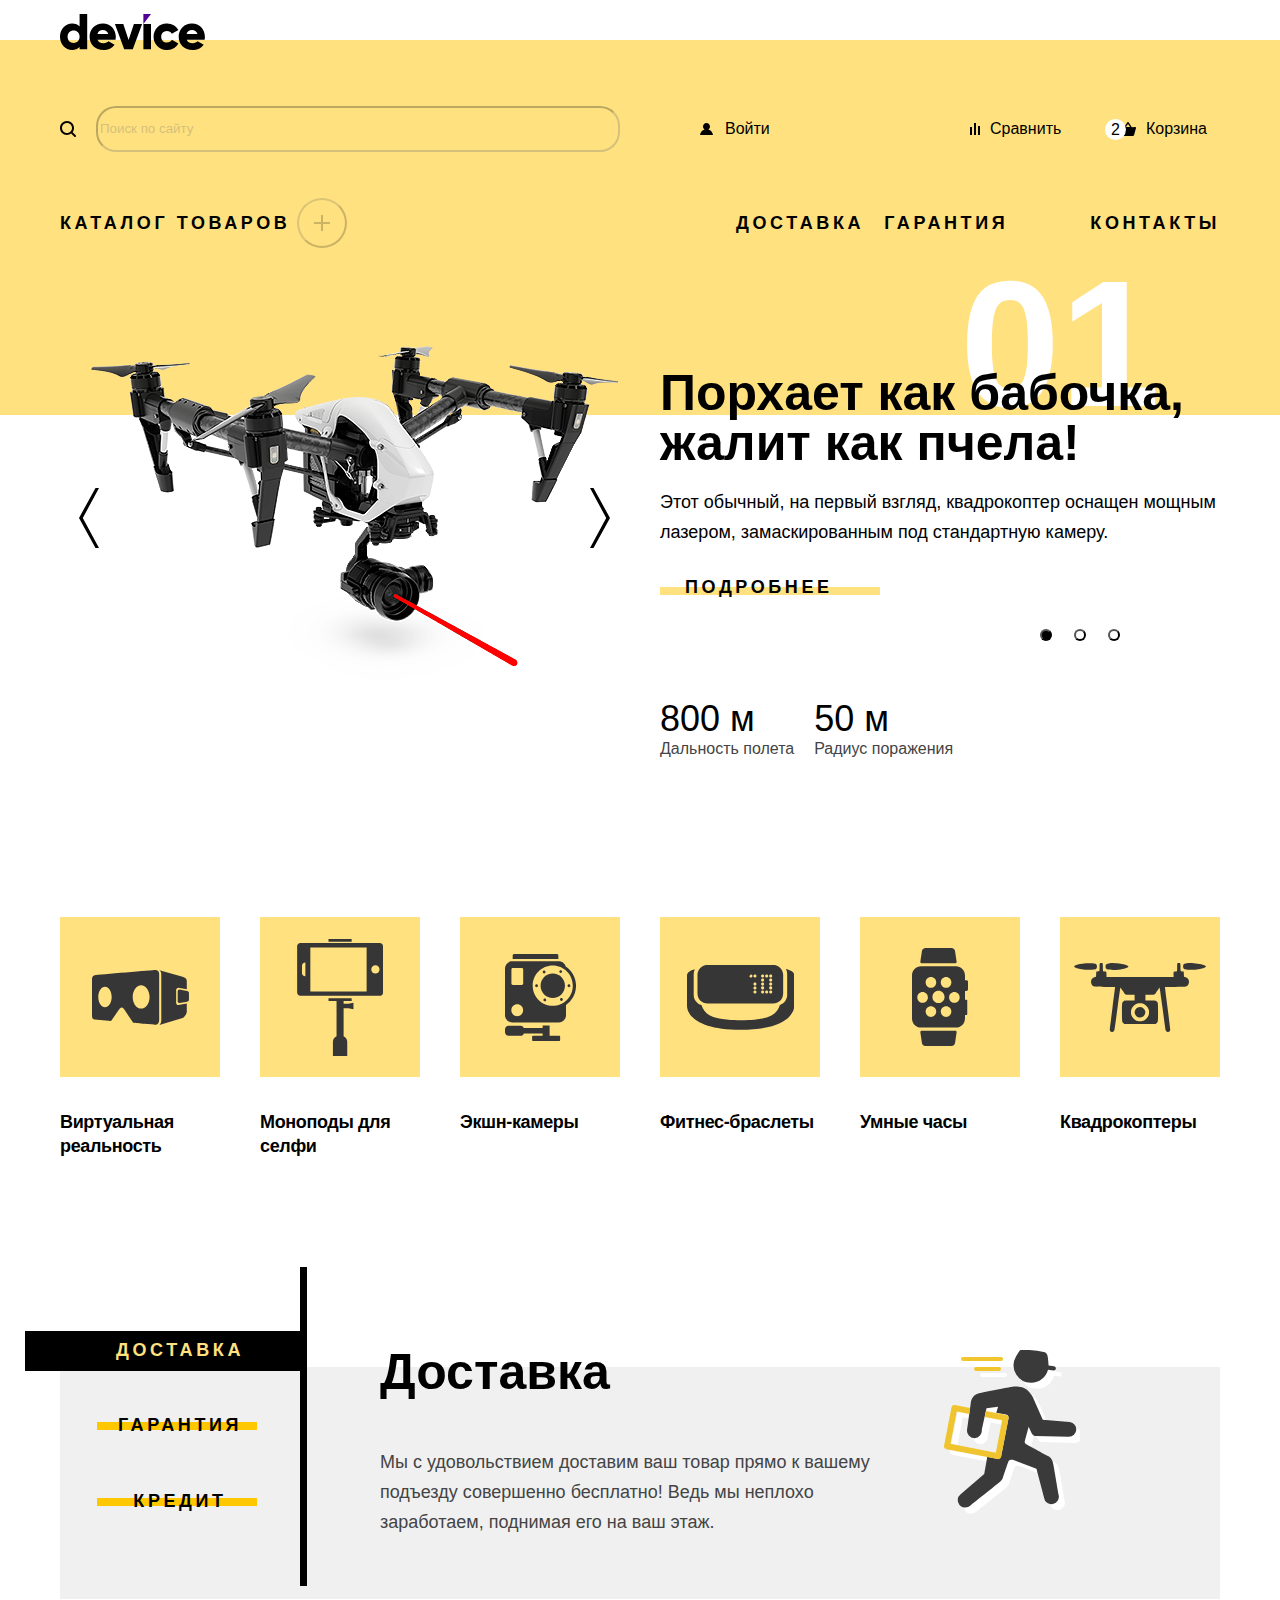
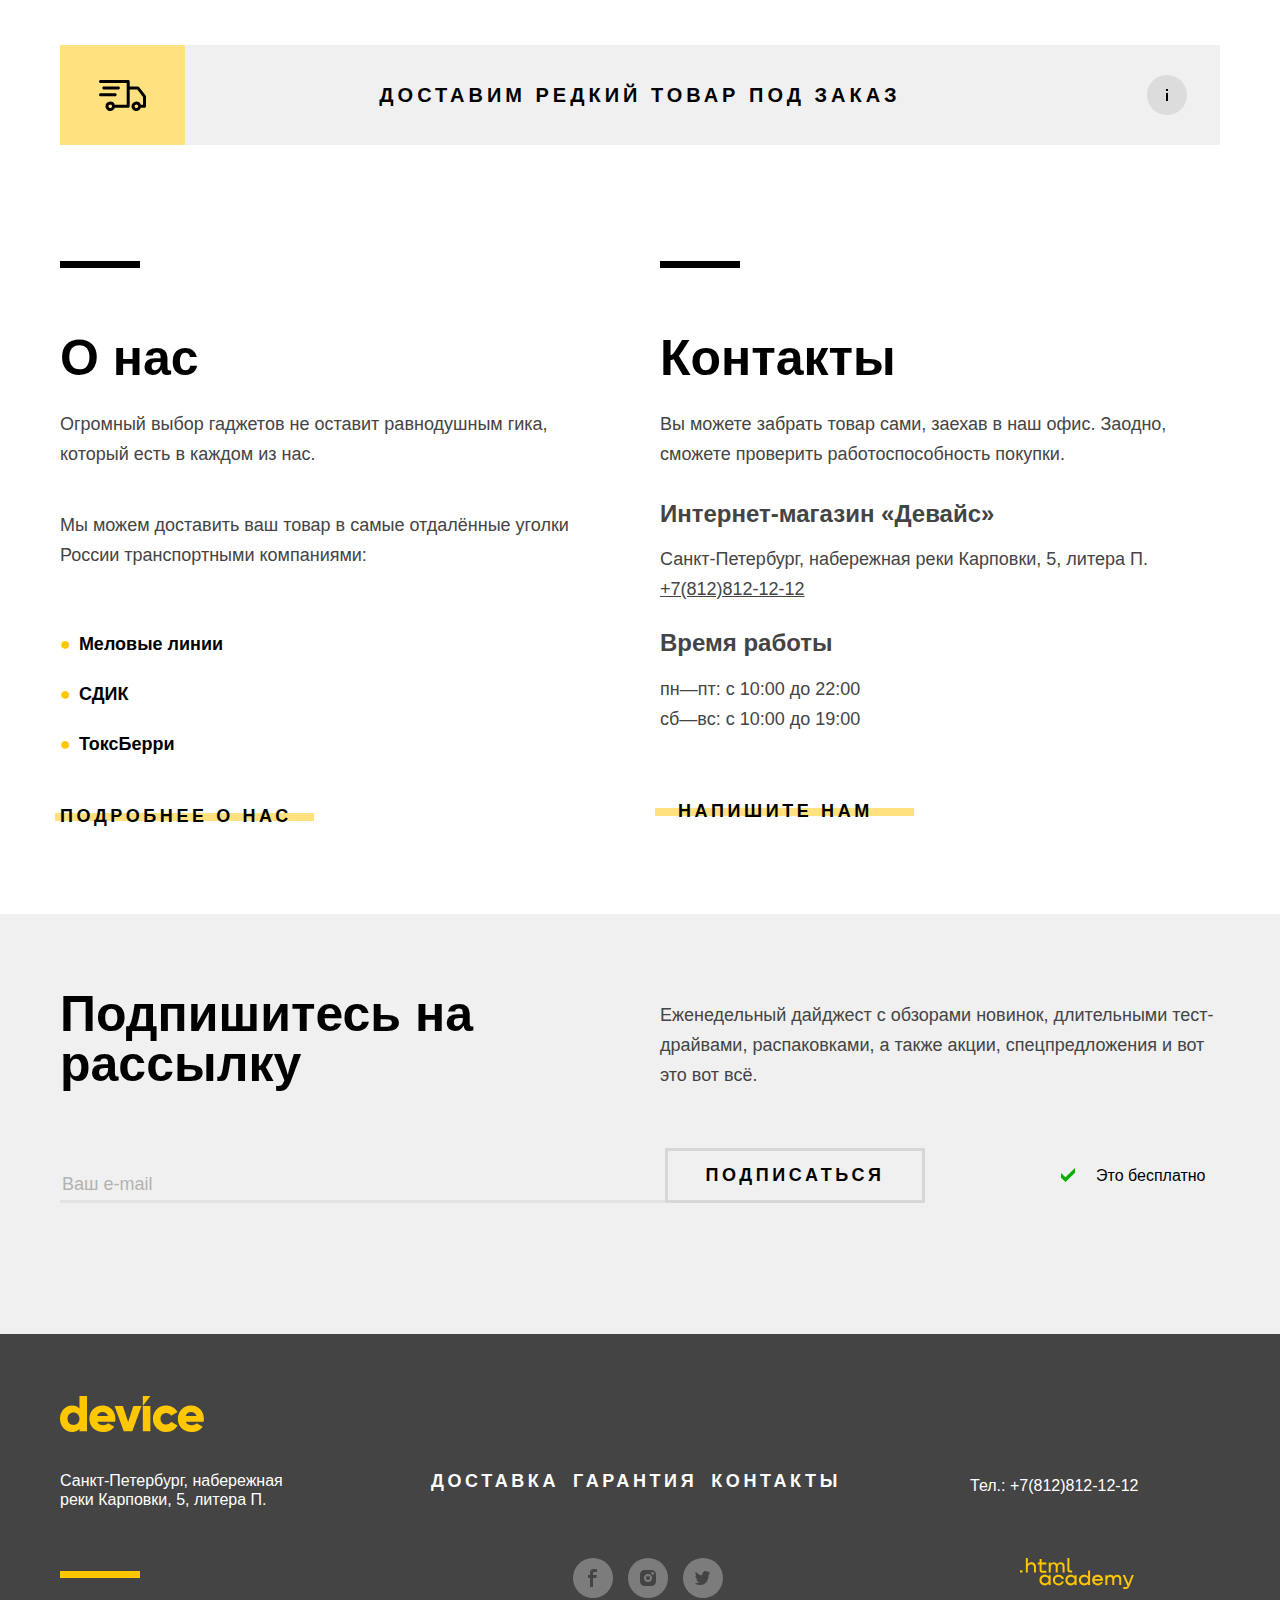
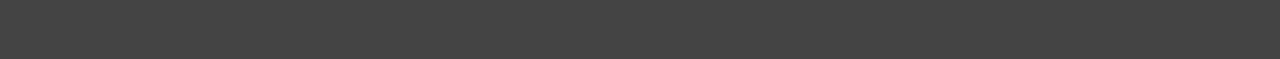
==== index.html @ e4c6283a "Декоративные элементы" ====
<!DOCTYPE html>
<html lang="ru">
    <head>
        <meta charset="utf-8">
        <title>device</title>
        <link rel="stylesheet" href="styles/styles.css">
    </head>
    <body>
        <div class="container">
            <header class="page-header">
                <a class="header-logo"><img src="img/vector/logotip.svg" width="145" height="36" alt="Логотип магазина Девайс"></a>
                <div class="page-heder-top" >
                    <form class="search-form" method="POST" action="https://echo.htmlacademy.ru/">
                        <label class="search-label">
                            <input class="search" type="text" name="search"  placeholder="Поиск по сайту">
                            <span class="visually-hidden">Поиск по сайту</span>
                        </label>
                        <button class="search-button" type="submit" href="#">Найти</button>
                    </form>
                    <ul class="custom-menu-list">
                        <li class="custom-menu-item">
                            <a class="custom-menu-link login-btn" href="#">Войти</a>
                        </li>
                        <li class="custom-menu-item">
                            <a class="custom-menu-link compare-btn" href="#">Сравнить</a>
                        </li>
                        <li class="custom-menu-item">
                            <a class="custom-menu-link cart-btn" href="#"><span class="cart-count">2</span>Корзина</a>
                        </li>
                    </ul>
                </div>
                <nav class="navigation">
                    <ul class="navigation-list">
                        <li class="navigation-item">
                            <a class="navigation-link" href="#">Каталог товаров</a>
                            <button class="navigation-link-button" type="button"></button>
                        </li>
                        <li class="navigation-item">
                            <a class="navigation-link" href="#">Доставка</a>
                        </li>
                        <li class="navigation-item">
                            <a class="navigation-link" href="#">Гарантия</a>
                        </li>
                        <li class="navigation-item">
                            <a class="navigation-link contacts-btn" href="#">Контакты</a>
                        </li>
                    </ul>
                </nav>
            </header>
            <main class="main-container main-index">
                <div class="page-container">
                    <h1 class="visually-hidden">Магазин device</h1>
                    <section class="slider">
                        <h2 class="visually-hidden">особые предложения</h2>
                        <ol class="slider-list">
                            <li class="slider-item active">
                                <img class="slider-image" src="img/slider-1.png" width="560" height="560" alt="квадрокоптера">
                                <div class="slider-text-wrap">
                                    <h3 class="slider-title">Порхает как бабочка, жалит как пчела!</h3>
                                    <p class="slider-description">Этот обычный, на первый взгляд, квадрокоптер оснащен мощным лазером, замаскированным под стандартную камеру.</p>
                                    <a class="slider-info" href="#">Подробнее</a>
                                    <div class="slider-characteristics-wrap">
                                        <p class="slider-characteristics">800 м <span>Дальность полета</span> </p>
                                        <p class="slider-characteristics">50 м <span>Радиус поражения</span></p>
                                    </div>
                                </div>    
                            </li>
                            <li class="slider-item">
                                <img class="slider-image" src="img/slider-2.png" width="560" height="560" alt="Фитнес-браслета">
                                <div class="slider-title slider-description slider-info">
                                    <h3 class="slider-title">Худеем правильно!</h3>
                                    <p class="slider-description">Мотивирующие фитнес-браслеты помогут найти в себе силы не пропускать занятия и соблюдать диету.</p>
                                    <a class="slider-info" href="#">Подробнее</a>
                                    <p class="slider-characteristics">48 часов <span>Без подзарядки</span></p>
                                </div>
                            </li>
                            <li class="slider-item">
                                <img class="slider-image" src="img/slider-3.png" width="560" height="560" alt="селфи-палки">
                                <div class="slider-title slider-description slider-info">
                                    <h3 class="slider-title">Делай селфи, как Бен Стиллер! </h3>
                                    <p class="slider-description">Самая длинная палка для селфи доступна в нашем магазине. Восемь (Восемь, Карл!) метров длиной и весом всего 5 кг.</p>
                                    <a class="slider-info" href="#">Подробнее</a>
                                    <p class="slider-characteristics">8,5 м <span>Длина палки</span> </p>
                                    <p class="slider-characteristics">5 кг <span>Вес палки</span></p>
                                    <p class="slider-characteristics">Карбон <span>Материал</span></p>
                                </div>
                            </li>
                        </ol>
                        <button class="image-prev"></button>
                        <button class="image-next"></button>
                        <ol class="slider-navigetion">
                            <li class="slider-image-item">
                                <button class="slider-image-button slider-image-button-current" type="button">
                                    <span class="visually-hidden">1 девайс</span>
                                </button>
                            </li>
                            <li class="slider-image-item">
                                <button class="slider-image-button" type="button">
                                    <span class="visually-hidden">2 девайс</span>
                                </button>
                            </li>
                            <li class="slider-image-item">
                                <button class="slider-image-button" type="button">
                                    <span class="visually-hidden">3 девайс</span>
                                </button>
                            </li>
                        </ol>
                    </section>
                    <section class="categories">
                        <h2 class="visually-hidden">Категории</h2>
                            <ul class="categories-list">
                                <li class="categories-items">
                                    <a class="categories-link virtual" href="#" >Виртуальная реальность</a>
                                </li>
                                <li class="categories-items">
                                    <a class="categories-link monopod" href="#">Моноподы для селфи</a>
                                </li>
                                <li class="categories-items">
                                    <a class="categories-link action-camera" href="#">Экшн-камеры</a>
                                </li>
                                <li class="categories-items">
                                    <a class="categories-link fitness" href="#">Фитнес-браслеты</a>
                                </li>
                                <li class="categories-items">
                                    <a class="categories-link smart-watch" href="#">Умные часы</a>
                                </li>
                                <li class="categories-items">
                                    <a class="categories-link quadcopter" href="#">Квадрокоптеры</a>
                                </li>
                            </ul>
                    </section>
                    <section class="advantages">
                        <h2 class="visually-hidden">Преимущества</h2>
                            <ul class="advantages-list advantages-btn">
                                <li class="advantages-items">
                                    <button class="advantages-link active" type="button">Доставка</button>
                                </li>
                                <li class="advantages-items">
                                    <button class="advantages-link" type="button">Гарантия</button>
                                </li>
                                <li class="advantages-items">
                                    <button class="advantages-link" type="button">Кредит</button>
                                </li>
                            </ul>
                            <div class="advantages-content active delivery">
                                <h3 class="advantages-title">Доставка</h3>
                                <p class="advantages-text">Мы с удовольствием доставим ваш товар прямо к вашему подъезду совершенно бесплатно! Ведь мы неплохо заработаем, поднимая его на ваш этаж.</p>
                            </div>
                            <div class="advantages-content guarantee">
                                <h3 class="advantages-title">Гарантия</h3>
                                <p class="advantages-text">Если из-за возгорания купленного у нас товара у вас сгорит дом — не переживайте, мы выдадим вам новый. Товар, не дом, конечно же.</p>
                            </div>
                            <div class="advantages-content credit">    
                                <h3 class="advantages-title">Кредит</h3>
                                <p class="advantages-text">Залезть в долговую яму стало проще! Кредитные консультанты подберут для вас наиболее выгодные условия кредита. Выгодные для банка, разумеется.</p>
                            </div>
                    </section>
                    <a class="thin" href="#">
                        <p class="thin-text">Доставим редкий товар под заказ</p>
                    </a>
                    <div class="info-block">
                        <section class="about">
                            <h2 class="about-title">О нас</h2>
                                <p class="about-text">Огромный выбор гаджетов не оставит равнодушным гика, который есть в каждом из нас.</p>
                                <p class="about-text">Мы можем доставить ваш товар в самые отдалённые уголки России транспортными компаниями:</p>
                                    <ul class="companies">
                                        <li class="companies-name">Меловые линии</li>
                                        <li class="companies-name">СДИК</li>
                                        <li class="companies-name">ТоксБерри</li>
                                    </ul>
                                    <a class="about-more" href="#">Подробнее о нас</a>
                        </section>
                        <section class="contacts">
                            <h2 class="contacts-title">Контакты</h2>
                                <p class="contacts-text">Вы можете забрать товар сами, заехав в наш офис. Заодно, сможете проверить работоспособность покупки.</p>
                            <h3 class="contacts-address-title">Интернет-магазин «Девайс»</h3>
                            <address class="contacts-address">Санкт-Петербург, набережная реки Карповки, 5, литера П.</address>
                            <a class="contacts-phone" href="tel:78128121212">+7(812)812-12-12</a>
                            <h3 class="contacts-subtitle">Время работы</h3>
                                <ul class="contacts-schedule">
                                    <li class="contacts-scheduke-item">пн—пт: с 10:00 до 22:00</li>
                                    <li class="contacts-scheduke-item">сб—вс: с 10:00 до 19:00</li>
                                </ul>
                                <a class="contacts-link" href="#">Напишите нам</a>        
                        </section>
                    </div>
                </div>
                <section class="newsletter">
                    <div class="page-container newsletter-container">
                        <h2 class="newsletter-title">Подпишитесь на рассылку</h2>
                            <p class="newsletter-text">Еженедельный дайджест с обзорами новинок,
                                длительными тест-драйвами, распаковками, а также акции, спецпредложения и вот это вот всё.</p>
                                <div class="newsletter-form-wrap">
                                    <form class="newsletter-form" action="#" method="POST">
                                        <label class="newsletter-email">
                                            <span class="visually-hidden">Ваш e-mail</span>
                                            <input class="field-newsletter" placeholder="Ваш e-mail" type="mail" name="newsletter-email" id="newsletter-email" required>
                                        </label>
                                        <button class="button newsletter-button" type="submit">
                                            Подписаться
                                        </button>
                                    </form>
                                    <p class="newsletter-free free-btn">Это бесплатно</p>
                                </div>
                    </div>
                </section>
            </main>
            <footer class="page-footer">
                <div class="page-container page-footer-container">
                    <a><img class="footer-contacts-logo" src="img/vector/logotip-2.svg" width="144,9" height="36" alt="Логотип магазина Девайс"></a>
                    <address class="footer-contacts-address">Санкт-Петербург, набережная реки Карповки, 5, литера П.</address>
                    <ul class="footer-navigation-list">
                        <li class="footer-navigation-items">
                            <a class="footer-navigation-link" href="#">Доставка</a>
                        </li>
                        <li class="footer-navigation-items">
                            <a class="footer-navigation-link" href="#">Гарантия</a>
                        </li>
                        <li class="footer-navigation-items">
                            <a class="footer-navigation-link" href="#">Контакты</a>
                        </li>    
                    </ul>
                    <ul class="footer-social-list">
                        <li class="footer-social-item">
                            <a class="footer-social-link" href="https://www.facebook.com/htmlacademy"><svg width="9" height="18" viewBox="0 0 9 18" fill="none" xmlns="http://www.w3.org/2000/svg">
                                <path d="M6.5 3H9V0H5.6C2.8 0 2 1.7 2 4.2V6H0V9H2V18H5V9H8.3L8.9 6H5V4.5C5 3.7 5.3 3 6.5 3Z" fill="#444444"/>
                                </svg>
                            <span class="visually-hidden">Фейсбук</span>
                            </a>
                        </li>
                        <li class="footer-social-item">
                            <a class="footer-social-link" href="https://www.instagram.com/htmlacademy"><svg width="16" height="16" viewBox="0 0 16 16" fill="none" xmlns="http://www.w3.org/2000/svg">
                                <path d="M8 10C9.10457 10 10 9.10457 10 8C10 6.89543 9.10457 6 8 6C6.89543 6 6 6.89543 6 8C6 9.10457 6.89543 10 8 10Z" fill="#444444"/>
                                <path d="M14.7 1.3C13.8 0.4 12.7 0 11.3 0H4.7C1.9 0 0 1.9 0 4.7V11.3C0 12.7 0.4 13.9 1.4 14.7C2.3 15.6 3.4 16 4.7 16H11.3C12.7 16 13.9 15.6 14.7 14.7C15.5 13.8 16 12.7 16 11.3V4.7C16 3.3 15.6 2.1 14.7 1.3ZM8 12.1C5.8 12.1 3.9 10.3 3.9 8C3.9 5.7 5.8 3.9 8 3.9C10.2 3.9 12.1 5.7 12.1 8C12.1 10.3 10.2 12.1 8 12.1ZM12.6 4.7C11.9 4.7 11.3 4.2 11.3 3.4C11.3 2.6 11.8 2.1 12.6 2.1C13.3 2.1 13.9 2.7 13.9 3.4C13.9 4.1 13.3 4.7 12.6 4.7Z" fill="#444444"/>
                                </svg>
                                <span class="visually-hidden">Инстаграм</span>
                            </a>
                        </li>
                        <li class="footer-social-item">
                            <a class="footer-social-link" href="https://twitter.com/htmlacademy_ru"><svg width="15" height="14" viewBox="0 0 15 14" fill="none" xmlns="http://www.w3.org/2000/svg">
                                <path d="M9.7 0.099998C11.2 -0.400002 12.3 0.399998 12.9 1.2C13.4 0.999998 14 0.799998 14.6 0.599998C14.6 1.4 14.1 2 13.8 2.2C14.5 2.4 15 1.8 15 1.8C14.9 2.7 14.1 3.5 13.6 3.7C13.4 10 10.8 14.1 4.7 14C4.2 14 4.8 14 4.3 14C4 14 0.6 13.6 0 12.2C2 12.4 3.4 11.8 4.1 11.1C3.3 10.8 1.7 10.7 1.5 8.3C1.8 8.5 2 8.6 2.6 8.5C1.5 7.7 0.3 7 0.4 5C0.7 5.3 1.3 5.5 1.6 5.4C1 5.2 -0.2 2.3 0.8 0.799998C2.4 2.5 4.1 4.2 7.1 4.3C7.3 2.2 8.1 0.799998 9.7 0.099998Z" fill="#444444"/>
                                </svg>
                                <span class="visually-hidden">Твитер</span>
                            </a>
                        </li>
                    </ul>
                    <p class="footer-contacts-phone"><a class="footer-contacts-phone" href="tel:78128121212">Тел.: +7(812)812-12-12</a></p>
                    <p class="htmlacademy-link"><a href="https://htmlacademy.ru/"><img class="htmlacademy-logo" src="img/vector/htmlacademy.svg" width="114,9" height="32,9" alt="Логотип html academy"></a></p>
                </div>
            </footer>
        </div>
    </body>
</html>
---- styles/styles.css ----
@font-face {
    font-family: "rubik";
    font-style: normal;
    font-weight: 400;
    src: url("fonts/rubik-regular.woff2") format("woff2");
    font-display: swap;
}
@font-face {
    font-family: "raleway";
    font-style: normal;
    font-weight: 800;
    src: url("fonts/raleway-bold.woff2") format("woff2");
    font-display: swap;
}
@font-face {
    font-family: "rubik";
    font-style: normal;
    font-weight: 700;
    src: url("fonts/rubik-bold.woff2") format("woff2");
    font-display: swap;
}
@font-face {
    font-family: "rubik";
    font-style: normal;
    font-weight: 800;
    src: url("fonts/rubik-bold.woff2") format("woff2");
    font-display: swap;
}
html {
    height: 100%;
}
.container {
    width: auto;
    margin: 0 auto;
}
body {
    margin: 0;
    display: flex;
    flex-direction: column;
    min-height: 100%;
    font-family: "rubik", sans-serif;
    font-size: 16px;
    line-height: 19px;
    color: #000000;
    background-color: #ffffff;
}
.visually-hidden {
    position: absolute;
    width: 1px;
    height: 1px;
    margin: -1px;
    padding: 0;
    border: 0;
    clip: rect(0 0 0 0);
    overflow: hidden;
  }
.page-header {
    color: #000000;
    background-color: #FFE17F; 
    width: 1160px;
    margin: 40px auto 0;
    padding: 49px 60px 167px;  
}
.header-catalog {
    padding: 49px 60px 53px;
}
.header-logo {
    display: block;
    margin-top: -75px;
}
.search {
    font-family: "rubik", sans-serif;
    font-weight: 400;
    text-align: left;
    color: #000000;
    background-color: #FFE17F;
    opacity: 0.3;
}
.search-form {
    position: relative;
    display: flex;
    align-items: center;
}
.search-form::before{
    content: "";
    background-image: url("data:image/svg+xml,%3Csvg width='16' height='16' viewBox='0 0 16 16' fill='none' xmlns='http://www.w3.org/2000/svg'><path d='M15.7 14.3L12.6 11.2C13.5 10 14 8.6 14 7C14 3.1 10.9 0 7 0C3.1 0 0 3.1 0 7C0 10.9 3.1 14 7 14C8.6 14 10 13.5 11.2 12.6L14.3 15.7C14.5 15.9 14.7 16 15 16C15.6 16 16 15.6 16 15C16 14.8 15.9 14.5 15.7 14.3ZM2 7C2 4.2 4.2 2 7 2C9.8 2 12 4.2 12 7C12 9.8 9.8 12 7 12C4.2 12 2 9.8 2 7Z' fill='black'/%3E%3C/svg%3E%0A");
    width: 16px;
    height: 16px;
    margin-right: 20px;
    display: block;
}
input.search {
    min-width: 480px;
    background-color: #FFE17F;
    width: 516px;
    height: 40px;
    border-bottom-left-radius: 20px;
    border-top-left-radius: 20px;
    border-top-right-radius: 20px;
    border-bottom-right-radius: 20px;
}
input:focus+.search-button {
    opacity: 0;
}
.search-button {
    opacity: 0;
    position: absolute;
    right: 0;
    width: 160px;
    height: 40px;
    background-color: #FFE17F;
    border-top-right-radius: 20px;
    border-bottom-right-radius: 20px;
}
.page-heder-top {
    display: flex;
    justify-content: space-between;
    padding-top: 49px;  
}
.custom-menu-list {
    display: flex;
    flex-wrap: wrap;
    justify-content: space-between;
    margin-left: auto;
    padding: 0;
    list-style-type: none;
}
.custom-menu-link {
    display: block;
    margin-left: 50px;
    font-family:"rubik", sans-serif;
    font-weight: 400;
    text-align: center;
    color: #000000;
    background-color: #FFE17F;
    text-decoration: none;
}
.login-btn {
    display: flex;
    align-items: center;
    min-width: 220px;
}
.login-btn:before {
    content: "";
    width: 13px;
    height: 12px;
    background-image: url("data:image/svg+xml,%3Csvg width='13' height='12' viewBox='0 0 13 12' fill='none' xmlns='http://www.w3.org/2000/svg'><path d='M0 12H13C12.8 9.4 10.9 7.2 8.3 6.5C9.3 5.9 10 4.8 10 3.5C10 1.6 8.4 0 6.5 0C4.6 0 3 1.6 3 3.5C3 4.8 3.7 5.9 4.7 6.5C2.1 7.2 0.2 9.4 0 12Z' fill='black'/%3E%3C/svg%3E%0A");
    background-repeat: no-repeat;
    background-position: center;
    margin-right: 12px;
    display: block;
}
.compare-btn {
    display: flex;
    align-items: center;
    min-width: 100px;
}
.compare-btn:before {
    content: "";
    width: 10px;
    height: 12px;
    background-image: url("data:image/svg+xml,%3Csvg width='10' height='12' viewBox='0 0 10 12' fill='none' xmlns='http://www.w3.org/2000/svg'><path d='M6 0H4V12H6V0Z' fill='black'/%3E%3Cpath d='M2 4H0V12H2V4Z' fill='black'/%3E%3Cpath d='M10 3H8V12H10V3Z' fill='black'/%3E%3C/svg%3E%0A");
    background-repeat: no-repeat;
    background-position: center;
    display: block;
    margin-right: 10px;
}
.cart-btn {
    display: flex;
    align-items: center;
    min-width: 100px;
    position: relative;
}
.cart-btn:before {
    content: "";
    width: 16px;
    height: 14px;
    background-image: url("data:image/svg+xml,%3Csvg width='16' height='14' viewBox='0 0 16 14' fill='none' xmlns='http://www.w3.org/2000/svg'><path d='M15.3 5L11.8 5.2L8.6 0.3C8.5 0.1 8.2 0 8 0C7.8 0 7.5 0.1 7.4 0.3L4.2 5.2H0.7C0.3 5.2 0 5.5 0 5.9C0 6 0 6 0 6.1L1.9 12.9C2.1 13.6 2.6 14 3.3 14H12.7C13.4 14 13.9 13.6 14.1 12.9L16 6C16 5.9 16 5.9 16 5.8C16 5.4 15.7 5 15.3 5ZM8 1.9L10.2 5.1H5.9L8 1.9Z' fill='black'/%3E%3C/svg%3E%0A");
    background-position: center;
    background-repeat: no-repeat;
    display: block;
    margin-right: 10px;
}
.cart-count {
    width: 21px;
    height: 21px;
    border-radius: 50%;
    background-color: #ffffff;
    display: flex;
    align-items: center;
    justify-content: center;
    position: absolute;
    top: 0;
    left: -15px;
}
.navigation-list {
    display: flex;
    justify-content: flex-end;
    padding: 44px 0 0;
    list-style-type: none;
    margin: 0;
}
.navigation-item {
    display: flex;
    align-items: center;
    margin-right: 20px; 
}
.navigation-item:last-of-type {
    margin-right: 0;
}
.navigation-item:nth-of-type(2) {
    margin-left: auto;
}
.navigation-link {
    justify-self: end;
    font-family: "raleway", sans-serif;
    font-size: 18px;
    line-height: 21px;
    font-weight: 800;
    text-align: center;
    color: #000000;
    background-color: #FFE17F;
    text-decoration: none;
    text-transform: uppercase;
    letter-spacing: 0.2em;
}
.navigation-link-button {
    width: 50px; 
    height: 50px;
    background-image: url("data:image/svg+xml,%3Csvg width='16' height='16' viewBox='0 0 16 16' fill='none' xmlns='http://www.w3.org/2000/svg'><path d='M16 7H9V0H7V7H0V9H7V16H9V9H16V7Z' fill='black'/%3E%3C/svg%3E%0A");;
    background-repeat: no-repeat;
    background-position: center;
    background-color: #FFE17F;
    border-radius: 50%;
    margin-left: 7px;
    opacity: 20%;
}
.contacts-btn {
    margin-left: 62px;
}
.main-container {
    flex-grow: 1;
}
.page-container {
    width: 1160px;
    margin: 0 auto;
}
.slider-list {
    margin: 0;
    padding: 0;
    list-style: none;
    counter-reset: listCounter;
}
.slider {
    margin-top: -167px;
    position: relative;
    z-index: 1;
    margin-bottom: 109px;
}
.slider-item {
    display: none;
    position: relative;
}
.slider-item.active {
    display: flex;
    justify-content: space-between;
    align-items: flex-start; 
}
.slider-item::before {
    counter-increment: listCounter;
    content: '0' counter(listCounter);
    font-family: "rubik", sans-serif ;
    font-style: normal;
    font-weight: 800;
    font-size: 180px;
    line-height: 30px;
    color: #ffffff;
    position: absolute;
    left: 900px;
    top: 81px;
    z-index: -1;
}
.slider-image {
    width: 560px;
    height: 560px;
}
.slider-title {
    font-family: "raleway", sans-serif;
    font-size: 50px;
    line-height: 50px;
    font-weight: 800;
    margin-bottom: 19px;
}
.slider-description {
    font-family: "rubik", sans-serif;
    font-size: 18px;
    line-height: 30px;
    font-weight: 400;
    margin-bottom: 30px;
}
.slider-info {
    font-family: "raleway", sans-serif;
    font-size: 18px;
    line-height: 21px;
    font-weight: 800;
    text-align: center;
    letter-spacing: 0.2em;
    text-transform: uppercase;
    text-decoration: none;
    color: #000000;
    position: relative;
    min-width: 220px;
    margin-left: 25px;
}
.slider-info::before {
    content: "";
    width: 220px;
    height: 8px;
    background-color: #FFE17F;
    position: absolute;
    z-index: -1;
    top: 10px;
    left: -25px;
}
.slider-text-wrap {
    width: 560px;
    margin-left: 40px;
    margin-top: 70px;
}
.slider-characteristics {
    font-family: "rubik", sans-serif;
    font-size: 36px;
    line-height: 30px;
    font-weight: 400;
}
.slider-characteristics-wrap {
    display: flex;
    margin-top: 70px;
}
.slider-characteristics span {
    font-family: "rubik", sans-serif;
    font-size: 16px;
    line-height: 30px;
    color: #444444;
    display: block;
    margin-right: 20px;
}
.slider-navigetion {
    display: flex;
    list-style: none;
}
.image-prev {
    content: "";
    width: 20px;
    height: 60px;
    background-image: url("data:image/svg+xml,%3Csvg width='20' height='60' viewBox='0 0 20 60' fill='none' xmlns='http://www.w3.org/2000/svg'><path d='M20 60H16.5L0 30L16.5 0H20L3.8 30L20 60Z' fill='black'/%3E%3C/svg%3E%0A");
    background-color: transparent;
    background-position: center;
    background-repeat: no-repeat;
    display: block;
    border: none;
    position: absolute;
    cursor: pointer;
    top: 240px;
    left: 19px;
}
.image-next {
    content: "";
    width: 20px;
    height: 60px;
    background-image: url("data:image/svg+xml,%3Csvg width='20' height='60' viewBox='0 0 20 60' fill='none' xmlns='http://www.w3.org/2000/svg'><path d='M0 60H3.5L20 30L3.5 0H0L16.2 30L0 60Z' fill='black'/%3E%3C/svg%3E%0A");
    background-color: transparent;
    background-position: center;
    background-repeat: no-repeat;
    display: block;
    border: none;
    position: absolute;
    cursor: pointer;
    top: 240px;
    right: 610px;
}
.image-prev:hover, .image-next:hover {
    opacity: 50%;
}
.image-prev:focus, .image-next:focus {
    outline: 2px solid #AF4FFF;
    outline-offset: 10px;
}
.slider-navigetion {
    position: absolute;
    top: 360px;
    right: 100px;
    z-index: 3;
}
.slider-image-button {
    width: 12px;
    height: 12px;
    background-color: transparent;
    border-radius: 50%;
    padding: 0;
    margin-left: 22px;
    cursor: pointer;
}
.slider-image-button:hover {
    opacity: 50%;
}
.slider-image-button:focus {
    border-color: #AF4FFF;
}
.slider-image-button-current {
    background-color: #000;
}
.categories-link {
    font-family: "raleway", sans-serif;
    font-size: 18px;
    line-height: 24px;
    font-weight: 800;
    text-decoration: none;
    color: #000000;
    letter-spacing: -0.02em;
}
.categories-list {
    display: grid;
    grid-template-columns: repeat(6, 1fr);
    grid-gap: 40px;
    list-style-type: none;
    padding: 0;
    margin-bottom: 139px;
}
.virtual:before {
    content: "";
    width: 160px;
    height: 160px;
    background-image: url("data:image/svg+xml,%3Csvg width='97' height='55' viewBox='0 0 97 55' fill='none' xmlns='http://www.w3.org/2000/svg'><path d='M84.1314 32.639V20.003C84.1314 18.694 85.1764 17.633 86.4664 17.633L94.7924 19.214V11.02C94.7924 8.66497 93.0844 7.58897 90.5904 6.75497L67.4034 0.174968C69.0194 1.56597 69.2924 2.21497 69.2924 4.57097V49.78C69.2924 52.136 68.8424 53.846 67.3254 54.99L90.5904 47.925C92.9914 47.092 94.7924 43.709 94.7924 41.353V33.44L86.4664 35.007C85.1764 35.009 84.1314 33.947 84.1314 32.639Z' fill='%23363636'/%3E%3Cpath d='M95.1294 20.979L87.5314 19.535C86.5234 19.535 85.7074 20.364 85.7074 21.386V31.254C85.7074 32.277 86.5234 33.106 87.5314 33.106L95.1294 31.675C96.2834 31.256 96.9534 30.846 96.9534 29.823V22.83C96.9534 21.808 96.1874 21.323 95.1294 20.979Z' fill='%23363636'/%3E%3Cpath d='M67.1704 4.48297C67.1704 -0.597033 62.9384 0.0239677 62.9384 0.0239677C62.9384 0.0239677 5.83241 4.73797 2.83841 5.14497C-0.155585 5.55197 0.00141458 9.53197 0.00141458 9.53197C0.00141458 9.53197 0.000414578 42.069 0.000414578 45.812C0.000414578 49.555 2.59941 49.565 2.59941 49.565L19.0764 50.968L27.2124 39.3C27.2124 39.3 28.3214 37.472 29.7174 37.472C31.1144 37.472 32.1494 39.333 32.1494 39.333L41.2104 52.854C41.2104 52.854 60.1054 54.763 63.7314 54.763C67.3574 54.762 67.1704 49.739 67.1704 49.739C67.1704 49.739 67.1704 9.56297 67.1704 4.48297ZM12.9824 37.192C9.28442 37.192 6.28641 32.591 6.28641 26.917C6.28641 21.243 9.28442 16.642 12.9824 16.642C16.6804 16.642 19.6784 21.243 19.6784 26.917C19.6784 32.591 16.6804 37.192 12.9824 37.192ZM49.1404 38.618C44.4784 38.618 40.6994 33.379 40.6994 26.917C40.6994 20.454 44.4794 15.215 49.1404 15.215C53.8024 15.215 57.5824 20.454 57.5824 26.917C57.5824 33.379 53.8024 38.618 49.1404 38.618Z' fill='%23363636'/%3E%3C/svg%3E%0A");
    background-repeat: no-repeat;
    background-position: center;
    background-color: #FFE17F;
    display: block;
    margin-bottom: 33px;
}
.monopod:before {
    content: "";
    width: 160px;
    height: 160px;
    background-image: url("data:image/svg+xml,%3Csvg width='86' height='117' viewBox='0 0 86 117' fill='none' xmlns='http://www.w3.org/2000/svg'><g clip-path='url(%23clip0_2867_209)'%3E%3Cpath d='M82.821 4.011H3.33C1.569 4.011 0.141998 5.438 0.141998 7.199V53.612C0.141998 55.375 1.569 56.801 3.33 56.801H82.822C84.584 56.801 86.011 55.374 86.011 53.612V7.199C86.011 5.438 84.583 4.011 82.821 4.011ZM8.392 37.236H8.166C6.404 37.236 4.977 35.807 4.977 34.047V26.764C4.977 25.003 6.404 23.576 8.166 23.576H8.392V37.236ZM69.623 52.408H13.341V8.402H69.623V52.408ZM78.4 34.552C76.111 34.552 74.254 32.697 74.254 30.405C74.254 28.113 76.11 26.258 78.4 26.258C80.691 26.258 82.548 28.113 82.548 30.405C82.548 32.697 80.691 34.552 78.4 34.552Z' fill='%23363636'/%3E%3Cpath d='M54.654 0H31.497V2.758H54.654V0Z' fill='%23363636'/%3E%3Cpath d='M46.608 64.861V61.888H54.654V59.13H31.498V61.888H39.543V97.134C37.404 98.072 35.908 100.206 35.908 102.693V117H50.243V102.693C50.243 100.207 48.748 98.072 46.607 97.136V69.146H51.403L56.454 70.359V63.648L51.403 64.861H46.608Z' fill='%23363636'/%3E%3C/g%3E%3Cdefs%3E%3CclipPath id='clip0_2867_209'%3E%3Crect width='86' height='117' fill='white'/%3E%3C/clipPath%3E%3C/defs%3E%3C/svg%3E%0A");
    background-repeat: no-repeat;
    background-position: center;
    background-color: #FFE17F;
    display: block;
    margin-bottom: 33px;
}
.action-camera:before {
    content: "";
    width: 160px;
    height: 160px;
    background-image: url("data:image/svg+xml,%3Csvg width='71' height='87' viewBox='0 0 71 87' fill='none' xmlns='http://www.w3.org/2000/svg'><g clip-path='url(%23clip0_2867_211)'%3E%3Cpath d='M53.349 1.49C53.349 0.754 52.771 0 52.038 0H9.053C8.32 0 7.672 0.754 7.672 1.49V5.012H53.348L53.349 1.49Z' fill='%23363636'/%3E%3Cpath d='M54.202 81.809H44.605V71.426H37.647V73.933H18.774C18.237 72.679 17.017 71.785 15.593 71.785H3.559C1.642 71.784 0 73.387 0 75.311V78.329C0 80.253 1.642 81.809 3.559 81.809H15.594C17.105 81.809 18.386 80.913 18.863 79.483H37.648V81.809H28.13C27.597 81.809 27.12 82.246 27.12 82.781V85.953C27.12 86.488 27.598 87.001 28.13 87.001H54.202C54.735 87.001 55.132 86.488 55.132 85.953V82.78C55.132 82.245 54.735 81.809 54.202 81.809Z' fill='%23363636'/%3E%3Cpath d='M60.666 12.39C59.805 9.453 57.099 7.34 53.895 7.34H7.148C3.25 7.34 0 10.449 0 14.361V61.261C0 65.173 3.25 68.382 7.148 68.382H53.895C57.793 68.382 61.021 65.173 61.021 61.261V50.915C67.087 46.711 71.022 39.704 71.022 31.751C71.021 23.672 66.89 16.57 60.666 12.39ZM12.238 62.151C8.979 62.151 6.337 59.501 6.337 56.23C6.337 52.96 8.979 50.308 12.238 50.308C15.497 50.308 18.14 52.96 18.14 56.23C18.14 59.501 15.497 62.151 12.238 62.151ZM18.199 29.546C18.199 30.332 17.564 30.968 16.781 30.968H7.841C7.058 30.968 6.423 30.331 6.423 29.546V15.386C6.423 14.6 7.058 13.963 7.841 13.963H16.78C17.563 13.963 18.198 14.6 18.198 15.386L18.199 29.546ZM47.762 51.858C36.686 51.858 27.705 42.848 27.705 31.735C27.705 20.622 36.685 11.611 47.762 11.611C58.839 11.611 67.82 20.621 67.82 31.735C67.82 42.849 58.839 51.858 47.762 51.858Z' fill='%23363636'/%3E%3Cpath d='M47.762 43.964C54.4932 43.964 59.95 38.4889 59.95 31.735C59.95 24.9811 54.4932 19.506 47.762 19.506C41.0308 19.506 35.574 24.9811 35.574 31.735C35.574 38.4889 41.0308 43.964 47.762 43.964Z' fill='%23363636'/%3E%3Cpath d='M31.562 33.171C32.3545 33.171 32.997 32.5285 32.997 31.736C32.997 30.9435 32.3545 30.301 31.562 30.301C30.7695 30.301 30.127 30.9435 30.127 31.736C30.127 32.5285 30.7695 33.171 31.562 33.171Z' fill='%23363636'/%3E%3Cpath d='M63.963 33.171C64.7555 33.171 65.398 32.5285 65.398 31.736C65.398 30.9435 64.7555 30.301 63.963 30.301C63.1705 30.301 62.528 30.9435 62.528 31.736C62.528 32.5285 63.1705 33.171 63.963 33.171Z' fill='%23363636'/%3E%3Cpath d='M39.109 19.429C39.9015 19.429 40.544 18.7865 40.544 17.994C40.544 17.2015 39.9015 16.559 39.109 16.559C38.3165 16.559 37.674 17.2015 37.674 17.994C37.674 18.7865 38.3165 19.429 39.109 19.429Z' fill='%23363636'/%3E%3Cpath d='M56.415 46.912C57.2048 46.912 57.845 46.2691 57.845 45.476C57.845 44.6829 57.2048 44.04 56.415 44.04C55.6252 44.04 54.985 44.6829 54.985 45.476C54.985 46.2691 55.6252 46.912 56.415 46.912Z' fill='%23363636'/%3E%3Cpath d='M55.697 19C56.4895 19 57.132 18.3575 57.132 17.565C57.132 16.7725 56.4895 16.13 55.697 16.13C54.9045 16.13 54.262 16.7725 54.262 17.565C54.262 18.3575 54.9045 19 55.697 19Z' fill='%23363636'/%3E%3Cpath d='M39.828 47.341C40.6205 47.341 41.263 46.6985 41.263 45.906C41.263 45.1135 40.6205 44.471 39.828 44.471C39.0355 44.471 38.393 45.1135 38.393 45.906C38.393 46.6985 39.0355 47.341 39.828 47.341Z' fill='%23363636'/%3E%3C/g%3E%3Cdefs%3E%3CclipPath id='clip0_2867_211'%3E%3Crect width='71' height='87' fill='white'/%3E%3C/clipPath%3E%3C/defs%3E%3C/svg%3E%0A");
    background-repeat: no-repeat;
    background-position: center;
    background-color: #FFE17F;
    display: block;
    margin-bottom: 33px;
}
.fitness::before {
    content: "";
    width: 160px;
    height: 160px;
    background-image: url("data:image/svg+xml,%3Csvg width='107' height='65' viewBox='0 0 107 65' fill='none' xmlns='http://www.w3.org/2000/svg'><g clip-path='url(%23clip0_2867_213)'%3E%3Cpath d='M98.967 4.07399C99.719 5.51499 100.176 7.15399 100.176 8.89198V29.994C100.176 34.61 97.084 38.521 92.93 39.894C91.605 43.881 89.152 47.748 84.879 50.326C76.203 55.557 53.755 55.163 53.681 55.163C53.603 55.163 31.168 55.558 22.492 50.326C18.276 47.781 15.784 43.979 14.45 40.047C10.032 38.838 6.694 34.796 6.694 29.994V8.89298C6.694 7.20498 7.121 5.61098 7.833 4.19999C4.17 5.10898 0 6.91798 0 10.434C0 16.677 0 36.121 0 40.417C0 50.668 11.839 64.85 53.657 64.85C95.477 64.85 107.314 50.668 107.314 40.417C107.314 36.121 107.314 16.677 107.314 10.434C107.313 6.74998 102.738 4.93999 98.967 4.07399Z' fill='%23363636'/%3E%3Cpath d='M20.561 38.459H86.084C91.648 38.459 96.158 33.946 96.158 28.382V9.93499C96.158 4.37199 91.648 -0.140015 86.084 -0.140015H20.561C14.997 -0.140015 10.486 4.37099 10.486 9.93499V28.382C10.486 33.946 14.997 38.459 20.561 38.459ZM83.695 9.46799C84.562 9.46799 85.264 10.171 85.264 11.038C85.264 11.904 84.562 12.607 83.695 12.607C82.828 12.607 82.127 11.904 82.127 11.038C82.127 10.17 82.828 9.46799 83.695 9.46799ZM83.695 13.507C84.562 13.507 85.264 14.21 85.264 15.075C85.264 15.942 84.562 16.644 83.695 16.644C82.828 16.644 82.127 15.942 82.127 15.075C82.127 14.21 82.828 13.507 83.695 13.507ZM83.695 17.546C84.562 17.546 85.264 18.248 85.264 19.115C85.264 19.981 84.562 20.684 83.695 20.684C82.828 20.684 82.127 19.981 82.127 19.115C82.127 18.248 82.828 17.546 83.695 17.546ZM83.695 21.373C84.562 21.373 85.264 22.077 85.264 22.942C85.264 23.809 84.562 24.51 83.695 24.51C82.828 24.51 82.127 23.809 82.127 22.942C82.127 22.076 82.828 21.373 83.695 21.373ZM83.695 25.412C84.562 25.412 85.264 26.114 85.264 26.981C85.264 27.846 84.562 28.549 83.695 28.549C82.828 28.549 82.127 27.845 82.127 26.981C82.127 26.114 82.828 25.412 83.695 25.412ZM79.656 9.46799C80.523 9.46799 81.224 10.171 81.224 11.038C81.224 11.904 80.523 12.607 79.656 12.607C78.791 12.607 78.088 11.904 78.088 11.038C78.088 10.17 78.791 9.46799 79.656 9.46799ZM79.656 25.412C80.523 25.412 81.224 26.114 81.224 26.981C81.224 27.846 80.523 28.549 79.656 28.549C78.791 28.549 78.088 27.845 78.088 26.981C78.088 26.114 78.791 25.412 79.656 25.412ZM75.619 9.46799C76.484 9.46799 77.187 10.171 77.187 11.038C77.187 11.904 76.484 12.607 75.619 12.607C74.752 12.607 74.05 11.904 74.05 11.038C74.05 10.17 74.752 9.46799 75.619 9.46799ZM75.619 13.507C76.484 13.507 77.187 14.21 77.187 15.075C77.187 15.942 76.484 16.644 75.619 16.644C74.752 16.644 74.05 15.942 74.05 15.075C74.05 14.21 74.752 13.507 75.619 13.507ZM75.619 17.546C76.484 17.546 77.187 18.248 77.187 19.115C77.187 19.981 76.484 20.684 75.619 20.684C74.752 20.684 74.05 19.981 74.05 19.115C74.05 18.248 74.752 17.546 75.619 17.546ZM75.619 21.373C76.484 21.373 77.187 22.077 77.187 22.942C77.187 23.809 76.484 24.51 75.619 24.51C74.752 24.51 74.05 23.809 74.05 22.942C74.05 22.076 74.752 21.373 75.619 21.373ZM75.619 25.412C76.484 25.412 77.187 26.114 77.187 26.981C77.187 27.846 76.484 28.549 75.619 28.549C74.752 28.549 74.05 27.845 74.05 26.981C74.05 26.114 74.752 25.412 75.619 25.412ZM67.965 9.46799C68.832 9.46799 69.533 10.171 69.533 11.038C69.533 11.904 68.832 12.607 67.965 12.607C67.098 12.607 66.397 11.904 66.397 11.038C66.396 10.17 67.1 9.46799 67.965 9.46799ZM67.965 17.546C68.832 17.546 69.533 18.248 69.533 19.115C69.533 19.981 68.832 20.684 67.965 20.684C67.098 20.684 66.397 19.981 66.397 19.115C66.396 18.248 67.1 17.546 67.965 17.546ZM67.965 21.427C68.832 21.427 69.533 22.128 69.533 22.995C69.533 23.86 68.832 24.564 67.965 24.564C67.098 24.564 66.397 23.86 66.397 22.995C66.396 22.128 67.1 21.427 67.965 21.427ZM67.965 25.412C68.832 25.412 69.533 26.114 69.533 26.981C69.533 27.846 68.832 28.549 67.965 28.549C67.098 28.549 66.397 27.845 66.397 26.981C66.396 26.114 67.1 25.412 67.965 25.412ZM63.926 9.46799C64.793 9.46799 65.496 10.171 65.496 11.038C65.496 11.904 64.793 12.607 63.926 12.607C63.061 12.607 62.357 11.904 62.357 11.03 8C62.356 10.17 63.061 9.46799 63.926 9.46799ZM63.926 17.546C64.793 17.546 65.496 18.248 65.496 19.115C65.496 19.981 64.793 20.684 63.926 20.684C63.061 20.684 62.357 19.981 62.357 19.115C62.356 18.248 63.061 17.546 63.926 17.546ZM63.926 25.412C64.793 25.412 65.496 26.114 65.496 26.981C65.496 27.846 64.793 28.549 63.926 28.549C63.061 28.549 62.357 27.845 62.357 26.981C62.356 26.114 63.061 25.412 63.926 25.412ZM59.888 9.46799C60.753 9.46799 61.457 10.171 61.457 11.038C61.457 11.904 60.753 12.607 59.888 12.607C59.021 12.607 58.32 11.904 58.32 11.038C58.319 10.17 59.021 9.46799 59.888 9.46799ZM59.888 13.507C60.753 13.507 61.457 14.21 61.457 15.075C61.457 15.942 60.753 16.644 59.888 16.644C59.021 16.644 58.32 15.942 58.32 15.075C58.319 14.21 59.021 13.507 59.888 13.507ZM59.888 17.546C60.753 17.546 61.457 18.248 61.457 19.115C61.457 19.981 60.753 20.684 59.888 20.684C59.021 20.684 58.32 19.981 58.32 19.115C58.319 18.248 59.021 17.546 59.888 17.546ZM59.888 25.412C60.753 25.412 61.457 26.114 61.457 26.981C61.457 27.846 60.753 28.549 59.888 28.549C59.021 28.549 58.32 27.845 58.32 26.981C58.319 26.114 59.021 25.412 59.888 25.412ZM51.598 9.46799C52.465 9.46799 53.167 10.171 53.167 11.038C53.167 11.904 52.465 12.607 51.598 12.607C50.731 12.607 50.03 11.904 50.03 11.038C50.029 10.17 50.731 9.46799 51.598 9.46799ZM51.598 13.507C52.465 13.507 53.167 14.21 53.167 15.075C53.167 15.942 52.465 16.644 51.598 16.644C50.731 16.644 50.03 15.942 50.03 15.075C50.029 14.21 50.731 13.507 51.598 13.507ZM51.598 17.546C52.465 17.546 53.167 18.248 53.167 19.115C53.167 19.981 52.465 20.684 51.598 20.684C50.731 20.684 50.03 19.981 50.03 19.115C50.029 18.248 50.731 17.546 51.598 17.546ZM51.598 21.427C52.465 21.427 53.167 22.128 53.167 22.995C53.167 23.86 52.465 24.564 51.598 24.564C50.731 24.564 50.03 23.86 50.03 22.995C50.029 22.128 50.731 21.427 51.598 21.427ZM51.598 25.412C52.465 25.412 53.167 26.114 53.167 26.981C53.167 27.846 52.465 28.549 51.598 28.549C50.731 28.549 50.03 27.845 50.03 26.981C50.029 26.114 50.731 25.412 51.598 25.412ZM47.559 13.507C48.426 13.507 49.127 14.21 49.127 15.075C49.127 15.942 48.426 16.644 47.559 16.644C46.692 16.644 45.99 15.942 45.99 15.075C45.99 14.21 46.691 13.507 47.559 13.507ZM39.057 13.295C39.922 13.295 40.626 13.998 40.626 14.863C40.626 15.73 39.922 16.432 39.057 16.432C38.19 16.432 37.486 15.729 37.486 14.863C37.486 13.998 38.189 13.295 39.057 13.295ZM39.057 17.333C39.922 17.333 40.626 18.036 40.626 18.903C40.626 19.769 39.922 20.473 39.057 20.473C38.19 20.473 37.486 19.769 37.486 18.903C37.486 18.036 38.189 17.333 39.057 17.333ZM35.018 9.25499C35.883 9.25499 36.586 9.95799 36.586 10.825C36.586 11.691 35.882 12.393 35.018 12.393C34.151 12.393 33.449 11.69 33.449 10.825C33.449 9.95799 34.15 9.25499 35.018 9.25499ZM35.018 13.295C35.883 13.295 36.586 13.998 36.586 14.863C36.586 15.73 35.882 16.432 35.018 16.432C34.151 16.432 33.449 15.729 33.449 14.863C33.449 13.998 34.15 13.295 35.018 13.295ZM35.018 17.333C35.883 17.333 36.586 18.036 36.586 18.903C36.586 19.769 35.882 20.473 35.018 20.473C34.151 20.473 33.449 19.769 33.449 18.903C33.449 18.036 34.15 17.333 35.018 17.333ZM35.018 21.373C35.883 21.373 36.586 22.077 36.586 22.942C36.586 23.809 35.882 24.51 35.018 24.51C34.151 24.51 33.449 23.809 33.449 22.942C33.449 22.076 34.15 21.373 35.018 21.373ZM30.764 13.295C31.631 13.295 32.333 13.998 32.333 14.863C32.333 15.73 31.631 16.432 30.764 16.432C29.897 16.432 29.196 15.729 29.196 14.863C29.196 13.998 29.897 13.295 30.764 13.295ZM30.764 17.333C31.631 17.333 32.333 18.036 32.333 18.903C32.333 19.769 31.631 20.473 30.764 20.473C29.897 20.473 29.196 19.769 29.196 18.903C29.196 18.036 29.897 17.333 30.764 17.333ZM30.764 21.373C31.631 21.373 32.333 22.077 32.333 22.942C32.333 23.809 31.631 24.51 30.764 24.51C29.897 24.51 29.196 23.809 29.196 22.942C29.196 22.076 29.897 21.373 30.764 21.373ZM30.764 25.412C31.631 25.412 32.333 26.114 32.333 26.981C32.333 27.846 31.631 28.549 30.764 28.549C29.897 28.549 29.196 27.845 29.196 26.981C29.196 26.114 29.897 25.412 30.764 25.412ZM26.3 9.25499C27.167 9.25499 27.871 9.95799 27.871 10.825C27.871 11.691 27.167 12.393 26.3 12.393C25.435 12.393 24.731 11.69 24.731 10.825C24.731 9.95799 25.435 9.25499 26.3 9.25499ZM26.3 13.295C27.167 13.295 27.871 13.998 27.871 14.863C27.871 15.73 27.167 16.432 26.3 16.432C25.435 16.432 24.731 15.729 24.731 14.863C24.731 13.998 25.435 13.295 26.3 13.295ZM26.3 17.333C27.167 17.333 27.871 18.036 27.871 18.903C27.871 19.769 27.167 20.473 26.3 20.473C25.435 20.473 24.731 19.769 24.731 18.903C24.731 18.036 25.435 17.333 26.3 17.333ZM26.3 21.373C27.167 21.373 27.871 22.077 27.871 22.942C27.871 23.809 27.167 24.51 26.3 24.51C25.435 24.51 24.731 23.809 24.731 22.942C24.731 22.076 25.435 21.373 26.3 21.373ZM22.263 13.295C23.128 13.295 23.832 13.998 23.832 14.863C23.832 15.73 23.128 16.432 22.263 16.432C21.396 16.432 20.694 15.729 20.694 14.863C20.694 13.998 21.396 13.295 22.263 13.295ZM22.263 17.333C23.128 17.333 23.832 18.036 23.832 18.903C23.832 19.769 23.128 20.473 22.263 20.473C21.396 20.473 20.694 19.769 20.694 18.903C20.694 18.036 21.396 17.333 22.263 17.333Z' fill='%23363636'/%3E%3C/g%3E%3Cdefs%3E%3CclipPath id='clip0_2867_213'%3E%3Crect width='107' height='65' fill='white'/%3E%3C/clipPath%3E%3C/defs%3E%3C/svg%3E%0A");
    background-repeat: no-repeat;
    background-position: center;
    background-color: #FFE17F;
    display: block;
    margin-bottom: 33px;
}
.smart-watch::before {
    content: "";
    width: 160px;
    height: 160px;
    background-image: url("data:image/svg+xml,%3Csvg width='56' height='98' viewBox='0 0 56 98' fill='none' xmlns='http://www.w3.org/2000/svg'><g clip-path='url(%23clip0_2867_215)'%3E%3Cpath d='M54.494 32.197H52.979V27.557C52.979 22.505 48.892 18.371 43.897 18.371H9.082C4.086 18.372 0 22.505 0 27.557V70.425C0 75.477 4.087 79.61 9.083 79.61H43.898C48.893 79.61 52.98 75.477 52.98 70.425V67.01H54.495C54.91 67.01 55.252 66.666 55.252 66.246V52.467C55.252 52.046 54.91 51.701 54.495 51.701H52.98V42.913H54.495C55.327 42.913 56.009 42.225 56.009 41.382V33.728C56.008 32.886 55.326 32.197 54.494 32.197ZM34.082 29.088C37.008 29.088 39.381 31.486 39.381 34.446C39.381 37.406 37.008 39.804 34.082 39.804C31.156 39.804 28.784 37.406 28.784 34.446C28.784 31.486 31.156 29.088 34.082 29.088ZM18.945 29.088C21.87 29.088 24.243 31.486 24.243 34.446C24.243 37.406 21.87 39.804 18.945 39.804C16.019 39.804 13.647 37.406 13.647 34.446C13.647 31.486 16.019 29.088 18.945 29.088ZM5.297 49.397C5.297 46.438 7.668 44.039 10.595 44.039C13.521 44.039 15.893 46.438 15.893 49.397C15.893 52.356 13.52 54.755 10.595 54.755C7.668 54.756 5.297 52.356 5.297 49.397ZM18.945 68.894C16.019 68.894 13.647 66.496 13.647 63.536C13.647 60.576 16.019 58.178 18.945 58.178C21.87 58.178 24.243 60.576 24.243 63.536C24.243 66.496 21.87 68.894 18.945 68.894ZM20.435 48.991C20.435 45.609 23.146 42.867 26.49 42.867C29.834 42.867 32.545 45.609 32.545 48.991C32.545 52.373 29.834 55.115 26.49 55.115C23.146 55.114 20.435 52.373 20.435 48.991ZM34.082 68.894C31.156 68.894 28.784 66.496 28.784 63.536C28.784 60.576 31.156 58.178 34.082 58.178C37.008 58.178 39.381 60.576 39.381 63.536C39.381 66.496 37.008 68.894 34.082 68.894ZM42.384 54.756C39.457 54.756 37.086 52.357 37.086 49.398C37.086 46.439 39.457 44.04 42.384 44.04C45.31 44.04 47.682 46.439 47.682 49.398C47.682 52.356 45.31 54.756 42.384 54.756Z' fill='%23363636'/%3E%3Cpath d='M9.646 15.31H43.333C44.176 15.31 44.765 14.629 44.639 13.796L43.023 3.028C43.023 3.028 43.023 3.027 43.021 3.026C42.771 1.362 41.189 0 39.506 0H13.474C11.788 0 10.206 1.362 9.957 3.028L8.342 13.795C8.217 14.628 8.803 15.31 9.646 15.31Z' fill='%23363636'/%3E%3Cpath d='M43.333 82.671H9.646C8.803 82.671 8.217 83.354 8.342 84.187L9.957 94.954C10.207 96.62 11.789 97.982 13.473 97.982H39.505C41.189 97.982 42.771 96.62 43.022 94.956V94.954L44.637 84.187C44.765 83.354 44.176 82.671 43.333 82.671Z' fill='%23363636'/%3E%3C/g%3E%3Cdefs%3E%3CclipPath id='clip0_2867_215'%3E%3Crect width='56' height='98' fill='white'/%3E%3C/clipPath%3E%3C/defs%3E%3C/svg%3E%0A");
    background-repeat: no-repeat;
    background-position: center;
    background-color: #FFE17F;
    display: block;
    margin-bottom: 33px;
}
.quadcopter::before {
    content: "";
    width: 160px;
    height: 160px;
    background-image: url("data:image/svg+xml,%3Csvg width='132' height='69' viewBox='0 0 132 69' fill='none' xmlns='http://www.w3.org/2000/svg'><g clip-path='url(%23clip0_2867_219)'%3E%3Cpath d='M12.0522 0.257913C6.50725 0.745213 1.83825 1.85073 0.575153 2.93033C-0.147547 3.54653 -0.147547 3.54653 0.342753 4.08653C0.987253 4.80623 4.05615 5.73151 7.59035 6.32281C11.5884 6.99081 20.1002 7.01622 21.3135 6.37412C22.5254 5.70612 22.9375 4.96048 22.9375 3.39268C22.9375 1.77398 22.3184 0.976689 20.7197 0.540189C19.2739 0.154289 14.9414 1.33812e-05 12.0522 0.257913Z' fill='%23363636'/%3E%3Cpath d='M25.7744 0.488281C25.645 0.771481 25.5161 2.5962 25.5161 4.6001C25.5161 8.6611 25.6714 8.3784 23.3242 8.5332L22.2934 8.6103L22.0351 13.6986L20.8486 13.9818C18.2695 14.6498 16.8496 16.577 17.0571 19.2762C17.185 21.2034 18.0879 22.617 19.6357 23.3631C20.7446 23.8763 21.1054 23.9012 30.8818 23.9012C36.4267 23.9012 41.019 23.9798 41.0703 24.0819C41.1211 24.2103 39.9609 33.4891 38.4907 44.7206C37.0459 55.9511 35.8075 65.7177 35.7822 66.3866C35.7309 68.0038 36.6084 69.0077 38.1299 69.0077C39.3672 69.0077 40.1416 68.3661 40.4512 67.1063C40.5806 66.5926 41.9468 56.7733 43.4693 45.285C44.9913 33.8221 46.3321 24.4163 46.4097 24.4163C46.5127 24.4163 47.4927 25.8294 48.6021 27.552C51.542 32.178 51.001 31.8689 56.2374 31.8689H60.5958V37.4987L55.463 37.5758C50.7428 37.6529 50.253 37.7028 49.5817 38.191C48.0089 39.3482 47.9567 39.606 47.9567 49.1676C47.9567 58.7018 47.9831 58.9596 49.4792 60.2174L50.3303 60.9127H81.6955L82.5461 60.2174C84.0422 58.9596 84.0666 58.7018 84.0666 49.1676C84.0666 39.6061 84.0157 39.3483 82.4436 38.191C81.7727 37.7027 81.2825 37.6529 76.5618 37.5758L71.43 37.4987V31.8689H75.7894C81.0238 31.8689 80.4828 32.178 83.4232 27.552C84.5336 25.8293 85.513 24.4163 85.6166 24.4163C85.6928 24.4163 87.0355 33.8221 88.5561 45.285C90.0786 56.7733 91.4457 66.5926 91.5747 67.1063C91.8843 68.3661 92.6567 69.0077 93.896 69.0077C95.4175 69.0077 96.2953 68.0038 96.2427 66.3866C96.2173 65.7177 94.979 55.9511 93.5337 44.7206C92.0648 33.4892 90.9028 24.2103 90.9556 24.0819C91.0064 23.9798 95.5972 23.9012 101.145 23.9012C110.92 23.9012 111.281 23.8763 112.389 23.3631C113.937 22.617 114.839 21.2034 114.968 19.2762C115.175 16.577 113.757 14.6497 111.177 13.9818L109.99 13.6986L109.734 8.6103L108.702 8.5332C106.355 8.3784 106.508 8.6611 106.508 4.6001C106.508 2.5962 106.38 0.771481 106.251 0.488281C106.045 0.128381 105.708 0 104.884 0C104.265 0 103.646 0.128394 103.464 0.308594C103.258 0.514194 103.155 1.77392 103.155 4.24072C103.155 6.70802 103.052 7.9678 102.845 8.1728C102.665 8.3525 101.944 8.48091 101.196 8.48091C99.5698 8.48091 99.5443 8.53311 99.5443 11.5913V13.8784H32.4805V11.5913C32.4805 8.53321 32.4556 8.48091 30.8306 8.48091C30.0821 8.48091 29.3604 8.3525 29.1802 8.1728C28.9727 7.9677 28.8701 6.70802 28.8701 4.24072C28.8701 1.77392 28.7671 0.514094 28.5605 0.308594C28.3798 0.128394 27.7602 0 27.1416 0C26.3169 0 25.9814 0.128481 25.7744 0.488281ZM68.6172 40.6084C71.5059 41.5068 74.0088 44.001 74.7831 46.7764C75.2216 48.3194 75.0928 50.9922 74.499 52.5596C73.8027 54.4346 71.8144 56.5694 69.9336 57.4951C68.6436 58.1367 68.1797 58.2139 66.0127 58.2139C63.8462 58.2139 63.3818 58.1368 62.0923 57.4951C60.208 56.5693 58.2232 54.4346 57.5264 52.5596C56.9336 50.9922 56.8037 48.3194 57.2427 46.7764C57.9907 44.0528 60.4922 41.5069 63.3042 40.6084C65.3164 39.9659 66.6045 39.9659 68.6172 40.6084Z' fill='%23363636'/%3E%3Cpath d='M63.7939 44.4375C61.7573 45.3633 60.2871 48.0869 60.7251 50.168C61.499 53.8448 65.5482 55.7207 68.7206 53.8701C70.706 52.7119 71.7119 50.3232 71.1719 48.0869C70.6035 45.6963 68.4375 43.9492 66.0127 43.9492C65.3672 43.9493 64.3872 44.1807 63.7939 44.4375Z' fill='%23363636'/%3E%3Cpath d='M36.0918 0.154283C32.1714 0.822283 31.5786 1.28518 31.5786 3.59808C31.5786 5.42278 32.0425 6.0141 33.8467 6.5537C35.3965 7.0161 41.0191 7.06787 44.3467 6.68207C51.2075 5.85977 55.6685 4.13766 54.0454 2.93006C52.7803 2.03016 49.1431 1.05358 44.9912 0.539977C42.5156 0.231977 36.9951 -1.67042e-05 36.0918 0.154283Z' fill='%23363636'/%3E%3Cpath d='M89.48 44 0.257917C83.1651 0.848217 77.6201 2.339 77.6201 3.4439C77.6201 5.1661 85.4609 6.91361 93.25 6.93951C99.0537 6.93951 100.446 6.2974 100.446 3.5982C100.446 1.774 99.8272 0.976616 98.0733 0.514216C96.4238 0.102616 92.3984 1.71959e-05 89.4844 0.257917Z' fill='%23363636'/%3E%3Cpath d='M112.776 0.283308C110.996 0.514308 109.758 1.05383 109.346 1.77403C108.959 2.54453 109.036 4.67781 109.5 5.34581C110.428 6.65681 111.152 6.81109 116.568 6.81109C120.229 6.81109 122.37 6.68221 124.435 6.32281C127.969 5.73151 131.038 4.80623 131.683 4.08653C132.173 3.54653 132.173 3.54653 131.45 2.93033C130.109 1.79943 125.492 0.745217 119.534 0.257917C116.053 -0.0252828 115.046 -0.0252922 112.776 0.283308Z' fill='%23363636'/%3E%3C/g%3E%3Cdefs%3E%3CclipPath id='clip0_2867_219'%3E%3Crect width='132' height='69' fill='white'/%3E%3C/clipPath%3E%3C/defs%3E%3C/svg%3E%0A");
    background-repeat: no-repeat;
    background-position: center;
    background-color: #FFE17F;
    display: block;
    margin-bottom: 33px;
}
.advantages {
    display: flex;
    margin-bottom: 90px;
    position: relative;
}
.advantages::before {
    content: "";
    background-color: #F0F0F0;
    width: 100%;
    height: 90%;
    position: absolute;
    top: 70px;
    left: 0;
    z-index: -1;
}
.advantages-list {
    display: flex;
    flex-direction: column;
    justify-content: space-around;
    align-items: center;
    list-style: none;
    margin-right: 120px;
}
.advantages-content {
    display: none;
    position: relative;
}
.advantages-content.delivery::after {
    content: "";
    background-image: url(../img/vector/delivery-2.svg);
    display: block;
    width: 136px;
    height: 164px;
    position: absolute;
    top: 53px;
    right: -200px;
}
.advantages-content.guarantee::after {
    content: "";
    background-image: url(../img/vector/warranty.svg);
    display: block;
    width: 171px;
    height: 195px;
    position: absolute;
    top: 50px;
    right: -200px;
}
.advantages-content.credit::after {
    content: "";
    background-image: url(../img/vector/credit.svg);
    display: block;
    width: 156px;
    height: 188px;
    position: absolute;
    top: 50px;
    right: -200px;
}
.advantages-content.active {
    display: block;
}
.advantages-link {
    font-family: "raleway", sans-serif;
    font-weight: 800;
    font-size: 18px;
    line-height: 21px;
    text-align: center;
    color: #000000;
    letter-spacing: 0.2em;
    text-transform: uppercase;
    border: none;
    background-color: inherit;
    position: relative;
    min-width: 160px;
}
.advantages-link::before {
    content: "";
    width: 160px;
    height: 8px;
    background-color: #FFC700;
    position: absolute;
    z-index: -1;
    top: 8px;
    left: -3px;
}
.advantages-link.active {
    color: #FFE17F;
}
.advantages-link.active::before {
    width: 280px;
    height: 40px;
    background-color: #000;
    position: absolute;
    top: -8px;
    left: -75px;
}
.advantages-title {
    font-family: "raleway", sans-serif;
    font-weight: 800;
    font-size: 50px;
    line-height: 50px;
}
.advantages-text {
    max-width: 500px;
    font-family: "rubik", sans-serif;
    font-weight: 400;
    font-size: 18px;
    line-height: 30px;
    color: #444444;
}
.advantages-btn {
    display: flex;
    align-items: flex-end;
}
.advantages-btn::before {
    content: "";
    width: 7px;
    height: 319px;
    background-color: #000;
    position: absolute;
    left: 240px;
}
.thin {
    display: flex;
    align-items: center;
    justify-content: space-between;
    background-color: #F0F0F0;
    text-decoration: none;
    color: #000;
}
.thin-text {
    font-family: "raleway", sans-serif;
    font-weight: 800;
    font-size: 20px;
    line-height: 23px;
    text-align: center;
    letter-spacing: 0.2em;
    text-transform: uppercase;
    background-color: #F0F0F0;
}
.thin::after {
    width: 40px;
    height: 40px;
    background-color: #DCDCDC;
    border: none;
    background-image: url("data:image/svg+xml,%3Csvg width='2' height='12' viewBox='0 0 2 12' fill='none' xmlns='http://www.w3.org/2000/svg'%3E%3Cpath d='M2 0H0V2H2V0Z' fill='black'/%3E%3Cpath d='M2 4H0V12H2V4Z' fill='black'/%3E%3C/svg%3E%0A");
    border-radius: 50%;
    display: flex;
    flex-shrink: 0;
    content: "";
    align-items: center;
    justify-content: center;
    background-repeat: no-repeat;
    background-position: center;
    background-size: 2px 12px;
    margin-left: 52px;
    margin-right: 33px;
}
.thin::before {
    width: 125px;
    height: 100px;
    background-color: #FFE17F;
    background-image: url(../img/vector/delivery-1.svg);
    display: flex;
    flex-shrink: 0;
    content: "";
    align-items: center;
    justify-content: center;
    background-repeat: no-repeat;
    background-position: center;
    background-size: 47px 31px;
}
.info-block {
    display: grid;
    grid-template-columns: repeat(2, 1fr);
    grid-gap: 40px;
    padding-top: 146px;
    margin-bottom: 87px;
}
.about {
    position: relative;
}
.about::before {
    content: "";
    width: 80px;
    height: 7px;
    background-color: #000;
    position: absolute;
    top: -30px;
}
.about-title {
    font-family: "raleway", sans-serif;
    font-weight: 800;
    font-size: 50px;
    line-height: 50px;
    margin-bottom: 26px;
}
.about-text {
    font-family: "rubik", sans-serif;
    font-weight: 400;
    font-size: 18px;
    line-height: 30px;
    color: #444444;
    height: 101px;
    margin: 0;
}
.companies {
    margin-top: 23px;
    margin-bottom: 22px;
    padding: 0;
}
.companies-name {
    font-family: "rubik", sans-serif;
    font-weight: 700;
    font-size: 18px;
    line-height: 20px;
    list-style-type: none;
    padding-bottom: 30px;
}
.companies-name::before {
    color: #FFC700;
    content: "●";
    padding-right: 8px;
}
.about-more {
    font-family: "raleway", sans-serif;
    font-weight: 800;
    font-size: 18px;
    line-height: 21px;
    text-align: left;
    letter-spacing: 0.2em;
    text-transform: uppercase;
    text-decoration: none;
    color: #000000;
    display: block;
    position: relative;
}
.about-more::before {
    content: "";
    width: 259px;
    height: 8px;
    background-color: #FFE17F;
    position: absolute;
    z-index: -1;
    top: 7px;
    left: -5px;
}
.contacts {
    position: relative;
}
.contacts::before {
    content: "";
    width: 80px;
    height: 7px;
    background-color: #000;
    position: absolute;
    top: -30px;
}
.contacts-title {
    font-family: "raleway", sans-serif;
    font-weight: 800;
    font-size: 50px;
    line-height: 50px;
    margin-bottom: 26px;
}
.contacts-text {
    font-family: "rubik", sans-serif;
    font-weight: 400;
    font-size: 18px;
    line-height: 30px;
    color: #444444;
    margin-bottom: 30px;
}
.contacts-address-title {
    font-family: "rubik", sans-serif;
    font-weight: 700;
    font-size: 24px;
    line-height: 30px;
    color: #444444;
    margin-bottom: 15px;
}
.contacts-address {
    font-family: "rubik", sans-serif;
    font-style: normal;
    font-weight: 400;
    font-size: 18px;
    line-height: 30px;
    color: #444444;
}
.contacts-phone {
    font-family: "rubik", sans-serif;
    font-weight: 400;
    font-size: 18px;
    line-height: 30px;
    text-decoration-line: underline;
    color: #444444;
    margin-bottom: 30px;
}
.contacts-subtitle {
    font-family: "rubik", sans-serif;
    font-weight: 700;
    font-size: 24px;
    line-height: 30px;
    color: #444444;
    margin-bottom: 15px;
}
.contacts-schedule {
    margin-bottom: 67px;
    padding: 0;
}
.contacts-scheduke-item {
    font-family: "rubik", sans-serif;
    font-weight: 400;
    font-size: 18px;
    line-height: 30px;
    color: #444444;
    list-style: none; 
}
.contacts-link {
    font-family: "raleway", sans-serif;
    font-weight: 800;
    font-size: 18px;
    line-height: 21px;
    text-align: left;
    letter-spacing: 0.2em;
    text-transform: uppercase;
    text-decoration: none;
    color: #000000;
    display: block;
    position: relative;
    padding-left: 18px;
}
.contacts-link::before {
    content: "";
    width: 259px;
    height: 8px;
    background-color: #FFE17F;
    position: absolute;
    z-index: -1;
    top: 7px;
    left: -5px;
}
.newsletter {
    background-color: #F0F0F0;
    padding-bottom: 131px;
}
.newsletter-container {
    display: grid;
    grid-template-columns: repeat(2, 1fr);
    grid-gap: 40px;
}
.newsletter-title {
    font-family: "raleway", sans-serif;
    font-weight: 800;
    font-size: 50px;
    line-height: 50px;
    padding-top: 75px;
    margin: 0;
}
.newsletter-text {
    font-family: "rubik", sans-serif;
    font-weight: 400;
    font-size: 18px;
    line-height: 30px;
    color: #444444;
    margin-top: 86px;
}
.newsletter-form {
    display: flex;
    align-items: flex-end;
}
.newsletter-form-wrap {
    display: flex;
    grid-column: 1/-1;
}
.field-newsletter {
    font-family: "rubik", sans-serif;
    font-weight: 400;
    font-size: 18px;
    line-height: 30px;
    color: #444444;
    opacity: 0.5;
    min-width: 601px;
}
input.field-newsletter {
    background-color: #F0F0F0;
    border: 0;
    border-bottom: 3px solid rgba(0, 0, 0, 0.1);
    
}
.button.newsletter-button {
    font-family: "raleway", sans-serif;
    font-weight: 800;
    font-size: 18px;
    line-height: 21px;
    text-align: center;
    letter-spacing: 0.2em;
    text-transform: uppercase;
    display: block;
    border: 3px solid rgba(0, 0, 0, 0.1);
    
}
.button.newsletter-button {
    width: 260px;
    height: 55px;
    background-color: #F0F0F0;
}
.newsletter-free {
    margin-left: 136px;
}
.free-btn {
    display: flex;
    align-items: center;
}
.free-btn::before {
    content: "";
    width: 14px;
    height: 14px;
    background-image: url("data:image/svg+xml,%3Csvg width='14' height='14' viewBox='0 0 14 14' fill='none' xmlns='http://www.w3.org/2000/svg'><path d='M14 0L4.4 9.3L0 5V9.7L4.5 14L14 4.7V0Z' fill='%2308AF00'/%3E%3C/svg%3E%0A");
    background-repeat: no-repeat;
    background-position: center;
    margin-right: 21px;
    display: block;
}
.page-footer {
    background-color: #444444;
    padding-bottom: 61px;
}
.page-footer-container {
    display: grid;
    grid-template-columns: 250px 1fr 250px;
}
.footer-contacts-logo {
    margin: 62px 0 35px;
}
.footer-contacts-address {
    font-family: "rubik", sans-serif;
    font-style: normal;
    font-weight: 400;
    font-size: 16px;
    line-height: 19px;
    color: #ffffff;
    grid-row: 2/3; grid-column: 1/2;
    padding-bottom: 49px;
    position: relative;
}
.footer-contacts-address::before {
    content: "";
    width: 80px;
    height: 7px;
    background-color: #FFC700;
    position: absolute;
    top: 100px;
}
.footer-navigation-list {
    display: flex;
    list-style-type: none;
    grid-row: 2/3; grid-column: 2/3;
    margin: 0;
    padding-left: 114px;
}
.footer-social-list {
    display: flex;
    justify-content: center;
    list-style-type: none;
    grid-row: 3/4; grid-column: 2/3;
    margin: 0;
    padding: 0;
}
.footer-social-link {
    display: flex;
    justify-content: center;
    align-items: center;
    width: 40px;
    height: 40px;
    border-radius: 50%;
    background-color: #ffffff;
    opacity: 30%;
    margin-left: 15px;
}
.footer-navigation-link {
    font-family: "raleway", sans-serif;
    font-weight: 800;
    font-size: 18px;
    line-height: 21px;
    text-align: center;
    letter-spacing: 0.2em;
    text-transform: uppercase;
    color: #ffffff;
    text-decoration: none;
    padding: 0 7px 0;
}
.footer-contacts-phone {
    font-family: "rubik", sans-serif;
    font-weight: 400;
    font-size: 16px;
    line-height: 30px;
    text-align: left;
    color: #ffffff;
    text-decoration: none;
    grid-row: 2/3; grid-column: 3/4;
    margin: 0;
}
.htmlacademy-link {
    grid-row: 3/4; grid-column: 3/4;
    margin: 0;
    padding-left: 50px;
}
.page-catalog-container {
    
    margin: 0 auto;
}
.page-container-catalog {
    
    margin: 0 auto;
}
.page-main {
    font-family: "raleway", sans-serif;
    font-weight: 800;
    font-size: 50px;
    line-height: 50px;
    color: #000000;
    margin: 0 200px 14px;
}
.breadcrumbs-list {
    display: flex;
    list-style: none;
    margin: 0 200px 49px;
}
.breadcrumbs-link {
    font-family: "rubik", sans-serif;
    font-weight: 400;
    font-size: 16px;
    line-height: 19px;
    opacity: 0.6;
    text-decoration: none;
    color: #000000;
    padding-right: 15px;
}
.crumbs-btn {
    display: flex;
    align-items: center;
}
.crumbs-btn::before {
    content: "";
    width: 4px;
    height: 7px;
    background-image: url("data:image/svg+xml,%3Csvg width='4' height='7' viewBox='0 0 4 7' fill='none' xmlns='http://www.w3.org/2000/svg'><g opacity='0.2' clip-path='url(%23clip0_3_602)'%3E%3Cpath d='M3.79999 3.09995L0.799994 0.0999512C0.599994 -0.100049 0.299994 -0.100049 0.0999939 0.0999512C-6.10203e-06 0.299951 -6.10203e-06 0.699951 0.0999939 0.899951L2.69999 3.49995L0.0999939 6.09995C-6.10203e-06 6.29995 -6.10203e-06 6.59995 0.0999939 6.79995C0.199994 6.89995 0.399994 6.99995 0.499994 6.99995C0.599994 6.99995 0.799994 6.89995 0.899994 6.89995L3.89999 3.89995C3.89999 3.79995 3.99999 3.59995 3.99999 3.49995C3.99999 3.39995 3.89999 3.19995 3.79999 3.09995Z' fill='black'/%3E%3C/g%3E%3Cdefs%3E%3CclipPath id='clip0_3_602'%3E%3Crect width='4' height='7' fill='white'/%3E%3C/clipPath%3E%3C/defs%3E%3C/svg%3E%0A");
    background-repeat: no-repeat;
    background-position: center;
    margin-right: 15px;
    display: block;
}
.catalog-products {
    padding-top: 37px;
    margin: 0;
}
.catalog-products-wrap {
    display: grid;
    grid-template-columns: 468px 1fr;
}
.catalog-left-column {
    background-color: #E5E5E5;
}
.catalog-right-column {
    list-style: none;
}
.catalog-right-column-sorting {
    display: flex;
    align-items: center;
    padding: 25px 0 25px 72px;
    background-color: #EBEBEB;
}
.filter {
    font-family: "raleway", sans-serif;
    font-weight: 800;
    font-size: 16px;
    line-height: 19px;
    letter-spacing: 0.2em;
    text-transform: uppercase;
    background-color: #DCDCDC;
    padding: 25px 0 25px 200px;
    margin: 0;
}
.catalog-filter-group {
    background-color: #E5E5E5;
    margin-left: 200px;
    margin-right: 69px;
    max-width: 200px;
    margin-bottom: 51px;
    margin-top: 83px;
    border: none;
}
.filter-cost-btn {
    display: flex;
    align-items: flex-start;
}
.filter-cost-btn::before {
    content: "";
    width: 200px;
    height: 2px;
    background-color: #000;
    position: absolute;
    top: 585px;
}
.filter-color-btn {
    display: flex;
    align-items: flex-start;
}
.filter-color-btn::before {
    content: "";
    width: 200px;
    height: 2px;
    background-color: #000;
    position: absolute;
    top: 725px;
}
.filter-bluetooth-btn {
    display: flex;
    align-items: flex-start;
}
.filter-bluetooth-btn::before {
    content: "";
    width: 200px;
    height: 2px;
    background-color: #000;
    position: absolute;
    top: 971px;
}
.catalog-filter-title {
    font-family: "rubik", sans-serif;
    font-weight: 700;
    font-size: 18px;
    line-height: 20px;
    letter-spacing: -0.02em;
}
.range-toggle {
    width: 18px;
    height: 18px;
    border-radius: 50%;
    display: block;
}
.catalog-filter-label {
    font-family: "rubik", sans-serif;
    font-weight: 400;
    font-size: 15px;
    line-height: 18px;
    text-align: center;
    opacity: 0.3;
}
.control-label {
    font-size: 16px;
    line-height: 19px;
}
.button-catalog-filter {
    font-family: "raleway", sans-serif;
    font-weight: 800;
    font-size: 18px;
    line-height: 21px;
    text-align: center;
    letter-spacing: 0.2em;
    text-transform: uppercase;
    width: 200px;
    height: 20px;
    margin-left: 200px;
    position: relative;
    border: none;
    background-color: transparent;
    z-index: 1;
}
.button-catalog-filter::before {
    content: "";
    width: 200px;
    height: 8px;
    background-color: #FFC700;
    position: absolute;
    z-index: -1;
    top: 8px;
    left: 0;
}
.sorting-type {
    font-family: "raleway", sans-serif;
    font-weight: 800;
    font-size: 16px;
    line-height: 19px;
    letter-spacing: 0.2em;
    text-transform: uppercase;
    background-color: #EBEBEB;
    margin: 0;
}
.select-control {
    background-color: #EBEBEB;
    border: none;
    margin-left: 30px;
}
option {
    font-family: "rubik", sans-serif;
    font-weight: 400;
    font-size: 16px;
    line-height: 19px;
}
.sorting-button {
    margin-left: 330px;
    display: flex;
}
.button-ascending,.button-descending {
    padding-left: 19px;
}
.products-list {
    display: grid;
    grid-template-columns: repeat(2, 1fr);
    grid-column-gap: 40px;
    grid-row-gap: 44px;
    list-style-type: none;
    margin-top: 69px;
    margin-left: 72px;
    padding: 0;
    margin-bottom: 44px;
    width: 760px;
}
.products-item {
    margin: 0;
    padding: 0;
    position: relative;
}
.product-card-link {
    font-family: "rubik", sans-serif;
    font-weight: 700;
    font-size: 18px;
    line-height: 24px;
    color: #000000;
    text-decoration: none;
    margin: 0;
    display: block;
    position: relative;
    z-index: 0;
}
.product-card-title {
    font-family: "rubik", sans-serif;
    font-weight: 700;
    font-size: 18px;
    line-height: 24px;
    text-align: left;
}
.product-card-price {
    font-family: "rubik", sans-serif;
    font-weight: 400;
    font-size: 18px;
    line-height: 21px;
    text-align: right;
    color: #444444;
    margin-left: 20px;
}
.product-card-new {
    font-family: "raleway", sans-serif;
    font-weight: 800;
    font-size: 14px;
    line-height: 16px;
    text-align: center;
    display: flex;
    align-items: center;
    justify-content: center;
    color: rgba(0, 0, 0, 0.6);
    position: absolute;
    top: 27px;
    right: 27px;
}
.border-new {
    width: 60px;
    height: 60px;
    border-radius: 50%;
    border: 2px solid rgba(0, 0, 0, 0.6);
    box-sizing: border-box;
}
.product-card-info {
    font-family: "raleway", sans-serif;
    font-weight: 800;
    font-size: 18px;
    line-height: 21px;
    text-align: center;
    letter-spacing: 0.2em;
    text-transform: uppercase;
    position: absolute;
    top: 0;
    left: 0;
    opacity: 0;
    width: 100%;
    height: 380px;
    display: flex;
    align-items: center;
    justify-content: center;
    z-index: 2;
}
.product-card-info::after {
    content: "";
    position: absolute;
    top: 0;
    left: 0;
    width: 100%;
    height: 380px;
    background: linear-gradient(0deg, rgba(240, 240, 240, 0.8), rgba(240, 240, 240, 0.8));
    z-index: -2;
}
.product-card-link:hover .product-card-info {
    opacity: 1;
}
.product-card-link:hover .product-card-image {
    opacity: 1;
}
.product-card-info::before {
    content: "";
    width: 180px;
    height: 8px;
    background-color: #FFC700;
    position: absolute;
    z-index: -1;
    top: 187px;
    right: 93px;
}
.product-card-price-info {
    display: flex;
    justify-content: space-between;
    margin: 0;
    padding: 0;
    max-width: 360px;
}
.pagination-show-more {
    font-family: "raleway", sans-serif;
    font-weight: 800;
    font-size: 16px;
    line-height: 19px;
    text-align: center;
    letter-spacing: 0.2em;
    text-transform: uppercase;
    margin: 44px 0 51px 72px;
    min-width: 760px;
    min-height: 55px;
    background-color: #ffffff;
    border-color: #EBEBEB;
    border-width: 3px;
    margin: 0 0 51px 72px;
    padding: 0;
}
.pagination-link {
    font-family: "rubik", sans-serif;
    font-weight: 400;
    font-size: 16px;
    line-height: 19px;
    text-align: center;
    color: #444444;
    opacity: 0.3;
    text-transform: none;
    text-decoration: none;
}
.pagination-prev, .pagination-next {
    font-family: "raleway", sans-serif;
    font-weight: 800;
    font-size: 16px;
    line-height: 19px;
    display: flex;
    align-items: center;
    letter-spacing: 0.2em;
    text-transform: uppercase;
    text-decoration: none;
    color: #000000;
}
.pagination {
    max-width: 701px;
    min-height: 70px;
    display: flex;
    justify-content: space-between;
    align-items: center;
    text-decoration: none;
    list-style-type: none;
    background-color: #EBEBEB;
    margin-left: 72px;
    margin-bottom: 77px;
    padding: 0 30px 0 29px;
}
.pagination-page {
    display: flex;
    justify-content: space-between;
    width: 145px;
    
}
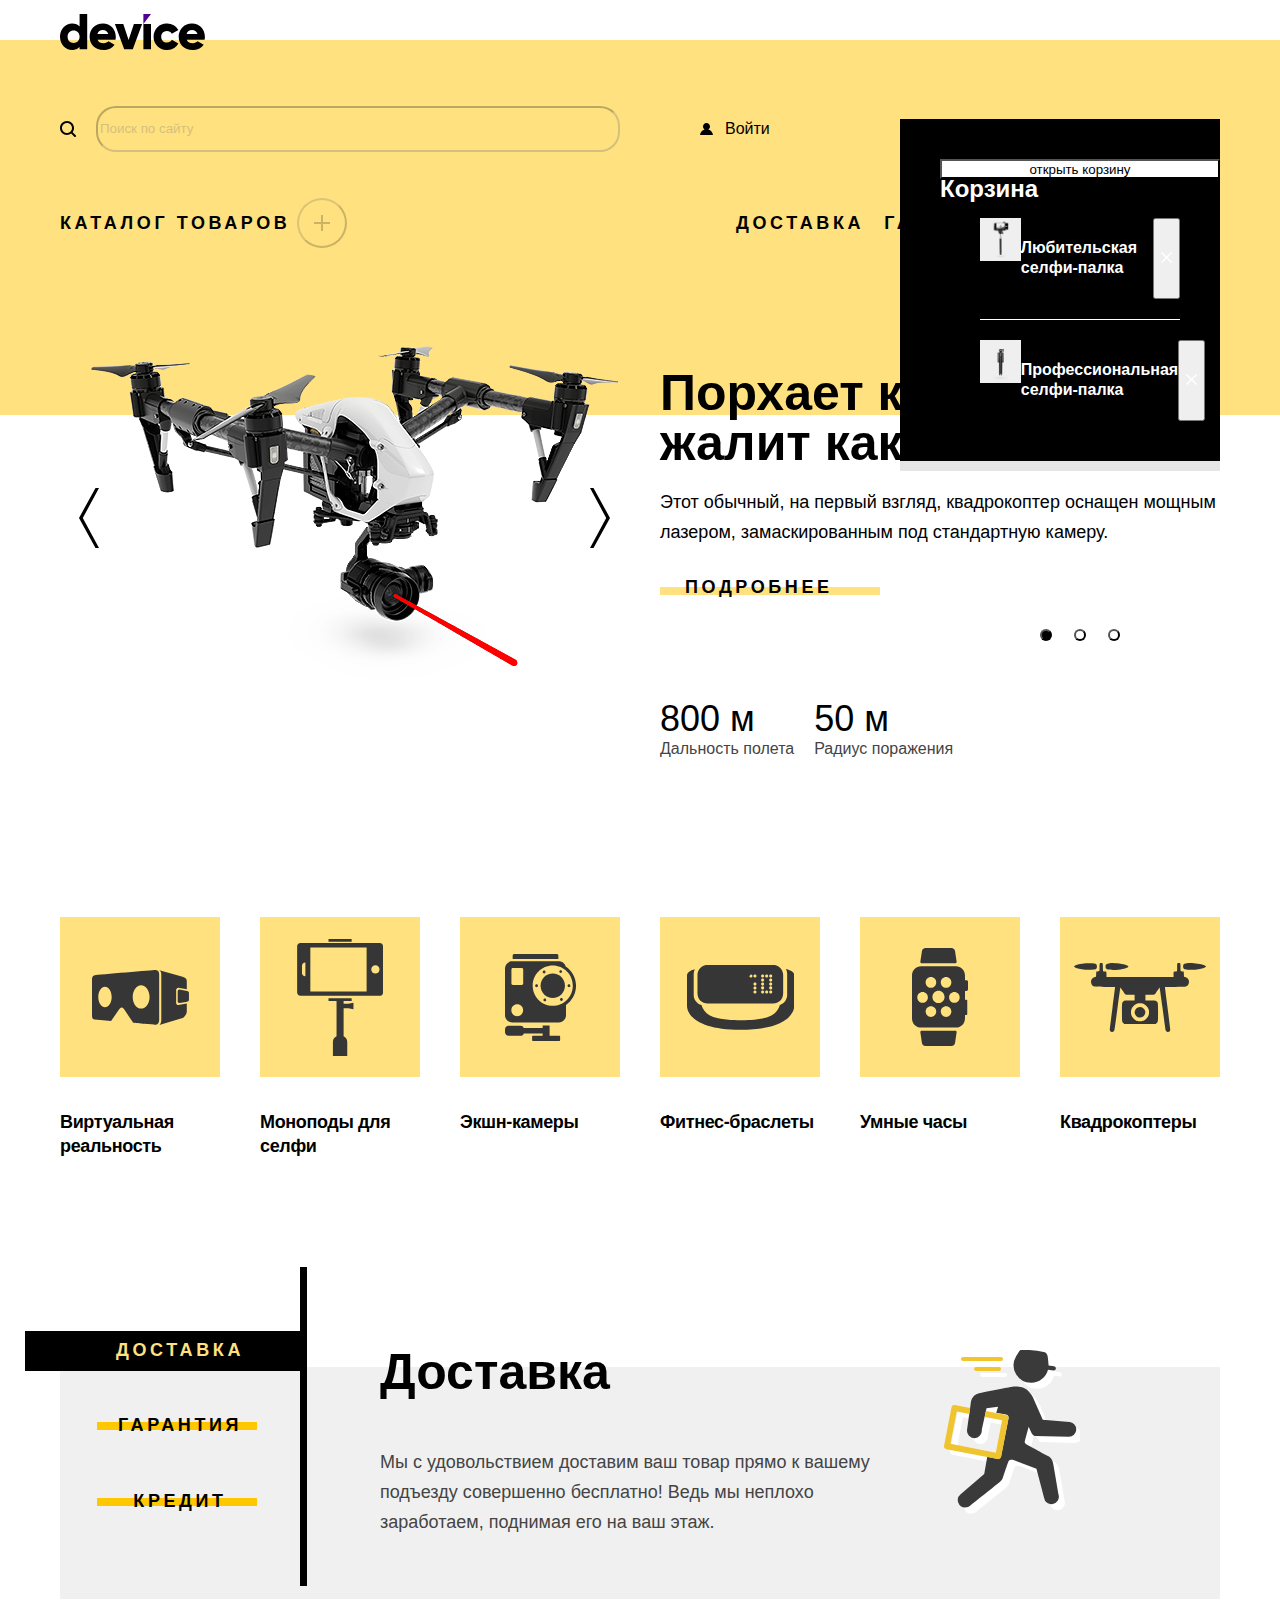
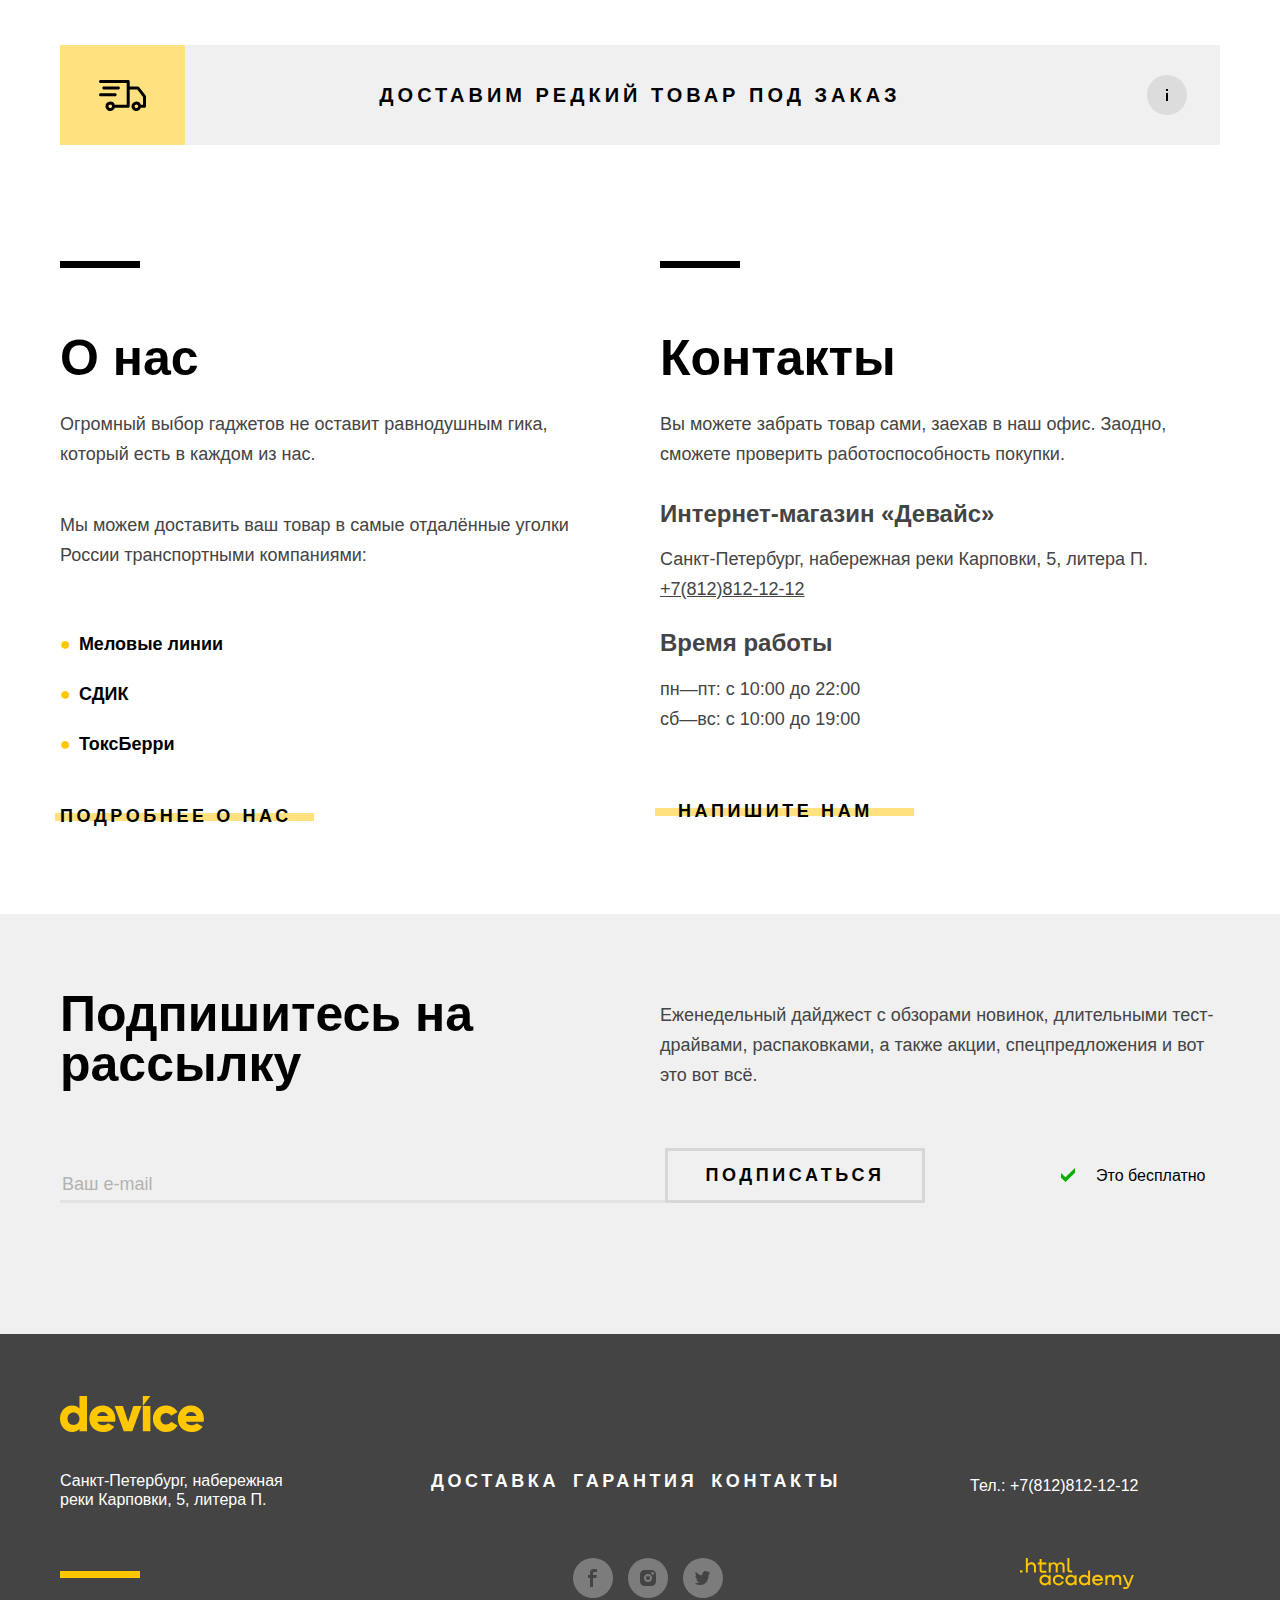
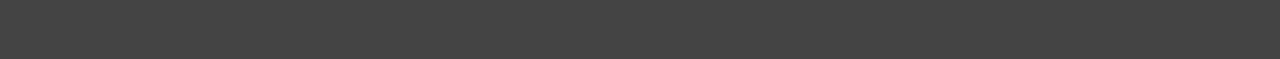
==== commit cad386fb: "Доработки" ====
--- a/index.html
+++ b/index.html
@@ -26,6 +26,37 @@
                         </li>
                         <li class="custom-menu-item">
                             <a class="custom-menu-link cart-btn" href="#"><span class="cart-count">2</span>Корзина</a>
+                            <div class="popover popover-cart">
+                                <button class="popover-close-button button button-light">
+                                    открыть корзину
+                                    <span class="visually-hidden">Закрыть</span>
+                                </button>
+                                <div class="popover-content">
+                                    <h2 class="popover-title">Корзина</h2>
+                                    <ul class="cart-items-list">
+                                        <li class="cart-item">
+                                            <img class="popover-img" src="img/product-1.jpg" width="41" height="43" alt="селфи палка">
+                                            <p class="cart-item-title">Любительская селфи-палка</p>
+                                            <button type="button" class="cart-item-button button">
+                                                <svg width="11" height="11" viewBox="0 0 11 11" fill="none" xmlns="http://www.w3.org/2000/svg">
+                                                    <path d="M11 1L10 0L5.5 4.5L1 0L0 1L4.5 5.5L0 10L1 11L5.5 6.5L10 11L11 10L6.5 5.5L11 1Z" fill="white"/>
+                                                </svg>
+                                            <span class="visually-hidden">Удалить из корзины</span>
+                                          </button>
+                                        </li>
+                                        <li class="cart-item">
+                                            <img class="popover-img" src="img/product-2.jpg" width="41" height="43" alt="селфи палка">
+                                            <p class="cart-item-title">Профессиональная селфи-палка</p>
+                                            <button type="button" class="cart-item-button button">
+                                                <svg width="11" height="11" viewBox="0 0 11 11" fill="none" xmlns="http://www.w3.org/2000/svg">
+                                                    <path d="M11 1L10 0L5.5 4.5L1 0L0 1L4.5 5.5L0 10L1 11L5.5 6.5L10 11L11 10L6.5 5.5L11 1Z" fill="white"/>
+                                                </svg>
+                                            <span class="visually-hidden">Удалить из корзины</span>
+                                          </button>
+                                        </li>
+                                      </ul>
+                                </div>
+                            </div>
                         </li>
                     </ul>
                 </div>
--- a/styles/styles.css
+++ b/styles/styles.css
@@ -125,6 +125,9 @@
     padding: 0;
     list-style-type: none;
 }
+.custom-menu-item {
+    position: relative;
+}
 .custom-menu-link {
     display: block;
     margin-left: 50px;
@@ -1097,6 +1100,64 @@
     position: absolute;
     top: 585px;
 }
+.range-scale {
+    position: relative;
+    margin-bottom: 15px;
+    border: 1px solid #DCDCDC;
+}
+.range-bar {
+    position: absolute;
+    height: 0;
+    border: 1px solid #000;
+}
+.range-toggle {
+    position: absolute;
+    width: 18px;
+    height: 18px;
+    background: #EBEBEB;
+    border: 2px solid #000;
+    border-radius: 50%;
+    cursor: pointer;
+  }
+.range-toggle:hover,
+.range-toggle:focus {
+    border-color: #AF4FFF;
+  }
+.range-toggle:active {
+    background-color: #000;
+    border-color: #000;
+}
+.toggle-min {
+    top: -8px;
+    left: -10px;
+}
+.toggle-max {
+    top: -8px;
+    right: -10px;
+}
+.range-wrapper-inputs {
+    display: flex;
+    justify-content: center;
+}
+.catalog-filter-label {
+    display: flex;
+    margin-right: 35px;
+}
+.catalog-filter-input {
+    width: 30px;
+    padding: 0 2px;
+    font: inherit;
+    text-align: center;
+    background-color: transparent;
+    border: 0;
+    appearance: textfield;
+}
+
+.catalog-filter-input::-webkit-outer-spin-button,
+.catalog-filter-input::-webkit-inner-spin-button {
+    appearance: none;
+    margin: 0;
+}
 .filter-color-btn {
     display: flex;
     align-items: flex-start;
@@ -1119,7 +1180,7 @@
     height: 2px;
     background-color: #000;
     position: absolute;
-    top: 971px;
+    top: 1050px;
 }
 .catalog-filter-title {
     font-family: "rubik", sans-serif;
@@ -1127,12 +1188,6 @@
     font-size: 18px;
     line-height: 20px;
     letter-spacing: -0.02em;
-}
-.range-toggle {
-    width: 18px;
-    height: 18px;
-    border-radius: 50%;
-    display: block;
 }
 .catalog-filter-label {
     font-family: "rubik", sans-serif;
@@ -1145,6 +1200,59 @@
 .control-label {
     font-size: 16px;
     line-height: 19px;
+}
+.control {
+    position: relative;
+    display: block;
+    padding-left: 35px;
+    padding-bottom: 20px;
+}
+.control-mark {
+    position: absolute;
+    top: 2px;
+    left: 0;
+    width: 20px;
+    height: 20px;
+    border: 2px solid #000;
+    border-radius: 3px;
+}
+.control:hover .control-mark {
+    border-color: #EBEBEB;
+}
+.control-input:disabled + .control-mark {
+    border-color: #000;
+}
+.control-input[type="checkbox"]:checked + .control-mark::before,
+.control-input[type="checkbox"]:checked + .control-mark::after {
+    position: absolute;
+    content: "";
+    top: 5px;
+    left: 5px;
+    width: 10px;
+    height: 10px;
+    background-image: url("data:image/svg+xml,%3Csvg width='10' height='10' viewBox='0 0 10 10' fill='none' xmlns='http://www.w3.org/2000/svg'%3E%3Cpath d='M10 0L3.1 6.6L0 3.6V6.9L3.2 10L10 3.3V0Z' fill='black'/%3E%3C/svg%3E%0A");
+}
+.control-input[type="radio"] + .control-mark {
+    border-radius: 50%;
+}
+.control-input[type="radio"]:checked + .control-mark::before {
+    position: absolute;
+    top: 6px;
+    left: 6px;
+    width: 8px;
+    height: 8px;
+    background-color: #000;
+    border-radius: 50%;
+    content: "";
+}
+.control-label {
+    line-height: 22px;
+    font-weight: 700;
+}
+.catalog-filter-list {
+    margin: 0;
+    padding: 0;
+    list-style-type: none;
 }
 .button-catalog-filter {
     font-family: "raleway", sans-serif;
@@ -1374,6 +1482,51 @@
 .pagination-page {
     display: flex;
     justify-content: space-between;
-    width: 145px;
-    
-}+    width: 145px;  
+}
+.popover {
+    position: absolute;
+    top: 0;
+    right: 0;
+    z-index: 1;
+    box-sizing: border-box;
+    width: 320px;
+    padding: 40px;
+    font-family: "rubik", sans-serif;
+    color: #ffffff;
+    background-color: #000;
+    min-height: 302px;
+    box-shadow: 0 10px 0 rgba(0, 0, 0, 0.1);
+    z-index: 2;
+}
+.popover-cart {
+    width: 320px;
+}
+.popover-close-button {
+    position: absolute;
+    top: 368;
+    left: 1020;
+    width: 280px;
+    height: 20px;
+    background-color: #ffffff;
+}
+.popover-content {
+    height: 100%;
+}
+.cart-item {
+    display: flex;
+    justify-content: space-between;
+}
+.cart-item-title {
+    margin-top: 20px;
+    margin-bottom: 21px;
+    font-size: normal;
+    line-height: 20px;
+    font-weight: 700;
+    color: #ffffff;
+}
+.cart-item + .cart-item {
+    margin-top: 20px;
+    padding-top: 20px;
+    border-top: 1px solid #ffffff;
+  }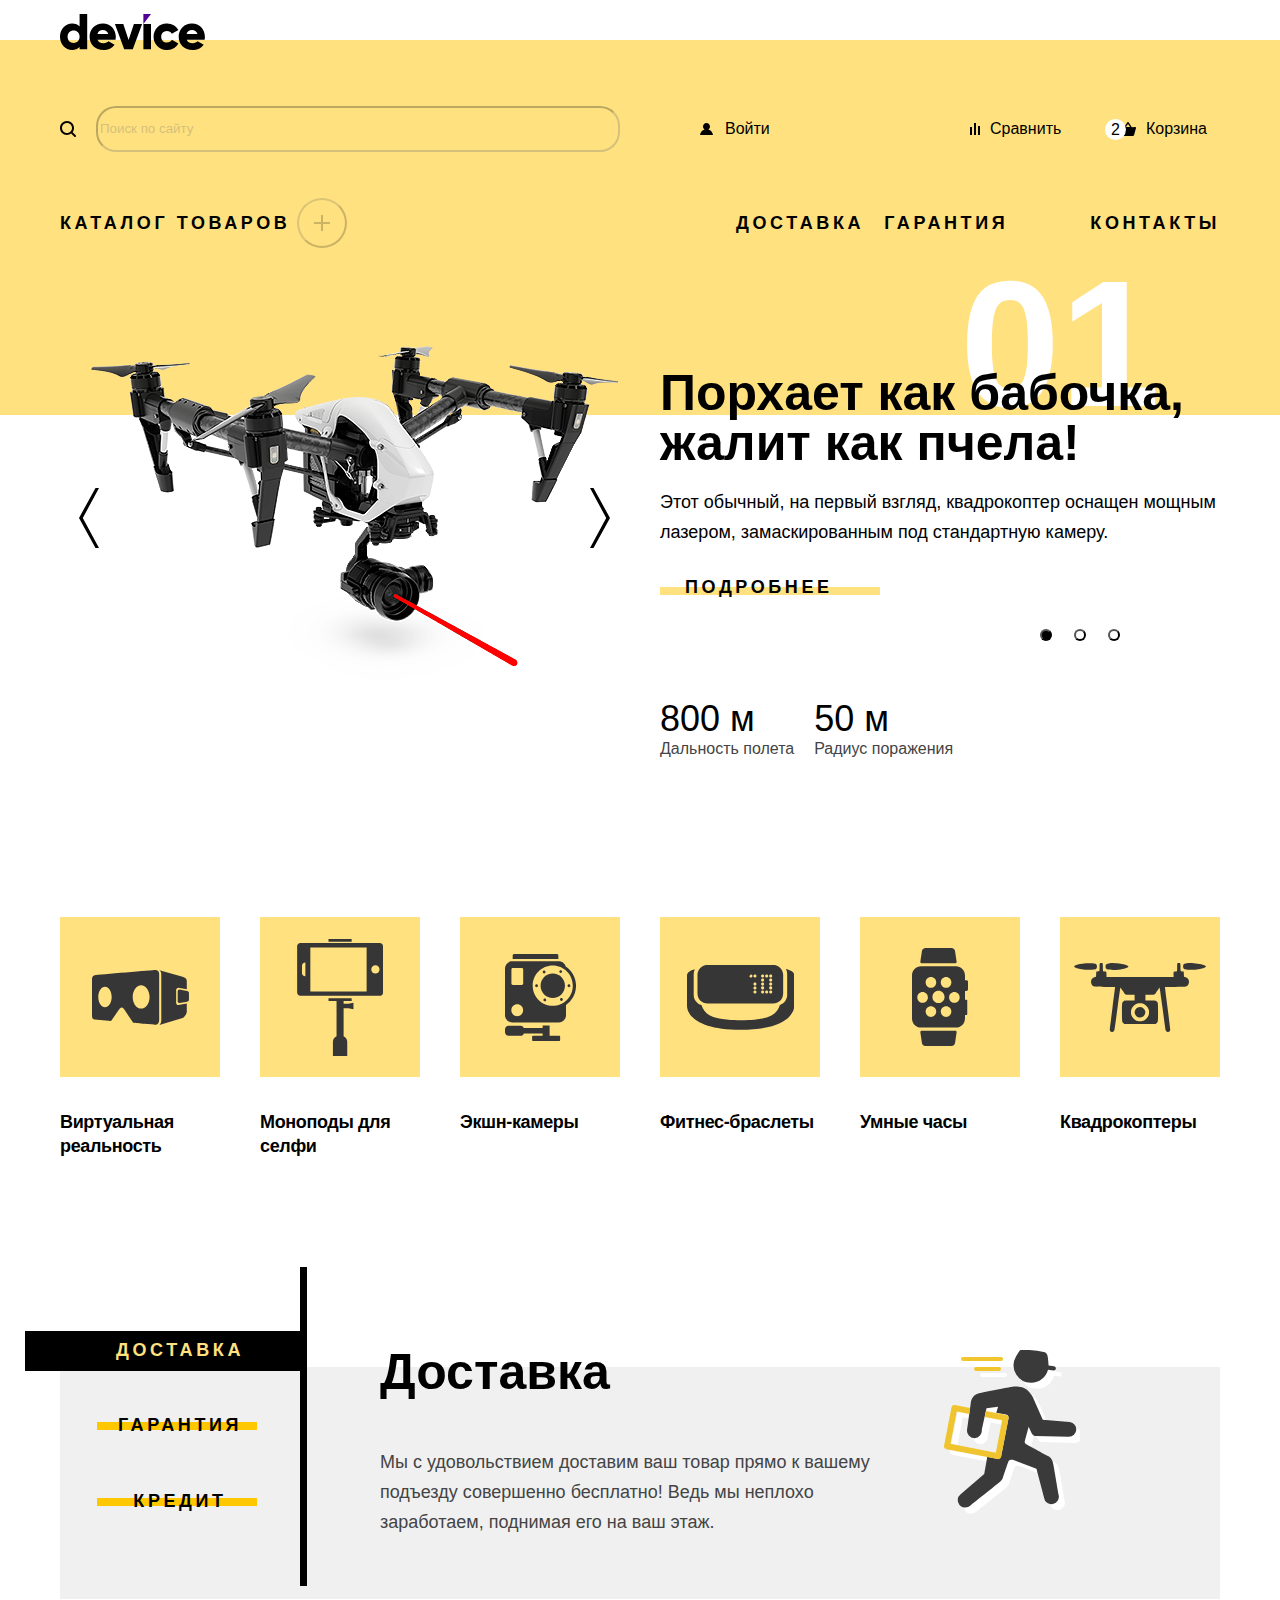
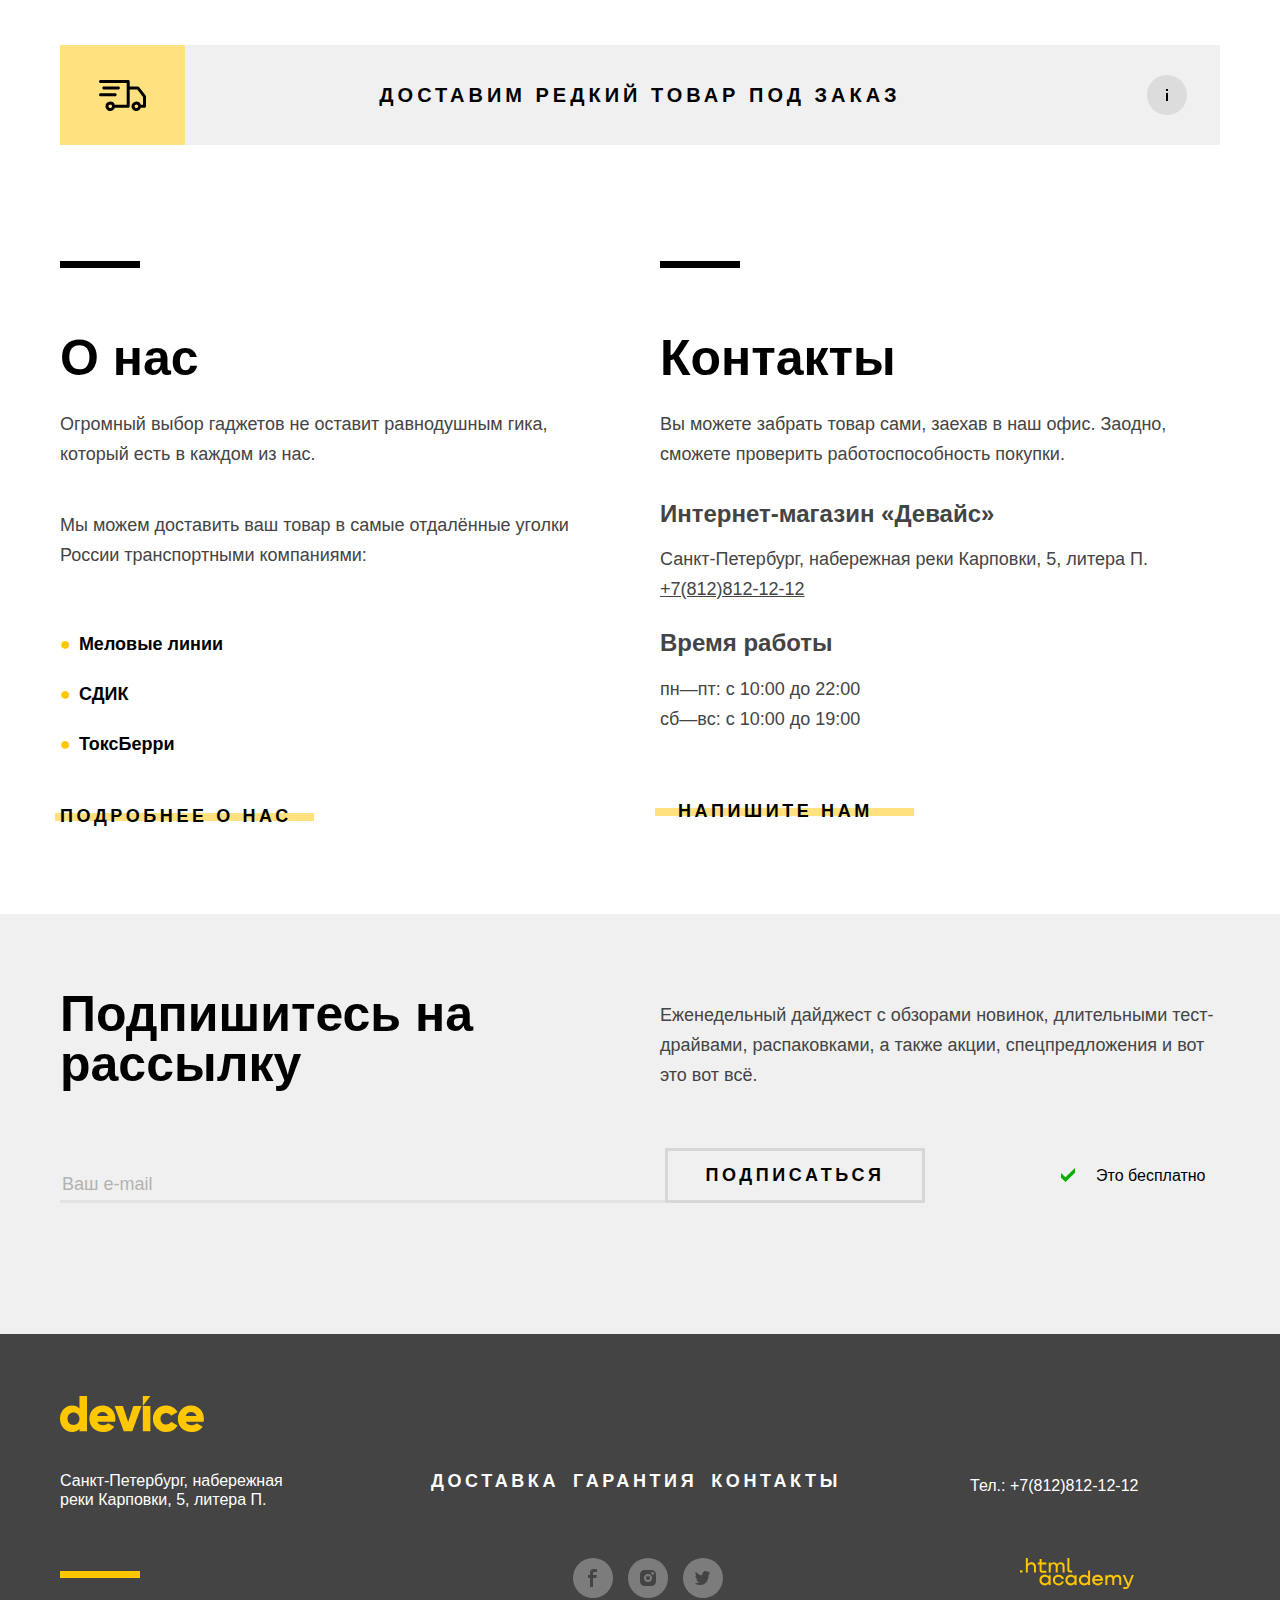
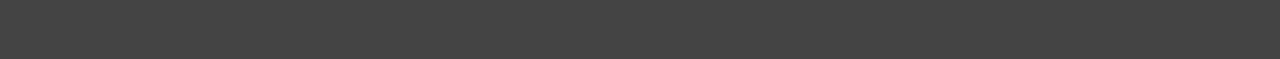
==== commit a11b3069: "update" ====
--- a/index.html
+++ b/index.html
@@ -27,35 +27,38 @@
                         <li class="custom-menu-item">
                             <a class="custom-menu-link cart-btn" href="#"><span class="cart-count">2</span>Корзина</a>
                             <div class="popover popover-cart">
-                                <button class="popover-close-button button button-light">
-                                    открыть корзину
-                                    <span class="visually-hidden">Закрыть</span>
-                                </button>
                                 <div class="popover-content">
-                                    <h2 class="popover-title">Корзина</h2>
                                     <ul class="cart-items-list">
                                         <li class="cart-item">
                                             <img class="popover-img" src="img/product-1.jpg" width="41" height="43" alt="селфи палка">
                                             <p class="cart-item-title">Любительская селфи-палка</p>
-                                            <button type="button" class="cart-item-button button">
+                                            <a type="button" class="cart-item-button button">
                                                 <svg width="11" height="11" viewBox="0 0 11 11" fill="none" xmlns="http://www.w3.org/2000/svg">
                                                     <path d="M11 1L10 0L5.5 4.5L1 0L0 1L4.5 5.5L0 10L1 11L5.5 6.5L10 11L11 10L6.5 5.5L11 1Z" fill="white"/>
                                                 </svg>
                                             <span class="visually-hidden">Удалить из корзины</span>
-                                          </button>
+                                            </a>
                                         </li>
                                         <li class="cart-item">
                                             <img class="popover-img" src="img/product-2.jpg" width="41" height="43" alt="селфи палка">
                                             <p class="cart-item-title">Профессиональная селфи-палка</p>
-                                            <button type="button" class="cart-item-button button">
+                                            <a type="button" class="cart-item-button button">
                                                 <svg width="11" height="11" viewBox="0 0 11 11" fill="none" xmlns="http://www.w3.org/2000/svg">
                                                     <path d="M11 1L10 0L5.5 4.5L1 0L0 1L4.5 5.5L0 10L1 11L5.5 6.5L10 11L11 10L6.5 5.5L11 1Z" fill="white"/>
                                                 </svg>
                                             <span class="visually-hidden">Удалить из корзины</span>
-                                          </button>
+                                            </a>
                                         </li>
                                       </ul>
                                 </div>
+                                <div class="cart-total">
+                                    <p class="cart-text">Товаров: 2</p>
+                                    <p class="cart-text">Сумма: 2000 ₽</p>
+                                </div>
+                                <a class="popover-close-a a a-light">
+                                    ОТКРЫТЬ КОРЗИНУ
+                                    <span class="visually-hidden">Закрыть</span>
+                                </a>
                             </div>
                         </li>
                     </ul>
--- a/styles/styles.css
+++ b/styles/styles.css
@@ -1486,47 +1486,70 @@
 }
 .popover {
     position: absolute;
-    top: 0;
-    right: 0;
+    top: 20px;
+    right: -60px;
     z-index: 1;
     box-sizing: border-box;
     width: 320px;
-    padding: 40px;
     font-family: "rubik", sans-serif;
     color: #ffffff;
     background-color: #000;
     min-height: 302px;
     box-shadow: 0 10px 0 rgba(0, 0, 0, 0.1);
     z-index: 2;
+    display: none;
 }
 .popover-cart {
     width: 320px;
 }
-.popover-close-button {
-    position: absolute;
-    top: 368;
-    left: 1020;
+.popover-close-a {
+    display: flex;
+    justify-content: center;
+    align-items: center;
+    position: absolute;
+    top: 235px;
+    left: 20px;
     width: 280px;
-    height: 20px;
+    height: 50px;
     background-color: #ffffff;
-}
-.popover-content {
-    height: 100%;
+    color: #000;
+    font-family: "raleway", sans-serif;
+    font-size: 18px;
+    font-weight: 800;
+    line-height: 21px;
+    text-align: center;
+}
+.cart-items-list {
+    margin: 0;
+    padding: 0;
 }
 .cart-item {
     display: flex;
-    justify-content: space-between;
+    align-items: center;
+    border-bottom: 21px;
+    padding: 20px;
+}
+.popover-img {
+    display: block;
+    width: 41px;
+    height: auto;
+    margin-right: 23px;
 }
 .cart-item-title {
-    margin-top: 20px;
-    margin-bottom: 21px;
+    margin: 0;
     font-size: normal;
     line-height: 20px;
     font-weight: 700;
     color: #ffffff;
 }
 .cart-item + .cart-item {
-    margin-top: 20px;
     padding-top: 20px;
     border-top: 1px solid #ffffff;
-  }+}
+.cart-total {
+    display: flex;
+    justify-content: space-around;
+    margin: 0;
+    padding: 0;
+    background-color: #1A1A1A;
+}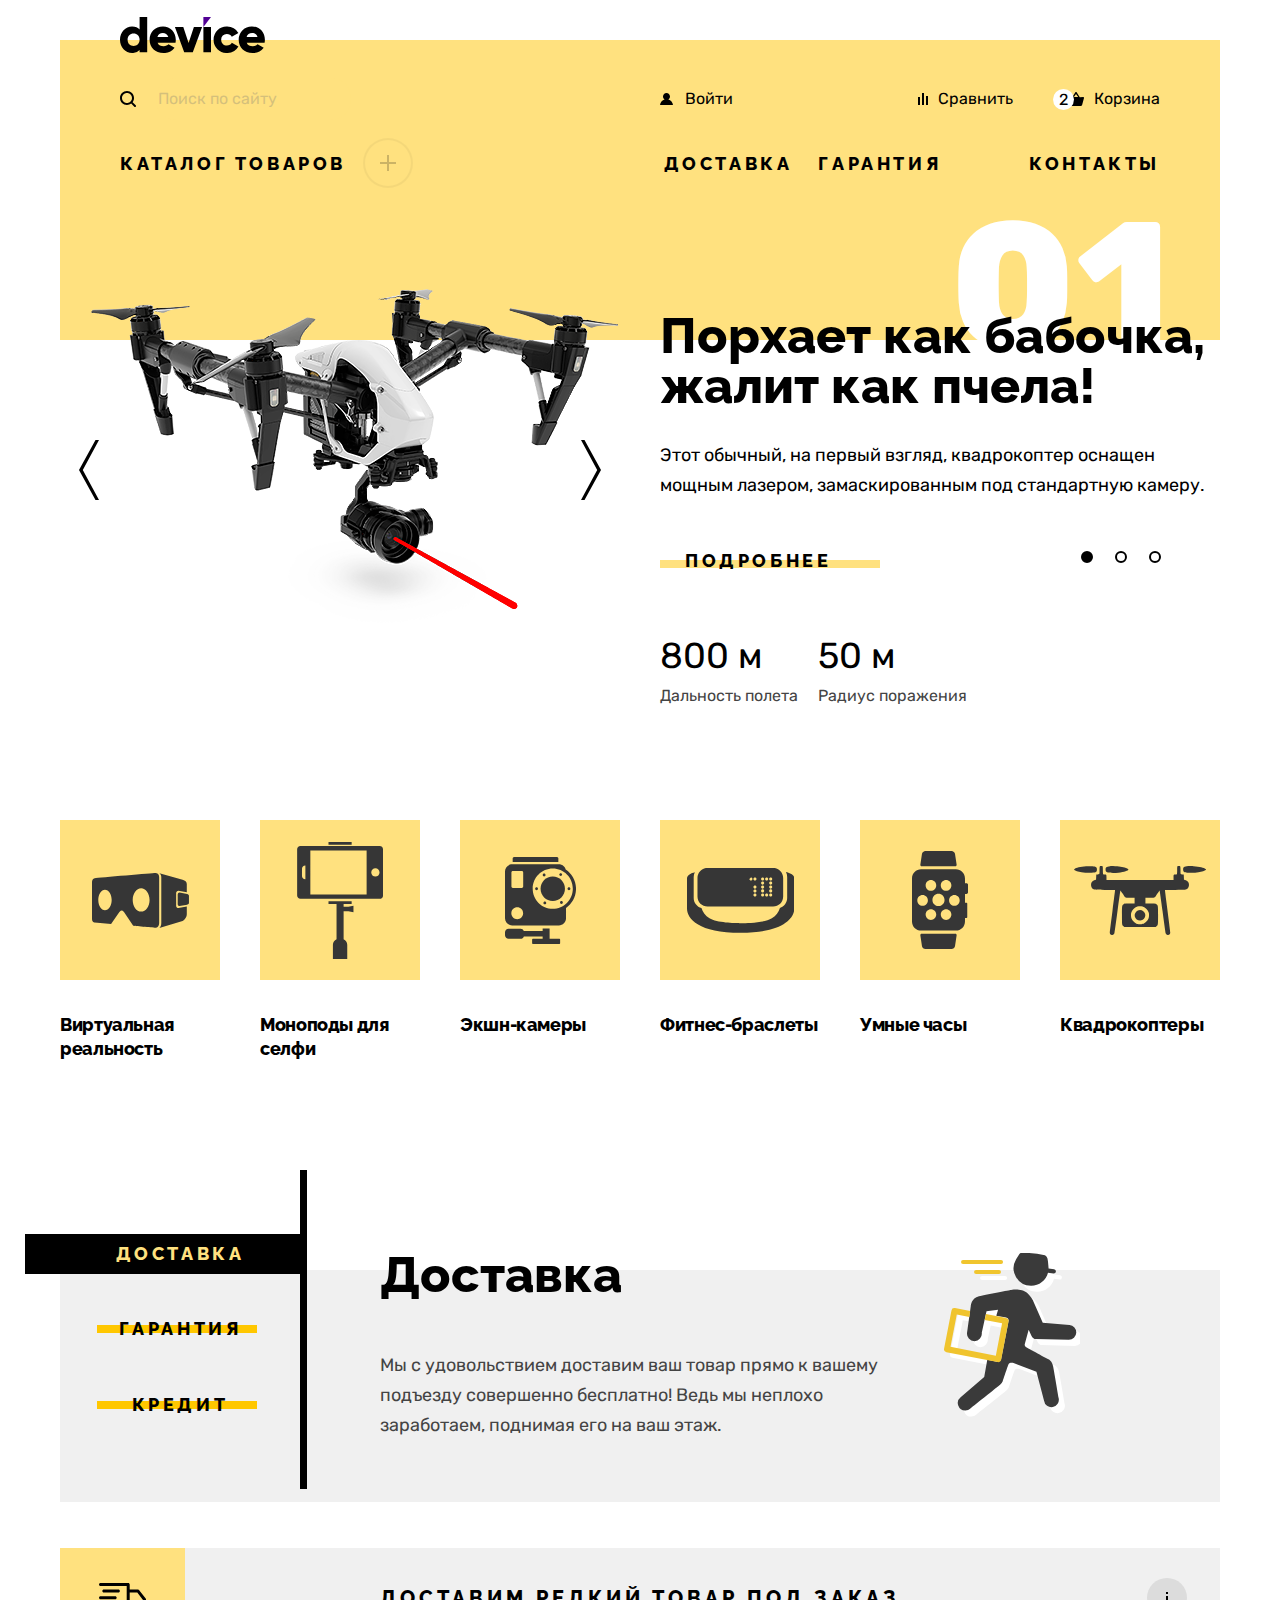
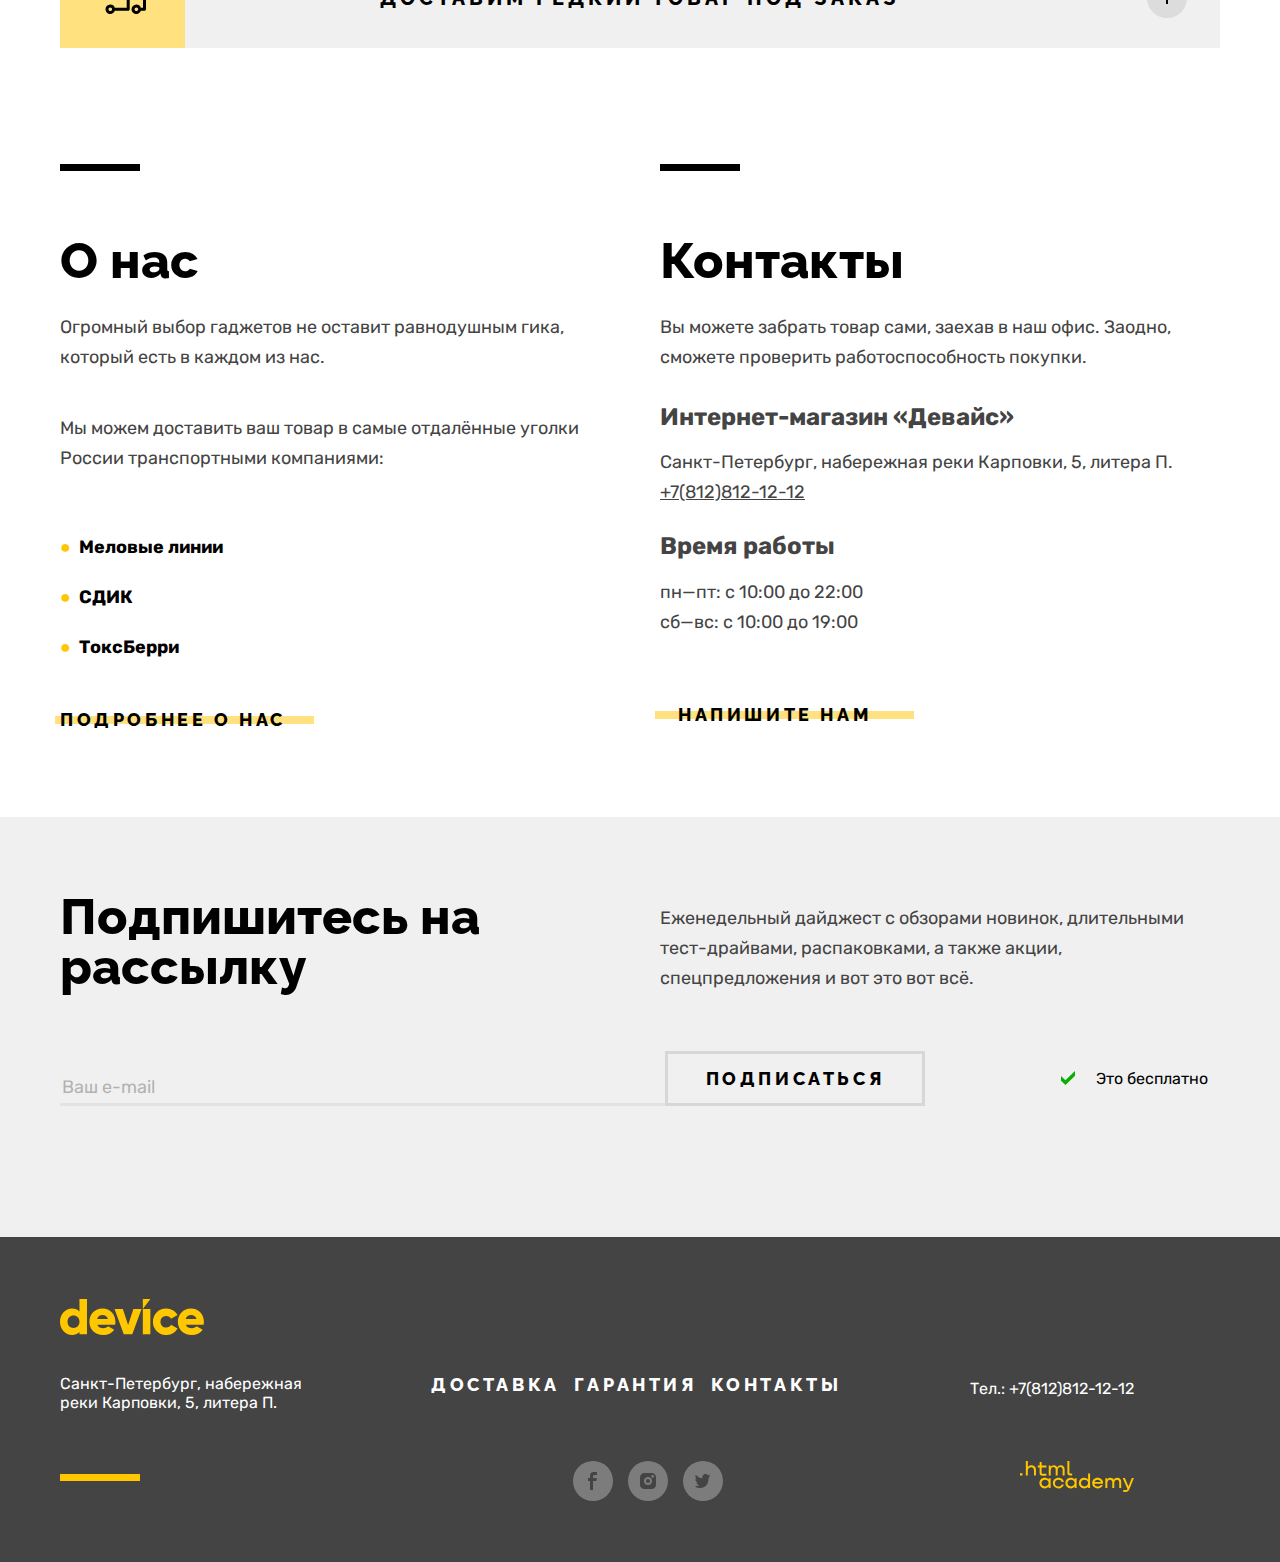
==== commit d8c05a92: "экзамен" ====
--- a/index.html
+++ b/index.html
@@ -6,283 +6,280 @@
         <link rel="stylesheet" href="styles/styles.css">
     </head>
     <body>
-        <div class="container">
-            <header class="page-header">
-                <a class="header-logo"><img src="img/vector/logotip.svg" width="145" height="36" alt="Логотип магазина Девайс"></a>
-                <div class="page-heder-top" >
-                    <form class="search-form" method="POST" action="https://echo.htmlacademy.ru/">
-                        <label class="search-label">
-                            <input class="search" type="text" name="search"  placeholder="Поиск по сайту">
-                            <span class="visually-hidden">Поиск по сайту</span>
-                        </label>
-                        <button class="search-button" type="submit" href="#">Найти</button>
-                    </form>
-                    <ul class="custom-menu-list">
-                        <li class="custom-menu-item">
-                            <a class="custom-menu-link login-btn" href="#">Войти</a>
-                        </li>
-                        <li class="custom-menu-item">
-                            <a class="custom-menu-link compare-btn" href="#">Сравнить</a>
-                        </li>
-                        <li class="custom-menu-item">
-                            <a class="custom-menu-link cart-btn" href="#"><span class="cart-count">2</span>Корзина</a>
-                            <div class="popover popover-cart">
-                                <div class="popover-content">
-                                    <ul class="cart-items-list">
-                                        <li class="cart-item">
-                                            <img class="popover-img" src="img/product-1.jpg" width="41" height="43" alt="селфи палка">
-                                            <p class="cart-item-title">Любительская селфи-палка</p>
-                                            <a type="button" class="cart-item-button button">
-                                                <svg width="11" height="11" viewBox="0 0 11 11" fill="none" xmlns="http://www.w3.org/2000/svg">
-                                                    <path d="M11 1L10 0L5.5 4.5L1 0L0 1L4.5 5.5L0 10L1 11L5.5 6.5L10 11L11 10L6.5 5.5L11 1Z" fill="white"/>
-                                                </svg>
-                                            <span class="visually-hidden">Удалить из корзины</span>
-                                            </a>
-                                        </li>
-                                        <li class="cart-item">
-                                            <img class="popover-img" src="img/product-2.jpg" width="41" height="43" alt="селфи палка">
-                                            <p class="cart-item-title">Профессиональная селфи-палка</p>
-                                            <a type="button" class="cart-item-button button">
-                                                <svg width="11" height="11" viewBox="0 0 11 11" fill="none" xmlns="http://www.w3.org/2000/svg">
-                                                    <path d="M11 1L10 0L5.5 4.5L1 0L0 1L4.5 5.5L0 10L1 11L5.5 6.5L10 11L11 10L6.5 5.5L11 1Z" fill="white"/>
-                                                </svg>
-                                            <span class="visually-hidden">Удалить из корзины</span>
-                                            </a>
-                                        </li>
-                                      </ul>
-                                </div>
-                                <div class="cart-total">
-                                    <p class="cart-text">Товаров: 2</p>
-                                    <p class="cart-text">Сумма: 2000 ₽</p>
-                                </div>
-                                <a class="popover-close-a a a-light">
-                                    ОТКРЫТЬ КОРЗИНУ
-                                    <span class="visually-hidden">Закрыть</span>
-                                </a>
-                            </div>
-                        </li>
-                    </ul>
+    <header class="page-header">
+      <a class="header-logo"><img src="img/vector/logotip.svg" width="145" height="36" alt="Логотип магазина Девайс"></a>
+      <div class="page-heder-top" >
+        <form class="search-form" method="POST" action="https://echo.htmlacademy.ru/">
+          <label class="search-label">
+            <input class="search" type="text" name="search"  placeholder="Поиск по сайту">
+            <span class="visually-hidden">Поиск по сайту</span>
+          </label>
+          <button class="search-button" type="submit">Найти</button>
+        </form>
+        <ul class="custom-menu-list">
+          <li class="custom-menu-item">
+            <a class="custom-menu-link login-btn" href="#">Войти</a>
+          </li>
+          <li class="custom-menu-item">
+            <a class="custom-menu-link compare-btn" href="#">Сравнить</a>
+          </li>
+          <li class="custom-menu-item">
+            <a class="custom-menu-link cart-btn" href="#"><span class="cart-count">2</span>Корзина</a>
+            <div class="popover popover-cart">
+              <div class="popover-content">
+                <ul class="cart-items-list">
+                  <li class="cart-item">
+                    <img class="popover-img" src="img/product-1.jpg" width="41" height="43" alt="селфи палка">
+                    <p class="cart-item-title">Любительская селфи-палка</p>
+                    <a href="#" type="button" class="cart-item-button button">
+                      <svg width="11" height="11" viewBox="0 0 11 11" fill="none" xmlns="http://www.w3.org/2000/svg">
+                        <path d="M11 1L10 0L5.5 4.5L1 0L0 1L4.5 5.5L0 10L1 11L5.5 6.5L10 11L11 10L6.5 5.5L11 1Z" fill="white"/>
+                      </svg>
+                      <span class="visually-hidden">Удалить из корзины</span>
+                    </a>
+                  </li>
+                  <li class="cart-item">
+                    <img class="popover-img" src="img/product-2.jpg" width="41" height="43" alt="селфи палка">
+                    <p class="cart-item-title">Профессиональная селфи-палка</p>
+                    <a href="#" type="button" class="cart-item-button button">
+                      <svg width="11" height="11" viewBox="0 0 11 11" fill="none" xmlns="http://www.w3.org/2000/svg">
+                        <path d="M11 1L10 0L5.5 4.5L1 0L0 1L4.5 5.5L0 10L1 11L5.5 6.5L10 11L11 10L6.5 5.5L11 1Z" fill="white"/>
+                      </svg>
+                      <span class="visually-hidden">Удалить из корзины</span>
+                    </a>
+                  </li>
+                </ul>
+              </div>
+              <div class="cart-total">
+                <p class="cart-text">Товаров: 2</p>
+                <p class="cart-text">Сумма: 2000 ₽</p>
+              </div>
+              <a class="popover-close-a a a-light">
+                ОТКРЫТЬ КОРЗИНУ
+                <span class="visually-hidden">Закрыть</span>
+              </a>
+            </div>
+          </li>
+        </ul>
+      </div>
+      <nav class="navigation">
+        <ul class="navigation-list">
+          <li class="navigation-item">
+            <a class="navigation-link" href="#">Каталог товаров</a>
+            <button class="navigation-link-button" type="button"></button>
+          </li>
+          <li class="navigation-item">
+            <a class="navigation-link" href="#">Доставка</a>
+          </li>
+          <li class="navigation-item">
+            <a class="navigation-link" href="#">Гарантия</a>
+          </li>
+          <li class="navigation-item">
+            <a class="navigation-link contacts-btn" href="#">Контакты</a>
+          </li>
+        </ul>
+      </nav>
+    </header>
+    <main class="main-container main-index">
+      <h1 class="visually-hidden">Магазин device</h1>
+      <div class="page-container">
+        <section class="slider">
+          <h2 class="visually-hidden">особые предложения</h2>
+          <ol class="slider-list">
+            <li class="slider-item active">
+              <img class="slider-image" src="img/slider-1.png" width="560" height="560" alt="квадрокоптера">
+              <div class="slider-text-wrap">
+                <h3 class="slider-title">Порхает как бабочка, жалит как пчела!</h3>
+                <p class="slider-description">Этот обычный, на первый взгляд, квадрокоптер оснащен мощным лазером, замаскированным под стандартную камеру.</p>
+                <a class="slider-info" href="#">Подробнее</a>
+                <div class="slider-characteristics-wrap">
+                  <p class="slider-characteristics">800 м <span>Дальность полета</span> </p>
+                  <p class="slider-characteristics">50 м <span>Радиус поражения</span></p>
                 </div>
-                <nav class="navigation">
-                    <ul class="navigation-list">
-                        <li class="navigation-item">
-                            <a class="navigation-link" href="#">Каталог товаров</a>
-                            <button class="navigation-link-button" type="button"></button>
-                        </li>
-                        <li class="navigation-item">
-                            <a class="navigation-link" href="#">Доставка</a>
-                        </li>
-                        <li class="navigation-item">
-                            <a class="navigation-link" href="#">Гарантия</a>
-                        </li>
-                        <li class="navigation-item">
-                            <a class="navigation-link contacts-btn" href="#">Контакты</a>
-                        </li>
-                    </ul>
-                </nav>
-            </header>
-            <main class="main-container main-index">
-                <div class="page-container">
-                    <h1 class="visually-hidden">Магазин device</h1>
-                    <section class="slider">
-                        <h2 class="visually-hidden">особые предложения</h2>
-                        <ol class="slider-list">
-                            <li class="slider-item active">
-                                <img class="slider-image" src="img/slider-1.png" width="560" height="560" alt="квадрокоптера">
-                                <div class="slider-text-wrap">
-                                    <h3 class="slider-title">Порхает как бабочка, жалит как пчела!</h3>
-                                    <p class="slider-description">Этот обычный, на первый взгляд, квадрокоптер оснащен мощным лазером, замаскированным под стандартную камеру.</p>
-                                    <a class="slider-info" href="#">Подробнее</a>
-                                    <div class="slider-characteristics-wrap">
-                                        <p class="slider-characteristics">800 м <span>Дальность полета</span> </p>
-                                        <p class="slider-characteristics">50 м <span>Радиус поражения</span></p>
-                                    </div>
-                                </div>    
-                            </li>
-                            <li class="slider-item">
-                                <img class="slider-image" src="img/slider-2.png" width="560" height="560" alt="Фитнес-браслета">
-                                <div class="slider-title slider-description slider-info">
-                                    <h3 class="slider-title">Худеем правильно!</h3>
-                                    <p class="slider-description">Мотивирующие фитнес-браслеты помогут найти в себе силы не пропускать занятия и соблюдать диету.</p>
-                                    <a class="slider-info" href="#">Подробнее</a>
-                                    <p class="slider-characteristics">48 часов <span>Без подзарядки</span></p>
-                                </div>
-                            </li>
-                            <li class="slider-item">
-                                <img class="slider-image" src="img/slider-3.png" width="560" height="560" alt="селфи-палки">
-                                <div class="slider-title slider-description slider-info">
-                                    <h3 class="slider-title">Делай селфи, как Бен Стиллер! </h3>
-                                    <p class="slider-description">Самая длинная палка для селфи доступна в нашем магазине. Восемь (Восемь, Карл!) метров длиной и весом всего 5 кг.</p>
-                                    <a class="slider-info" href="#">Подробнее</a>
-                                    <p class="slider-characteristics">8,5 м <span>Длина палки</span> </p>
-                                    <p class="slider-characteristics">5 кг <span>Вес палки</span></p>
-                                    <p class="slider-characteristics">Карбон <span>Материал</span></p>
-                                </div>
-                            </li>
-                        </ol>
-                        <button class="image-prev"></button>
-                        <button class="image-next"></button>
-                        <ol class="slider-navigetion">
-                            <li class="slider-image-item">
-                                <button class="slider-image-button slider-image-button-current" type="button">
-                                    <span class="visually-hidden">1 девайс</span>
-                                </button>
-                            </li>
-                            <li class="slider-image-item">
-                                <button class="slider-image-button" type="button">
-                                    <span class="visually-hidden">2 девайс</span>
-                                </button>
-                            </li>
-                            <li class="slider-image-item">
-                                <button class="slider-image-button" type="button">
-                                    <span class="visually-hidden">3 девайс</span>
-                                </button>
-                            </li>
-                        </ol>
-                    </section>
-                    <section class="categories">
-                        <h2 class="visually-hidden">Категории</h2>
-                            <ul class="categories-list">
-                                <li class="categories-items">
-                                    <a class="categories-link virtual" href="#" >Виртуальная реальность</a>
-                                </li>
-                                <li class="categories-items">
-                                    <a class="categories-link monopod" href="#">Моноподы для селфи</a>
-                                </li>
-                                <li class="categories-items">
-                                    <a class="categories-link action-camera" href="#">Экшн-камеры</a>
-                                </li>
-                                <li class="categories-items">
-                                    <a class="categories-link fitness" href="#">Фитнес-браслеты</a>
-                                </li>
-                                <li class="categories-items">
-                                    <a class="categories-link smart-watch" href="#">Умные часы</a>
-                                </li>
-                                <li class="categories-items">
-                                    <a class="categories-link quadcopter" href="#">Квадрокоптеры</a>
-                                </li>
-                            </ul>
-                    </section>
-                    <section class="advantages">
-                        <h2 class="visually-hidden">Преимущества</h2>
-                            <ul class="advantages-list advantages-btn">
-                                <li class="advantages-items">
-                                    <button class="advantages-link active" type="button">Доставка</button>
-                                </li>
-                                <li class="advantages-items">
-                                    <button class="advantages-link" type="button">Гарантия</button>
-                                </li>
-                                <li class="advantages-items">
-                                    <button class="advantages-link" type="button">Кредит</button>
-                                </li>
-                            </ul>
-                            <div class="advantages-content active delivery">
-                                <h3 class="advantages-title">Доставка</h3>
-                                <p class="advantages-text">Мы с удовольствием доставим ваш товар прямо к вашему подъезду совершенно бесплатно! Ведь мы неплохо заработаем, поднимая его на ваш этаж.</p>
-                            </div>
-                            <div class="advantages-content guarantee">
-                                <h3 class="advantages-title">Гарантия</h3>
-                                <p class="advantages-text">Если из-за возгорания купленного у нас товара у вас сгорит дом — не переживайте, мы выдадим вам новый. Товар, не дом, конечно же.</p>
-                            </div>
-                            <div class="advantages-content credit">    
-                                <h3 class="advantages-title">Кредит</h3>
-                                <p class="advantages-text">Залезть в долговую яму стало проще! Кредитные консультанты подберут для вас наиболее выгодные условия кредита. Выгодные для банка, разумеется.</p>
-                            </div>
-                    </section>
-                    <a class="thin" href="#">
-                        <p class="thin-text">Доставим редкий товар под заказ</p>
-                    </a>
-                    <div class="info-block">
-                        <section class="about">
-                            <h2 class="about-title">О нас</h2>
-                                <p class="about-text">Огромный выбор гаджетов не оставит равнодушным гика, который есть в каждом из нас.</p>
-                                <p class="about-text">Мы можем доставить ваш товар в самые отдалённые уголки России транспортными компаниями:</p>
-                                    <ul class="companies">
-                                        <li class="companies-name">Меловые линии</li>
-                                        <li class="companies-name">СДИК</li>
-                                        <li class="companies-name">ТоксБерри</li>
-                                    </ul>
-                                    <a class="about-more" href="#">Подробнее о нас</a>
-                        </section>
-                        <section class="contacts">
-                            <h2 class="contacts-title">Контакты</h2>
-                                <p class="contacts-text">Вы можете забрать товар сами, заехав в наш офис. Заодно, сможете проверить работоспособность покупки.</p>
-                            <h3 class="contacts-address-title">Интернет-магазин «Девайс»</h3>
-                            <address class="contacts-address">Санкт-Петербург, набережная реки Карповки, 5, литера П.</address>
-                            <a class="contacts-phone" href="tel:78128121212">+7(812)812-12-12</a>
-                            <h3 class="contacts-subtitle">Время работы</h3>
-                                <ul class="contacts-schedule">
-                                    <li class="contacts-scheduke-item">пн—пт: с 10:00 до 22:00</li>
-                                    <li class="contacts-scheduke-item">сб—вс: с 10:00 до 19:00</li>
-                                </ul>
-                                <a class="contacts-link" href="#">Напишите нам</a>        
-                        </section>
-                    </div>
-                </div>
-                <section class="newsletter">
-                    <div class="page-container newsletter-container">
-                        <h2 class="newsletter-title">Подпишитесь на рассылку</h2>
-                            <p class="newsletter-text">Еженедельный дайджест с обзорами новинок,
-                                длительными тест-драйвами, распаковками, а также акции, спецпредложения и вот это вот всё.</p>
-                                <div class="newsletter-form-wrap">
-                                    <form class="newsletter-form" action="#" method="POST">
-                                        <label class="newsletter-email">
-                                            <span class="visually-hidden">Ваш e-mail</span>
-                                            <input class="field-newsletter" placeholder="Ваш e-mail" type="mail" name="newsletter-email" id="newsletter-email" required>
-                                        </label>
-                                        <button class="button newsletter-button" type="submit">
-                                            Подписаться
-                                        </button>
-                                    </form>
-                                    <p class="newsletter-free free-btn">Это бесплатно</p>
-                                </div>
-                    </div>
-                </section>
-            </main>
-            <footer class="page-footer">
-                <div class="page-container page-footer-container">
-                    <a><img class="footer-contacts-logo" src="img/vector/logotip-2.svg" width="144,9" height="36" alt="Логотип магазина Девайс"></a>
-                    <address class="footer-contacts-address">Санкт-Петербург, набережная реки Карповки, 5, литера П.</address>
-                    <ul class="footer-navigation-list">
-                        <li class="footer-navigation-items">
-                            <a class="footer-navigation-link" href="#">Доставка</a>
-                        </li>
-                        <li class="footer-navigation-items">
-                            <a class="footer-navigation-link" href="#">Гарантия</a>
-                        </li>
-                        <li class="footer-navigation-items">
-                            <a class="footer-navigation-link" href="#">Контакты</a>
-                        </li>    
-                    </ul>
-                    <ul class="footer-social-list">
-                        <li class="footer-social-item">
-                            <a class="footer-social-link" href="https://www.facebook.com/htmlacademy"><svg width="9" height="18" viewBox="0 0 9 18" fill="none" xmlns="http://www.w3.org/2000/svg">
-                                <path d="M6.5 3H9V0H5.6C2.8 0 2 1.7 2 4.2V6H0V9H2V18H5V9H8.3L8.9 6H5V4.5C5 3.7 5.3 3 6.5 3Z" fill="#444444"/>
-                                </svg>
-                            <span class="visually-hidden">Фейсбук</span>
-                            </a>
-                        </li>
-                        <li class="footer-social-item">
-                            <a class="footer-social-link" href="https://www.instagram.com/htmlacademy"><svg width="16" height="16" viewBox="0 0 16 16" fill="none" xmlns="http://www.w3.org/2000/svg">
-                                <path d="M8 10C9.10457 10 10 9.10457 10 8C10 6.89543 9.10457 6 8 6C6.89543 6 6 6.89543 6 8C6 9.10457 6.89543 10 8 10Z" fill="#444444"/>
-                                <path d="M14.7 1.3C13.8 0.4 12.7 0 11.3 0H4.7C1.9 0 0 1.9 0 4.7V11.3C0 12.7 0.4 13.9 1.4 14.7C2.3 15.6 3.4 16 4.7 16H11.3C12.7 16 13.9 15.6 14.7 14.7C15.5 13.8 16 12.7 16 11.3V4.7C16 3.3 15.6 2.1 14.7 1.3ZM8 12.1C5.8 12.1 3.9 10.3 3.9 8C3.9 5.7 5.8 3.9 8 3.9C10.2 3.9 12.1 5.7 12.1 8C12.1 10.3 10.2 12.1 8 12.1ZM12.6 4.7C11.9 4.7 11.3 4.2 11.3 3.4C11.3 2.6 11.8 2.1 12.6 2.1C13.3 2.1 13.9 2.7 13.9 3.4C13.9 4.1 13.3 4.7 12.6 4.7Z" fill="#444444"/>
-                                </svg>
-                                <span class="visually-hidden">Инстаграм</span>
-                            </a>
-                        </li>
-                        <li class="footer-social-item">
-                            <a class="footer-social-link" href="https://twitter.com/htmlacademy_ru"><svg width="15" height="14" viewBox="0 0 15 14" fill="none" xmlns="http://www.w3.org/2000/svg">
-                                <path d="M9.7 0.099998C11.2 -0.400002 12.3 0.399998 12.9 1.2C13.4 0.999998 14 0.799998 14.6 0.599998C14.6 1.4 14.1 2 13.8 2.2C14.5 2.4 15 1.8 15 1.8C14.9 2.7 14.1 3.5 13.6 3.7C13.4 10 10.8 14.1 4.7 14C4.2 14 4.8 14 4.3 14C4 14 0.6 13.6 0 12.2C2 12.4 3.4 11.8 4.1 11.1C3.3 10.8 1.7 10.7 1.5 8.3C1.8 8.5 2 8.6 2.6 8.5C1.5 7.7 0.3 7 0.4 5C0.7 5.3 1.3 5.5 1.6 5.4C1 5.2 -0.2 2.3 0.8 0.799998C2.4 2.5 4.1 4.2 7.1 4.3C7.3 2.2 8.1 0.799998 9.7 0.099998Z" fill="#444444"/>
-                                </svg>
-                                <span class="visually-hidden">Твитер</span>
-                            </a>
-                        </li>
-                    </ul>
-                    <p class="footer-contacts-phone"><a class="footer-contacts-phone" href="tel:78128121212">Тел.: +7(812)812-12-12</a></p>
-                    <p class="htmlacademy-link"><a href="https://htmlacademy.ru/"><img class="htmlacademy-logo" src="img/vector/htmlacademy.svg" width="114,9" height="32,9" alt="Логотип html academy"></a></p>
-                </div>
-            </footer>
+              </div>
+            </li>
+            <li class="slider-item">
+              <img class="slider-image" src="img/slider-2.png" width="560" height="560" alt="Фитнес-браслета">
+              <div class="slider-title slider-description slider-info">
+                <h3 class="slider-title">Худеем правильно!</h3>
+                <p class="slider-description">Мотивирующие фитнес-браслеты помогут найти в себе силы не пропускать занятия и соблюдать диету.</p>
+                <a class="slider-info" href="#">Подробнее</a>
+                <p class="slider-characteristics">48 часов <span>Без подзарядки</span></p>
+              </div>
+            </li>
+            <li class="slider-item">
+              <img class="slider-image" src="img/slider-3.png" width="560" height="560" alt="селфи-палки">
+              <div class="slider-title slider-description slider-info">
+                <h3 class="slider-title">Делай селфи, как Бен Стиллер! </h3>
+                <p class="slider-description">Самая длинная палка для селфи доступна в нашем магазине. Восемь (Восемь, Карл!) метров длиной и весом всего 5 кг.</p>
+                <a class="slider-info" href="#">Подробнее</a>
+                <p class="slider-characteristics">8,5 м <span>Длина палки</span> </p>
+                <p class="slider-characteristics">5 кг <span>Вес палки</span></p>
+                <p class="slider-characteristics">Карбон <span>Материал</span></p>
+              </div>
+            </li>
+          </ol>
+          <button class="image-prev"></button>
+          <button class="image-next"></button>
+          <ol class="slider-navigetion">
+            <li class="slider-image-item">
+              <button class="slider-image-button slider-image-button-current" type="button">
+                <span class="visually-hidden">1 девайс</span>
+              </button>
+            </li>
+            <li class="slider-image-item">
+              <button class="slider-image-button" type="button">
+                <span class="visually-hidden">2 девайс</span>
+              </button>
+            </li>
+            <li class="slider-image-item">
+              <button class="slider-image-button" type="button">
+                <span class="visually-hidden">3 девайс</span>
+              </button>
+            </li>
+          </ol>
+        </section>
+        <section class="categories">
+          <h2 class="visually-hidden">Категории</h2>
+          <ul class="categories-list">
+            <li class="categories-items">
+              <a class="categories-link virtual" href="#" >Виртуальная реальность</a>
+            </li>
+            <li class="categories-items">
+              <a class="categories-link monopod" href="#">Моноподы для селфи</a>
+            </li>
+            <li class="categories-items">
+              <a class="categories-link action-camera" href="#">Экшн-камеры</a>
+            </li>
+            <li class="categories-items">
+              <a class="categories-link fitness" href="#">Фитнес-браслеты</a>
+            </li>
+            <li class="categories-items">
+              <a class="categories-link smart-watch" href="#">Умные часы</a>
+            </li>
+            <li class="categories-items">
+              <a class="categories-link quadcopter" href="#">Квадрокоптеры</a>
+            </li>
+          </ul>
+        </section>
+        <section class="advantages">
+          <h2 class="visually-hidden">Преимущества</h2>
+          <ul class="advantages-list advantages-btn">
+            <li class="advantages-items">
+              <button class="advantages-link active" type="button">Доставка</button>
+            </li>
+            <li class="advantages-items">
+              <button class="advantages-link" type="button">Гарантия</button>
+            </li>
+            <li class="advantages-items">
+              <button class="advantages-link" type="button">Кредит</button>
+            </li>
+          </ul>
+          <div class="advantages-content active delivery">
+            <h3 class="advantages-title">Доставка</h3>
+            <p class="advantages-text">Мы с удовольствием доставим ваш товар прямо к вашему подъезду совершенно бесплатно! Ведь мы неплохо заработаем, поднимая его на ваш этаж.</p>
+          </div>
+          <div class="advantages-content guarantee">
+            <h3 class="advantages-title">Гарантия</h3>
+            <p class="advantages-text">Если из-за возгорания купленного у нас товара у вас сгорит дом — не переживайте, мы выдадим вам новый. Товар, не дом, конечно же.</p>
+          </div>
+          <div class="advantages-content credit">
+            <h3 class="advantages-title">Кредит</h3>
+            <p class="advantages-text">Залезть в долговую яму стало проще! Кредитные консультанты подберут для вас наиболее выгодные условия кредита. Выгодные для банка, разумеется.</p>
+          </div>
+        </section>
+        <a class="thin" href="#">
+          <p class="thin-text">Доставим редкий товар под заказ</p>
+        </a>
+        <div class="info-block">
+          <section class="about">
+            <h2 class="about-title">О нас</h2>
+            <p class="about-text">Огромный выбор гаджетов не оставит равнодушным гика, который есть в каждом из нас.</p>
+            <p class="about-text">Мы можем доставить ваш товар в самые отдалённые уголки России транспортными компаниями:</p>
+            <ul class="companies">
+              <li class="companies-name">Меловые линии</li>
+              <li class="companies-name">СДИК</li>
+              <li class="companies-name">ТоксБерри</li>
+            </ul>
+            <a class="about-more" href="#">Подробнее о нас</a>
+          </section>
+          <section class="contacts">
+            <h2 class="contacts-title">Контакты</h2>
+            <p class="contacts-text">Вы можете забрать товар сами, заехав в наш офис. Заодно, сможете проверить работоспособность покупки.</p>
+            <h3 class="contacts-address-title">Интернет-магазин «Девайс»</h3>
+            <address class="contacts-address">Санкт-Петербург, набережная реки Карповки, 5, литера П.</address>
+            <a class="contacts-phone" href="tel:78128121212">+7(812)812-12-12</a>
+            <h3 class="contacts-subtitle">Время работы</h3>
+            <ul class="contacts-schedule">
+              <li class="contacts-scheduke-item">пн—пт: с 10:00 до 22:00</li>
+              <li class="contacts-scheduke-item">сб—вс: с 10:00 до 19:00</li>
+            </ul>
+            <a class="contacts-link" href="#">Напишите нам</a>
+          </section>
         </div>
+      </div>
+      <section class="newsletter">
+        <div class="page-container newsletter-container">
+          <h2 class="newsletter-title">Подпишитесь на рассылку</h2>
+          <p class="newsletter-text">Еженедельный дайджест с обзорами новинок,
+                                     длительными тест-драйвами, распаковками, а также акции, спецпредложения и вот это вот всё.</p>
+          <div class="newsletter-form-wrap">
+            <form class="newsletter-form" action="https://echo.htmlacademy.ru/" method="POST">
+              <label class="newsletter-email">
+                <span class="visually-hidden">Ваш e-mail</span>
+                <input class="field-newsletter" placeholder="Ваш e-mail" type="email" name="newsletter-email" id="newsletter-email" required>
+              </label>
+              <button class="button newsletter-button" type="submit">
+                Подписаться
+              </button>
+            </form>
+            <p class="newsletter-free free-btn">Это бесплатно</p>
+          </div>
+        </div>
+      </section>
+    </main>
+    <footer class="page-footer">
+      <div class="page-container page-footer-container">
+        <a><img class="footer-contacts-logo" src="img/vector/logotip-2.svg" width="144,9" height="36" alt="Логотип магазина Девайс"></a>
+        <address class="footer-contacts-address">Санкт-Петербург, набережная реки Карповки, 5, литера П.</address>
+        <ul class="footer-navigation-list">
+          <li class="footer-navigation-items">
+            <a class="footer-navigation-link" href="#">Доставка</a>
+          </li>
+          <li class="footer-navigation-items">
+            <a class="footer-navigation-link" href="#">Гарантия</a>
+          </li>
+          <li class="footer-navigation-items">
+            <a class="footer-navigation-link" href="#">Контакты</a>
+          </li>
+        </ul>
+        <ul class="footer-social-list">
+          <li class="footer-social-item">
+            <a class="footer-social-link" href="https://www.facebook.com/htmlacademy"><svg width="9" height="18" viewBox="0 0 9 18" fill="none" xmlns="http://www.w3.org/2000/svg">
+              <path d="M6.5 3H9V0H5.6C2.8 0 2 1.7 2 4.2V6H0V9H2V18H5V9H8.3L8.9 6H5V4.5C5 3.7 5.3 3 6.5 3Z" fill="#444444"/>
+            </svg>
+              <span class="visually-hidden">Фейсбук</span>
+            </a>
+          </li>
+          <li class="footer-social-item">
+            <a class="footer-social-link" href="https://www.instagram.com/htmlacademy"><svg width="16" height="16" viewBox="0 0 16 16" fill="none" xmlns="http://www.w3.org/2000/svg">
+              <path d="M8 10C9.10457 10 10 9.10457 10 8C10 6.89543 9.10457 6 8 6C6.89543 6 6 6.89543 6 8C6 9.10457 6.89543 10 8 10Z" fill="#444444"/>
+              <path d="M14.7 1.3C13.8 0.4 12.7 0 11.3 0H4.7C1.9 0 0 1.9 0 4.7V11.3C0 12.7 0.4 13.9 1.4 14.7C2.3 15.6 3.4 16 4.7 16H11.3C12.7 16 13.9 15.6 14.7 14.7C15.5 13.8 16 12.7 16 11.3V4.7C16 3.3 15.6 2.1 14.7 1.3ZM8 12.1C5.8 12.1 3.9 10.3 3.9 8C3.9 5.7 5.8 3.9 8 3.9C10.2 3.9 12.1 5.7 12.1 8C12.1 10.3 10.2 12.1 8 12.1ZM12.6 4.7C11.9 4.7 11.3 4.2 11.3 3.4C11.3 2.6 11.8 2.1 12.6 2.1C13.3 2.1 13.9 2.7 13.9 3.4C13.9 4.1 13.3 4.7 12.6 4.7Z" fill="#444444"/>
+            </svg>
+              <span class="visually-hidden">Инстаграм</span>
+            </a>
+          </li>
+          <li class="footer-social-item">
+            <a class="footer-social-link" href="https://twitter.com/htmlacademy_ru"><svg width="15" height="14" viewBox="0 0 15 14" fill="none" xmlns="http://www.w3.org/2000/svg">
+              <path d="M9.7 0.099998C11.2 -0.400002 12.3 0.399998 12.9 1.2C13.4 0.999998 14 0.799998 14.6 0.599998C14.6 1.4 14.1 2 13.8 2.2C14.5 2.4 15 1.8 15 1.8C14.9 2.7 14.1 3.5 13.6 3.7C13.4 10 10.8 14.1 4.7 14C4.2 14 4.8 14 4.3 14C4 14 0.6 13.6 0 12.2C2 12.4 3.4 11.8 4.1 11.1C3.3 10.8 1.7 10.7 1.5 8.3C1.8 8.5 2 8.6 2.6 8.5C1.5 7.7 0.3 7 0.4 5C0.7 5.3 1.3 5.5 1.6 5.4C1 5.2 -0.2 2.3 0.8 0.799998C2.4 2.5 4.1 4.2 7.1 4.3C7.3 2.2 8.1 0.799998 9.7 0.099998Z" fill="#444444"/>
+            </svg>
+              <span class="visually-hidden">Твитер</span>
+            </a>
+          </li>
+        </ul>
+        <p class="footer-contacts-phone"><a class="footer-contacts-phone" href="tel:78128121212">Тел.: +7(812)812-12-12</a></p>
+        <p class="htmlacademy-link"><a href="https://htmlacademy.ru/"><img class="htmlacademy-logo" src="img/vector/htmlacademy.svg" width="114,9" height="32,9" alt="Логотип html academy"></a></p>
+      </div>
+    </footer>
     </body>
 </html>
-    --- a/styles/styles.css
+++ b/styles/styles.css
@@ -1,1555 +1,1776 @@
 @font-face {
-    font-family: "rubik";
-    font-style: normal;
-    font-weight: 400;
-    src: url("fonts/rubik-regular.woff2") format("woff2");
-    font-display: swap;
-}
+  font-family: "rubik";
+  font-style: normal;
+  font-weight: 400;
+  src: url("../fonts/rubik/rubik-400.woff2") format("woff2");
+  font-display: swap;
+}
+
 @font-face {
-    font-family: "raleway";
-    font-style: normal;
-    font-weight: 800;
-    src: url("fonts/raleway-bold.woff2") format("woff2");
-    font-display: swap;
-}
+  font-family: "raleway";
+  font-style: normal;
+  font-weight: 800;
+  src: url("../fonts/raleway/raleway-800.woff2") format("woff2");
+  font-display: swap;
+}
+
 @font-face {
-    font-family: "rubik";
-    font-style: normal;
-    font-weight: 700;
-    src: url("fonts/rubik-bold.woff2") format("woff2");
-    font-display: swap;
-}
+  font-family: "rubik";
+  font-style: normal;
+  font-weight: 700;
+  src: url("../fonts/rubik/rubik-700.woff2") format("woff2");
+  font-display: swap;
+}
+
 @font-face {
-    font-family: "rubik";
-    font-style: normal;
-    font-weight: 800;
-    src: url("fonts/rubik-bold.woff2") format("woff2");
-    font-display: swap;
-}
+  font-family: "rubik";
+  font-style: normal;
+  font-weight: 800;
+  src: url("../fonts/rubik/rubik-800.woff2") format("woff2");
+  font-display: swap;
+}
+
 html {
-    height: 100%;
-}
+  height: 100%;
+}
+
 .container {
-    width: auto;
-    margin: 0 auto;
-}
+  width: auto;
+  margin: 0 auto;
+}
+
 body {
-    margin: 0;
-    display: flex;
-    flex-direction: column;
-    min-height: 100%;
-    font-family: "rubik", sans-serif;
-    font-size: 16px;
-    line-height: 19px;
-    color: #000000;
-    background-color: #ffffff;
-}
+  margin: 0;
+  display: flex;
+  flex-direction: column;
+  min-height: 100%;
+  font-family: "rubik", sans-serif;
+  font-size: 16px;
+  line-height: 19px;
+  color: #000000;
+  background-color: #ffffff;
+}
+
 .visually-hidden {
-    position: absolute;
-    width: 1px;
-    height: 1px;
-    margin: -1px;
-    padding: 0;
-    border: 0;
-    clip: rect(0 0 0 0);
-    overflow: hidden;
-  }
+  position: absolute;
+  width: 1px;
+  height: 1px;
+  margin: -1px;
+  padding: 0;
+  border: 0;
+  clip: rect(0 0 0 0);
+  overflow: hidden;
+}
+
 .page-header {
-    color: #000000;
-    background-color: #FFE17F; 
-    width: 1160px;
-    margin: 40px auto 0;
-    padding: 49px 60px 167px;  
-}
+  color: #000000;
+  background-color: #FFE17F;
+  width: 1040px;
+  margin: 40px auto 0;
+  padding: 49px 60px 152px;
+}
+
 .header-catalog {
-    padding: 49px 60px 53px;
-}
+  padding: 49px 60px 53px;
+}
+
 .header-logo {
-    display: block;
-    margin-top: -75px;
-}
+  display: block;
+  margin-top: -72px;
+}
+
 .search {
-    font-family: "rubik", sans-serif;
-    font-weight: 400;
-    text-align: left;
-    color: #000000;
-    background-color: #FFE17F;
-    opacity: 0.3;
-}
+  font-family: "rubik", sans-serif;
+  font-weight: 400;
+  text-align: left;
+  color: #000000;
+  background-color: #FFE17F;
+  opacity: 0.3;
+}
+
 .search-form {
-    position: relative;
-    display: flex;
-    align-items: center;
-}
-.search-form::before{
-    content: "";
-    background-image: url("data:image/svg+xml,%3Csvg width='16' height='16' viewBox='0 0 16 16' fill='none' xmlns='http://www.w3.org/2000/svg'><path d='M15.7 14.3L12.6 11.2C13.5 10 14 8.6 14 7C14 3.1 10.9 0 7 0C3.1 0 0 3.1 0 7C0 10.9 3.1 14 7 14C8.6 14 10 13.5 11.2 12.6L14.3 15.7C14.5 15.9 14.7 16 15 16C15.6 16 16 15.6 16 15C16 14.8 15.9 14.5 15.7 14.3ZM2 7C2 4.2 4.2 2 7 2C9.8 2 12 4.2 12 7C12 9.8 9.8 12 7 12C4.2 12 2 9.8 2 7Z' fill='black'/%3E%3C/svg%3E%0A");
-    width: 16px;
-    height: 16px;
-    margin-right: 20px;
-    display: block;
-}
+  position: relative;
+  display: flex;
+  align-items: center;
+}
+
+.search-form::before {
+  content: "";
+  background-image: url("data:image/svg+xml,%3Csvg width='16' height='16' viewBox='0 0 16 16' fill='none' xmlns='http://www.w3.org/2000/svg'><path d='M15.7 14.3L12.6 11.2C13.5 10 14 8.6 14 7C14 3.1 10.9 0 7 0C3.1 0 0 3.1 0 7C0 10.9 3.1 14 7 14C8.6 14 10 13.5 11.2 12.6L14.3 15.7C14.5 15.9 14.7 16 15 16C15.6 16 16 15.6 16 15C16 14.8 15.9 14.5 15.7 14.3ZM2 7C2 4.2 4.2 2 7 2C9.8 2 12 4.2 12 7C12 9.8 9.8 12 7 12C4.2 12 2 9.8 2 7Z' fill='black'/%3E%3C/svg%3E%0A");
+  width: 16px;
+  height: 16px;
+  margin-right: 20px;
+  display: block;
+}
+
 input.search {
-    min-width: 480px;
-    background-color: #FFE17F;
-    width: 516px;
-    height: 40px;
-    border-bottom-left-radius: 20px;
-    border-top-left-radius: 20px;
-    border-top-right-radius: 20px;
-    border-bottom-right-radius: 20px;
-}
-input:focus+.search-button {
-    opacity: 0;
-}
+  background-color: #FFE17F;
+  height: 40px;
+  border-radius: 20px;
+  border: 0;
+  font-size: 16px;
+  line-height: 19px;
+}
+
+input:focus + .search-button {
+  opacity: 0;
+}
+
 .search-button {
-    opacity: 0;
-    position: absolute;
-    right: 0;
-    width: 160px;
-    height: 40px;
-    background-color: #FFE17F;
-    border-top-right-radius: 20px;
-    border-bottom-right-radius: 20px;
-}
+  opacity: 0;
+  position: absolute;
+  right: 0;
+  width: 160px;
+  height: 40px;
+  background-color: #FFE17F;
+  border-top-right-radius: 20px;
+  border-bottom-right-radius: 20px;
+}
+
 .page-heder-top {
-    display: flex;
-    justify-content: space-between;
-    padding-top: 49px;  
-}
+  display: flex;
+  justify-content: space-between;
+  padding-top: 16px;
+}
+
 .custom-menu-list {
-    display: flex;
-    flex-wrap: wrap;
-    justify-content: space-between;
-    margin-left: auto;
-    padding: 0;
-    list-style-type: none;
-}
+  display: flex;
+  flex-wrap: wrap;
+  justify-content: space-between;
+  margin-left: auto;
+  padding: 0;
+  width: 550px;
+  list-style-type: none;
+}
+
 .custom-menu-item {
-    position: relative;
-}
+  position: relative;
+}
+
+.custom-menu-item:first-of-type {
+  margin-right: auto;
+}
+
 .custom-menu-link {
-    display: block;
-    margin-left: 50px;
-    font-family:"rubik", sans-serif;
-    font-weight: 400;
-    text-align: center;
-    color: #000000;
-    background-color: #FFE17F;
-    text-decoration: none;
-}
+  display: block;
+  margin-left: 50px;
+  font-family: "rubik", sans-serif;
+  font-weight: 400;
+  text-align: center;
+  color: #000000;
+  background-color: #FFE17F;
+  text-decoration: none;
+}
+
 .login-btn {
-    display: flex;
-    align-items: center;
-    min-width: 220px;
-}
+  display: flex;
+  align-items: center;
+}
+
 .login-btn:before {
-    content: "";
-    width: 13px;
-    height: 12px;
-    background-image: url("data:image/svg+xml,%3Csvg width='13' height='12' viewBox='0 0 13 12' fill='none' xmlns='http://www.w3.org/2000/svg'><path d='M0 12H13C12.8 9.4 10.9 7.2 8.3 6.5C9.3 5.9 10 4.8 10 3.5C10 1.6 8.4 0 6.5 0C4.6 0 3 1.6 3 3.5C3 4.8 3.7 5.9 4.7 6.5C2.1 7.2 0.2 9.4 0 12Z' fill='black'/%3E%3C/svg%3E%0A");
-    background-repeat: no-repeat;
-    background-position: center;
-    margin-right: 12px;
-    display: block;
-}
+  content: "";
+  width: 13px;
+  height: 12px;
+  background-image: url("data:image/svg+xml,%3Csvg width='13' height='12' viewBox='0 0 13 12' fill='none' xmlns='http://www.w3.org/2000/svg'><path d='M0 12H13C12.8 9.4 10.9 7.2 8.3 6.5C9.3 5.9 10 4.8 10 3.5C10 1.6 8.4 0 6.5 0C4.6 0 3 1.6 3 3.5C3 4.8 3.7 5.9 4.7 6.5C2.1 7.2 0.2 9.4 0 12Z' fill='black'/%3E%3C/svg%3E%0A");
+  background-repeat: no-repeat;
+  background-position: center;
+  margin-right: 12px;
+  display: block;
+}
+
 .compare-btn {
-    display: flex;
-    align-items: center;
-    min-width: 100px;
-}
+  display: flex;
+  align-items: center;
+  min-width: 100px;
+}
+
 .compare-btn:before {
-    content: "";
-    width: 10px;
-    height: 12px;
-    background-image: url("data:image/svg+xml,%3Csvg width='10' height='12' viewBox='0 0 10 12' fill='none' xmlns='http://www.w3.org/2000/svg'><path d='M6 0H4V12H6V0Z' fill='black'/%3E%3Cpath d='M2 4H0V12H2V4Z' fill='black'/%3E%3Cpath d='M10 3H8V12H10V3Z' fill='black'/%3E%3C/svg%3E%0A");
-    background-repeat: no-repeat;
-    background-position: center;
-    display: block;
-    margin-right: 10px;
-}
+  content: "";
+  width: 10px;
+  height: 12px;
+  background-image: url("data:image/svg+xml,%3Csvg width='10' height='12' viewBox='0 0 10 12' fill='none' xmlns='http://www.w3.org/2000/svg'><path d='M6 0H4V12H6V0Z' fill='black'/%3E%3Cpath d='M2 4H0V12H2V4Z' fill='black'/%3E%3Cpath d='M10 3H8V12H10V3Z' fill='black'/%3E%3C/svg%3E%0A");
+  background-repeat: no-repeat;
+  background-position: center;
+  display: block;
+  margin-right: 10px;
+}
+
 .cart-btn {
-    display: flex;
-    align-items: center;
-    min-width: 100px;
-    position: relative;
-}
+  display: flex;
+  align-items: center;
+  position: relative;
+}
+
 .cart-btn:before {
-    content: "";
-    width: 16px;
-    height: 14px;
-    background-image: url("data:image/svg+xml,%3Csvg width='16' height='14' viewBox='0 0 16 14' fill='none' xmlns='http://www.w3.org/2000/svg'><path d='M15.3 5L11.8 5.2L8.6 0.3C8.5 0.1 8.2 0 8 0C7.8 0 7.5 0.1 7.4 0.3L4.2 5.2H0.7C0.3 5.2 0 5.5 0 5.9C0 6 0 6 0 6.1L1.9 12.9C2.1 13.6 2.6 14 3.3 14H12.7C13.4 14 13.9 13.6 14.1 12.9L16 6C16 5.9 16 5.9 16 5.8C16 5.4 15.7 5 15.3 5ZM8 1.9L10.2 5.1H5.9L8 1.9Z' fill='black'/%3E%3C/svg%3E%0A");
-    background-position: center;
-    background-repeat: no-repeat;
-    display: block;
-    margin-right: 10px;
-}
+  content: "";
+  width: 16px;
+  height: 14px;
+  background-image: url("data:image/svg+xml,%3Csvg width='16' height='14' viewBox='0 0 16 14' fill='none' xmlns='http://www.w3.org/2000/svg'><path d='M15.3 5L11.8 5.2L8.6 0.3C8.5 0.1 8.2 0 8 0C7.8 0 7.5 0.1 7.4 0.3L4.2 5.2H0.7C0.3 5.2 0 5.5 0 5.9C0 6 0 6 0 6.1L1.9 12.9C2.1 13.6 2.6 14 3.3 14H12.7C13.4 14 13.9 13.6 14.1 12.9L16 6C16 5.9 16 5.9 16 5.8C16 5.4 15.7 5 15.3 5ZM8 1.9L10.2 5.1H5.9L8 1.9Z' fill='black'/%3E%3C/svg%3E%0A");
+  background-position: center;
+  background-repeat: no-repeat;
+  display: block;
+  margin-right: 10px;
+}
+
 .cart-count {
-    width: 21px;
-    height: 21px;
-    border-radius: 50%;
-    background-color: #ffffff;
-    display: flex;
-    align-items: center;
-    justify-content: center;
-    position: absolute;
-    top: 0;
-    left: -15px;
-}
+  width: 21px;
+  height: 21px;
+  border-radius: 50%;
+  background-color: #ffffff;
+  display: flex;
+  align-items: center;
+  justify-content: center;
+  position: absolute;
+  top: 0;
+  left: -15px;
+}
+
 .navigation-list {
-    display: flex;
-    justify-content: flex-end;
-    padding: 44px 0 0;
-    list-style-type: none;
-    margin: 0;
-}
+  display: flex;
+  justify-content: flex-end;
+  padding: 14px 0 0;
+  list-style-type: none;
+  margin: 0;
+}
+
 .navigation-item {
-    display: flex;
-    align-items: center;
-    margin-right: 20px; 
-}
+  display: flex;
+  align-items: center;
+  margin-right: 26px;
+}
+
 .navigation-item:last-of-type {
-    margin-right: 0;
-}
+  margin-right: 0;
+}
+
 .navigation-item:nth-of-type(2) {
-    margin-left: auto;
-}
+  margin-left: auto;
+}
+
 .navigation-link {
-    justify-self: end;
-    font-family: "raleway", sans-serif;
-    font-size: 18px;
-    line-height: 21px;
-    font-weight: 800;
-    text-align: center;
-    color: #000000;
-    background-color: #FFE17F;
-    text-decoration: none;
-    text-transform: uppercase;
-    letter-spacing: 0.2em;
-}
+  justify-self: end;
+  font-family: "raleway", sans-serif;
+  font-size: 18px;
+  line-height: 21px;
+  font-weight: 800;
+  text-align: center;
+  color: #000000;
+  background-color: #FFE17F;
+  text-decoration: none;
+  text-transform: uppercase;
+  letter-spacing: 0.2em;
+}
+
 .navigation-link-button {
-    width: 50px; 
-    height: 50px;
-    background-image: url("data:image/svg+xml,%3Csvg width='16' height='16' viewBox='0 0 16 16' fill='none' xmlns='http://www.w3.org/2000/svg'><path d='M16 7H9V0H7V7H0V9H7V16H9V9H16V7Z' fill='black'/%3E%3C/svg%3E%0A");;
-    background-repeat: no-repeat;
-    background-position: center;
-    background-color: #FFE17F;
-    border-radius: 50%;
-    margin-left: 7px;
-    opacity: 20%;
-}
+  width: 50px;
+  height: 50px;
+  background-image: url("data:image/svg+xml,%3Csvg width='16' height='16' viewBox='0 0 16 16' fill='none' xmlns='http://www.w3.org/2000/svg'><path d='M16 7H9V0H7V7H0V9H7V16H9V9H16V7Z' fill='black'/%3E%3C/svg%3E%0A");;
+  background-repeat: no-repeat;
+  background-position: center;
+  background-color: #FFE17F;
+  border-radius: 50%;
+  margin-left: 17px;
+  opacity: 20%;
+  border: 2px solid rgba(0,0,0, 0.2);
+}
+
 .contacts-btn {
-    margin-left: 62px;
-}
+  margin-left: 62px;
+}
+
 .main-container {
-    flex-grow: 1;
-}
+  flex-grow: 1;
+}
+
 .page-container {
-    width: 1160px;
-    margin: 0 auto;
-}
+  width: 1160px;
+  margin: 0 auto;
+}
+
 .slider-list {
-    margin: 0;
-    padding: 0;
-    list-style: none;
-    counter-reset: listCounter;
-}
+  margin: 0;
+  padding: 0;
+  list-style: none;
+  counter-reset: listCounter;
+}
+
 .slider {
-    margin-top: -167px;
-    position: relative;
-    z-index: 1;
-    margin-bottom: 109px;
-}
+  margin-top: -149px;
+  position: relative;
+  z-index: 1;
+  margin-bottom: 69px;
+}
+
 .slider-item {
-    display: none;
-    position: relative;
-}
+  display: none;
+  position: relative;
+}
+
 .slider-item.active {
-    display: flex;
-    justify-content: space-between;
-    align-items: flex-start; 
-}
+  display: flex;
+  justify-content: space-between;
+  align-items: flex-start;
+}
+
 .slider-item::before {
-    counter-increment: listCounter;
-    content: '0' counter(listCounter);
-    font-family: "rubik", sans-serif ;
-    font-style: normal;
-    font-weight: 800;
-    font-size: 180px;
-    line-height: 30px;
-    color: #ffffff;
-    position: absolute;
-    left: 900px;
-    top: 81px;
-    z-index: -1;
-}
+  counter-increment: listCounter;
+  content: '0' counter(listCounter);
+  font-family: "rubik", sans-serif;
+  font-style: normal;
+  font-weight: 800;
+  font-size: 180px;
+  line-height: 30px;
+  color: #ffffff;
+  position: absolute;
+  right: 49px;
+  top: 81px;
+  z-index: -1;
+}
+
 .slider-image {
-    width: 560px;
-    height: 560px;
-}
+  width: 560px;
+  height: 560px;
+}
+
 .slider-title {
-    font-family: "raleway", sans-serif;
-    font-size: 50px;
-    line-height: 50px;
-    font-weight: 800;
-    margin-bottom: 19px;
-}
+  font-family: "raleway", sans-serif;
+  font-size: 50px;
+  line-height: 50px;
+  font-weight: 800;
+  margin-bottom: 29px;
+}
+
 .slider-description {
-    font-family: "rubik", sans-serif;
-    font-size: 18px;
-    line-height: 30px;
-    font-weight: 400;
-    margin-bottom: 30px;
-}
+  font-family: "rubik", sans-serif;
+  font-size: 18px;
+  line-height: 30px;
+  font-weight: 400;
+  margin-bottom: 50px;
+}
+
 .slider-info {
-    font-family: "raleway", sans-serif;
-    font-size: 18px;
-    line-height: 21px;
-    font-weight: 800;
-    text-align: center;
-    letter-spacing: 0.2em;
-    text-transform: uppercase;
-    text-decoration: none;
-    color: #000000;
-    position: relative;
-    min-width: 220px;
-    margin-left: 25px;
-}
+  font-family: "raleway", sans-serif;
+  font-size: 18px;
+  line-height: 21px;
+  font-weight: 800;
+  text-align: center;
+  letter-spacing: 0.2em;
+  text-transform: uppercase;
+  text-decoration: none;
+  color: #000000;
+  position: relative;
+  min-width: 220px;
+  margin-left: 25px;
+}
+
 .slider-info::before {
-    content: "";
-    width: 220px;
-    height: 8px;
-    background-color: #FFE17F;
-    position: absolute;
-    z-index: -1;
-    top: 10px;
-    left: -25px;
-}
+  content: "";
+  width: 220px;
+  height: 8px;
+  background-color: #FFE17F;
+  position: absolute;
+  z-index: -1;
+  top: 10px;
+  left: -25px;
+}
+
 .slider-text-wrap {
-    width: 560px;
-    margin-left: 40px;
-    margin-top: 70px;
-}
+  width: 560px;
+  margin-left: 40px;
+  margin-top: 70px;
+}
+
 .slider-characteristics {
-    font-family: "rubik", sans-serif;
-    font-size: 36px;
-    line-height: 30px;
-    font-weight: 400;
-}
+  font-family: "rubik", sans-serif;
+  font-size: 36px;
+  line-height: 30px;
+  font-weight: 400;
+}
+
 .slider-characteristics-wrap {
-    display: flex;
-    margin-top: 70px;
-}
+  display: flex;
+  margin-top: 34px;
+}
+
 .slider-characteristics span {
-    font-family: "rubik", sans-serif;
-    font-size: 16px;
-    line-height: 30px;
-    color: #444444;
-    display: block;
-    margin-right: 20px;
-}
+  font-family: "rubik", sans-serif;
+  font-size: 16px;
+  line-height: 30px;
+  color: #444444;
+  display: block;
+  margin-right: 20px;
+  margin-top: 10px;
+}
+
 .slider-navigetion {
-    display: flex;
-    list-style: none;
-}
+  display: flex;
+  list-style: none;
+  padding: 0;
+  margin: 0;
+}
+
 .image-prev {
-    content: "";
-    width: 20px;
-    height: 60px;
-    background-image: url("data:image/svg+xml,%3Csvg width='20' height='60' viewBox='0 0 20 60' fill='none' xmlns='http://www.w3.org/2000/svg'><path d='M20 60H16.5L0 30L16.5 0H20L3.8 30L20 60Z' fill='black'/%3E%3C/svg%3E%0A");
-    background-color: transparent;
-    background-position: center;
-    background-repeat: no-repeat;
-    display: block;
-    border: none;
-    position: absolute;
-    cursor: pointer;
-    top: 240px;
-    left: 19px;
-}
+  content: "";
+  width: 20px;
+  height: 60px;
+  background-image: url("data:image/svg+xml,%3Csvg width='20' height='60' viewBox='0 0 20 60' fill='none' xmlns='http://www.w3.org/2000/svg'><path d='M20 60H16.5L0 30L16.5 0H20L3.8 30L20 60Z' fill='black'/%3E%3C/svg%3E%0A");
+  background-color: transparent;
+  background-position: center;
+  background-repeat: no-repeat;
+  display: block;
+  border: none;
+  position: absolute;
+  cursor: pointer;
+  top: 249px;
+  left: 19px;
+}
+
 .image-next {
-    content: "";
-    width: 20px;
-    height: 60px;
-    background-image: url("data:image/svg+xml,%3Csvg width='20' height='60' viewBox='0 0 20 60' fill='none' xmlns='http://www.w3.org/2000/svg'><path d='M0 60H3.5L20 30L3.5 0H0L16.2 30L0 60Z' fill='black'/%3E%3C/svg%3E%0A");
-    background-color: transparent;
-    background-position: center;
-    background-repeat: no-repeat;
-    display: block;
-    border: none;
-    position: absolute;
-    cursor: pointer;
-    top: 240px;
-    right: 610px;
-}
+  content: "";
+  width: 20px;
+  height: 60px;
+  background-image: url("data:image/svg+xml,%3Csvg width='20' height='60' viewBox='0 0 20 60' fill='none' xmlns='http://www.w3.org/2000/svg'><path d='M0 60H3.5L20 30L3.5 0H0L16.2 30L0 60Z' fill='black'/%3E%3C/svg%3E%0A");
+  background-color: transparent;
+  background-position: center;
+  background-repeat: no-repeat;
+  display: block;
+  border: none;
+  position: absolute;
+  cursor: pointer;
+  top: 249px;
+  right: 619px;
+}
+
 .image-prev:hover, .image-next:hover {
-    opacity: 50%;
-}
+  opacity: 50%;
+}
+
 .image-prev:focus, .image-next:focus {
-    outline: 2px solid #AF4FFF;
-    outline-offset: 10px;
-}
+  outline: 2px solid #AF4FFF;
+  outline-offset: 10px;
+}
+
 .slider-navigetion {
-    position: absolute;
-    top: 360px;
-    right: 100px;
-    z-index: 3;
-}
+  position: absolute;
+  top: 355px;
+  right: 59px;
+  z-index: 3;
+}
+
 .slider-image-button {
-    width: 12px;
-    height: 12px;
-    background-color: transparent;
-    border-radius: 50%;
-    padding: 0;
-    margin-left: 22px;
-    cursor: pointer;
-}
+  width: 12px;
+  height: 12px;
+  background-color: transparent;
+  border-radius: 50%;
+  padding: 0;
+  margin-left: 22px;
+  cursor: pointer;
+  border: 2px solid #000000;
+}
+
 .slider-image-button:hover {
-    opacity: 50%;
-}
+  opacity: 50%;
+}
+
 .slider-image-button:focus {
-    border-color: #AF4FFF;
-}
+  border-color: #AF4FFF;
+}
+
 .slider-image-button-current {
-    background-color: #000;
-}
+  background-color: #000;
+}
+
 .categories-link {
-    font-family: "raleway", sans-serif;
-    font-size: 18px;
-    line-height: 24px;
-    font-weight: 800;
-    text-decoration: none;
-    color: #000000;
-    letter-spacing: -0.02em;
-}
+  font-family: "raleway", sans-serif;
+  font-size: 18px;
+  line-height: 24px;
+  font-weight: 800;
+  text-decoration: none;
+  color: #000000;
+  letter-spacing: -0.02em;
+}
+
 .categories-list {
-    display: grid;
-    grid-template-columns: repeat(6, 1fr);
-    grid-gap: 40px;
-    list-style-type: none;
-    padding: 0;
-    margin-bottom: 139px;
-}
+  display: grid;
+  grid-template-columns: repeat(6, 1fr);
+  grid-gap: 40px;
+  list-style-type: none;
+  padding: 0;
+  margin-bottom: 139px;
+}
+
 .virtual:before {
-    content: "";
-    width: 160px;
-    height: 160px;
-    background-image: url("data:image/svg+xml,%3Csvg width='97' height='55' viewBox='0 0 97 55' fill='none' xmlns='http://www.w3.org/2000/svg'><path d='M84.1314 32.639V20.003C84.1314 18.694 85.1764 17.633 86.4664 17.633L94.7924 19.214V11.02C94.7924 8.66497 93.0844 7.58897 90.5904 6.75497L67.4034 0.174968C69.0194 1.56597 69.2924 2.21497 69.2924 4.57097V49.78C69.2924 52.136 68.8424 53.846 67.3254 54.99L90.5904 47.925C92.9914 47.092 94.7924 43.709 94.7924 41.353V33.44L86.4664 35.007C85.1764 35.009 84.1314 33.947 84.1314 32.639Z' fill='%23363636'/%3E%3Cpath d='M95.1294 20.979L87.5314 19.535C86.5234 19.535 85.7074 20.364 85.7074 21.386V31.254C85.7074 32.277 86.5234 33.106 87.5314 33.106L95.1294 31.675C96.2834 31.256 96.9534 30.846 96.9534 29.823V22.83C96.9534 21.808 96.1874 21.323 95.1294 20.979Z' fill='%23363636'/%3E%3Cpath d='M67.1704 4.48297C67.1704 -0.597033 62.9384 0.0239677 62.9384 0.0239677C62.9384 0.0239677 5.83241 4.73797 2.83841 5.14497C-0.155585 5.55197 0.00141458 9.53197 0.00141458 9.53197C0.00141458 9.53197 0.000414578 42.069 0.000414578 45.812C0.000414578 49.555 2.59941 49.565 2.59941 49.565L19.0764 50.968L27.2124 39.3C27.2124 39.3 28.3214 37.472 29.7174 37.472C31.1144 37.472 32.1494 39.333 32.1494 39.333L41.2104 52.854C41.2104 52.854 60.1054 54.763 63.7314 54.763C67.3574 54.762 67.1704 49.739 67.1704 49.739C67.1704 49.739 67.1704 9.56297 67.1704 4.48297ZM12.9824 37.192C9.28442 37.192 6.28641 32.591 6.28641 26.917C6.28641 21.243 9.28442 16.642 12.9824 16.642C16.6804 16.642 19.6784 21.243 19.6784 26.917C19.6784 32.591 16.6804 37.192 12.9824 37.192ZM49.1404 38.618C44.4784 38.618 40.6994 33.379 40.6994 26.917C40.6994 20.454 44.4794 15.215 49.1404 15.215C53.8024 15.215 57.5824 20.454 57.5824 26.917C57.5824 33.379 53.8024 38.618 49.1404 38.618Z' fill='%23363636'/%3E%3C/svg%3E%0A");
-    background-repeat: no-repeat;
-    background-position: center;
-    background-color: #FFE17F;
-    display: block;
-    margin-bottom: 33px;
-}
+  content: "";
+  width: 160px;
+  height: 160px;
+  background-image: url("data:image/svg+xml,%3Csvg width='97' height='55' viewBox='0 0 97 55' fill='none' xmlns='http://www.w3.org/2000/svg'><path d='M84.1314 32.639V20.003C84.1314 18.694 85.1764 17.633 86.4664 17.633L94.7924 19.214V11.02C94.7924 8.66497 93.0844 7.58897 90.5904 6.75497L67.4034 0.174968C69.0194 1.56597 69.2924 2.21497 69.2924 4.57097V49.78C69.2924 52.136 68.8424 53.846 67.3254 54.99L90.5904 47.925C92.9914 47.092 94.7924 43.709 94.7924 41.353V33.44L86.4664 35.007C85.1764 35.009 84.1314 33.947 84.1314 32.639Z' fill='%23363636'/%3E%3Cpath d='M95.1294 20.979L87.5314 19.535C86.5234 19.535 85.7074 20.364 85.7074 21.386V31.254C85.7074 32.277 86.5234 33.106 87.5314 33.106L95.1294 31.675C96.2834 31.256 96.9534 30.846 96.9534 29.823V22.83C96.9534 21.808 96.1874 21.323 95.1294 20.979Z' fill='%23363636'/%3E%3Cpath d='M67.1704 4.48297C67.1704 -0.597033 62.9384 0.0239677 62.9384 0.0239677C62.9384 0.0239677 5.83241 4.73797 2.83841 5.14497C-0.155585 5.55197 0.00141458 9.53197 0.00141458 9.53197C0.00141458 9.53197 0.000414578 42.069 0.000414578 45.812C0.000414578 49.555 2.59941 49.565 2.59941 49.565L19.0764 50.968L27.2124 39.3C27.2124 39.3 28.3214 37.472 29.7174 37.472C31.1144 37.472 32.1494 39.333 32.1494 39.333L41.2104 52.854C41.2104 52.854 60.1054 54.763 63.7314 54.763C67.3574 54.762 67.1704 49.739 67.1704 49.739C67.1704 49.739 67.1704 9.56297 67.1704 4.48297ZM12.9824 37.192C9.28442 37.192 6.28641 32.591 6.28641 26.917C6.28641 21.243 9.28442 16.642 12.9824 16.642C16.6804 16.642 19.6784 21.243 19.6784 26.917C19.6784 32.591 16.6804 37.192 12.9824 37.192ZM49.1404 38.618C44.4784 38.618 40.6994 33.379 40.6994 26.917C40.6994 20.454 44.4794 15.215 49.1404 15.215C53.8024 15.215 57.5824 20.454 57.5824 26.917C57.5824 33.379 53.8024 38.618 49.1404 38.618Z' fill='%23363636'/%3E%3C/svg%3E%0A");
+  background-repeat: no-repeat;
+  background-position: center;
+  background-color: #FFE17F;
+  display: block;
+  margin-bottom: 33px;
+}
+
 .monopod:before {
-    content: "";
-    width: 160px;
-    height: 160px;
-    background-image: url("data:image/svg+xml,%3Csvg width='86' height='117' viewBox='0 0 86 117' fill='none' xmlns='http://www.w3.org/2000/svg'><g clip-path='url(%23clip0_2867_209)'%3E%3Cpath d='M82.821 4.011H3.33C1.569 4.011 0.141998 5.438 0.141998 7.199V53.612C0.141998 55.375 1.569 56.801 3.33 56.801H82.822C84.584 56.801 86.011 55.374 86.011 53.612V7.199C86.011 5.438 84.583 4.011 82.821 4.011ZM8.392 37.236H8.166C6.404 37.236 4.977 35.807 4.977 34.047V26.764C4.977 25.003 6.404 23.576 8.166 23.576H8.392V37.236ZM69.623 52.408H13.341V8.402H69.623V52.408ZM78.4 34.552C76.111 34.552 74.254 32.697 74.254 30.405C74.254 28.113 76.11 26.258 78.4 26.258C80.691 26.258 82.548 28.113 82.548 30.405C82.548 32.697 80.691 34.552 78.4 34.552Z' fill='%23363636'/%3E%3Cpath d='M54.654 0H31.497V2.758H54.654V0Z' fill='%23363636'/%3E%3Cpath d='M46.608 64.861V61.888H54.654V59.13H31.498V61.888H39.543V97.134C37.404 98.072 35.908 100.206 35.908 102.693V117H50.243V102.693C50.243 100.207 48.748 98.072 46.607 97.136V69.146H51.403L56.454 70.359V63.648L51.403 64.861H46.608Z' fill='%23363636'/%3E%3C/g%3E%3Cdefs%3E%3CclipPath id='clip0_2867_209'%3E%3Crect width='86' height='117' fill='white'/%3E%3C/clipPath%3E%3C/defs%3E%3C/svg%3E%0A");
-    background-repeat: no-repeat;
-    background-position: center;
-    background-color: #FFE17F;
-    display: block;
-    margin-bottom: 33px;
-}
+  content: "";
+  width: 160px;
+  height: 160px;
+  background-image: url("data:image/svg+xml,%3Csvg width='86' height='117' viewBox='0 0 86 117' fill='none' xmlns='http://www.w3.org/2000/svg'><g clip-path='url(%23clip0_2867_209)'%3E%3Cpath d='M82.821 4.011H3.33C1.569 4.011 0.141998 5.438 0.141998 7.199V53.612C0.141998 55.375 1.569 56.801 3.33 56.801H82.822C84.584 56.801 86.011 55.374 86.011 53.612V7.199C86.011 5.438 84.583 4.011 82.821 4.011ZM8.392 37.236H8.166C6.404 37.236 4.977 35.807 4.977 34.047V26.764C4.977 25.003 6.404 23.576 8.166 23.576H8.392V37.236ZM69.623 52.408H13.341V8.402H69.623V52.408ZM78.4 34.552C76.111 34.552 74.254 32.697 74.254 30.405C74.254 28.113 76.11 26.258 78.4 26.258C80.691 26.258 82.548 28.113 82.548 30.405C82.548 32.697 80.691 34.552 78.4 34.552Z' fill='%23363636'/%3E%3Cpath d='M54.654 0H31.497V2.758H54.654V0Z' fill='%23363636'/%3E%3Cpath d='M46.608 64.861V61.888H54.654V59.13H31.498V61.888H39.543V97.134C37.404 98.072 35.908 100.206 35.908 102.693V117H50.243V102.693C50.243 100.207 48.748 98.072 46.607 97.136V69.146H51.403L56.454 70.359V63.648L51.403 64.861H46.608Z' fill='%23363636'/%3E%3C/g%3E%3Cdefs%3E%3CclipPath id='clip0_2867_209'%3E%3Crect width='86' height='117' fill='white'/%3E%3C/clipPath%3E%3C/defs%3E%3C/svg%3E%0A");
+  background-repeat: no-repeat;
+  background-position: center;
+  background-color: #FFE17F;
+  display: block;
+  margin-bottom: 33px;
+}
+
 .action-camera:before {
-    content: "";
-    width: 160px;
-    height: 160px;
-    background-image: url("data:image/svg+xml,%3Csvg width='71' height='87' viewBox='0 0 71 87' fill='none' xmlns='http://www.w3.org/2000/svg'><g clip-path='url(%23clip0_2867_211)'%3E%3Cpath d='M53.349 1.49C53.349 0.754 52.771 0 52.038 0H9.053C8.32 0 7.672 0.754 7.672 1.49V5.012H53.348L53.349 1.49Z' fill='%23363636'/%3E%3Cpath d='M54.202 81.809H44.605V71.426H37.647V73.933H18.774C18.237 72.679 17.017 71.785 15.593 71.785H3.559C1.642 71.784 0 73.387 0 75.311V78.329C0 80.253 1.642 81.809 3.559 81.809H15.594C17.105 81.809 18.386 80.913 18.863 79.483H37.648V81.809H28.13C27.597 81.809 27.12 82.246 27.12 82.781V85.953C27.12 86.488 27.598 87.001 28.13 87.001H54.202C54.735 87.001 55.132 86.488 55.132 85.953V82.78C55.132 82.245 54.735 81.809 54.202 81.809Z' fill='%23363636'/%3E%3Cpath d='M60.666 12.39C59.805 9.453 57.099 7.34 53.895 7.34H7.148C3.25 7.34 0 10.449 0 14.361V61.261C0 65.173 3.25 68.382 7.148 68.382H53.895C57.793 68.382 61.021 65.173 61.021 61.261V50.915C67.087 46.711 71.022 39.704 71.022 31.751C71.021 23.672 66.89 16.57 60.666 12.39ZM12.238 62.151C8.979 62.151 6.337 59.501 6.337 56.23C6.337 52.96 8.979 50.308 12.238 50.308C15.497 50.308 18.14 52.96 18.14 56.23C18.14 59.501 15.497 62.151 12.238 62.151ZM18.199 29.546C18.199 30.332 17.564 30.968 16.781 30.968H7.841C7.058 30.968 6.423 30.331 6.423 29.546V15.386C6.423 14.6 7.058 13.963 7.841 13.963H16.78C17.563 13.963 18.198 14.6 18.198 15.386L18.199 29.546ZM47.762 51.858C36.686 51.858 27.705 42.848 27.705 31.735C27.705 20.622 36.685 11.611 47.762 11.611C58.839 11.611 67.82 20.621 67.82 31.735C67.82 42.849 58.839 51.858 47.762 51.858Z' fill='%23363636'/%3E%3Cpath d='M47.762 43.964C54.4932 43.964 59.95 38.4889 59.95 31.735C59.95 24.9811 54.4932 19.506 47.762 19.506C41.0308 19.506 35.574 24.9811 35.574 31.735C35.574 38.4889 41.0308 43.964 47.762 43.964Z' fill='%23363636'/%3E%3Cpath d='M31.562 33.171C32.3545 33.171 32.997 32.5285 32.997 31.736C32.997 30.9435 32.3545 30.301 31.562 30.301C30.7695 30.301 30.127 30.9435 30.127 31.736C30.127 32.5285 30.7695 33.171 31.562 33.171Z' fill='%23363636'/%3E%3Cpath d='M63.963 33.171C64.7555 33.171 65.398 32.5285 65.398 31.736C65.398 30.9435 64.7555 30.301 63.963 30.301C63.1705 30.301 62.528 30.9435 62.528 31.736C62.528 32.5285 63.1705 33.171 63.963 33.171Z' fill='%23363636'/%3E%3Cpath d='M39.109 19.429C39.9015 19.429 40.544 18.7865 40.544 17.994C40.544 17.2015 39.9015 16.559 39.109 16.559C38.3165 16.559 37.674 17.2015 37.674 17.994C37.674 18.7865 38.3165 19.429 39.109 19.429Z' fill='%23363636'/%3E%3Cpath d='M56.415 46.912C57.2048 46.912 57.845 46.2691 57.845 45.476C57.845 44.6829 57.2048 44.04 56.415 44.04C55.6252 44.04 54.985 44.6829 54.985 45.476C54.985 46.2691 55.6252 46.912 56.415 46.912Z' fill='%23363636'/%3E%3Cpath d='M55.697 19C56.4895 19 57.132 18.3575 57.132 17.565C57.132 16.7725 56.4895 16.13 55.697 16.13C54.9045 16.13 54.262 16.7725 54.262 17.565C54.262 18.3575 54.9045 19 55.697 19Z' fill='%23363636'/%3E%3Cpath d='M39.828 47.341C40.6205 47.341 41.263 46.6985 41.263 45.906C41.263 45.1135 40.6205 44.471 39.828 44.471C39.0355 44.471 38.393 45.1135 38.393 45.906C38.393 46.6985 39.0355 47.341 39.828 47.341Z' fill='%23363636'/%3E%3C/g%3E%3Cdefs%3E%3CclipPath id='clip0_2867_211'%3E%3Crect width='71' height='87' fill='white'/%3E%3C/clipPath%3E%3C/defs%3E%3C/svg%3E%0A");
-    background-repeat: no-repeat;
-    background-position: center;
-    background-color: #FFE17F;
-    display: block;
-    margin-bottom: 33px;
-}
+  content: "";
+  width: 160px;
+  height: 160px;
+  background-image: url("data:image/svg+xml,%3Csvg width='71' height='87' viewBox='0 0 71 87' fill='none' xmlns='http://www.w3.org/2000/svg'><g clip-path='url(%23clip0_2867_211)'%3E%3Cpath d='M53.349 1.49C53.349 0.754 52.771 0 52.038 0H9.053C8.32 0 7.672 0.754 7.672 1.49V5.012H53.348L53.349 1.49Z' fill='%23363636'/%3E%3Cpath d='M54.202 81.809H44.605V71.426H37.647V73.933H18.774C18.237 72.679 17.017 71.785 15.593 71.785H3.559C1.642 71.784 0 73.387 0 75.311V78.329C0 80.253 1.642 81.809 3.559 81.809H15.594C17.105 81.809 18.386 80.913 18.863 79.483H37.648V81.809H28.13C27.597 81.809 27.12 82.246 27.12 82.781V85.953C27.12 86.488 27.598 87.001 28.13 87.001H54.202C54.735 87.001 55.132 86.488 55.132 85.953V82.78C55.132 82.245 54.735 81.809 54.202 81.809Z' fill='%23363636'/%3E%3Cpath d='M60.666 12.39C59.805 9.453 57.099 7.34 53.895 7.34H7.148C3.25 7.34 0 10.449 0 14.361V61.261C0 65.173 3.25 68.382 7.148 68.382H53.895C57.793 68.382 61.021 65.173 61.021 61.261V50.915C67.087 46.711 71.022 39.704 71.022 31.751C71.021 23.672 66.89 16.57 60.666 12.39ZM12.238 62.151C8.979 62.151 6.337 59.501 6.337 56.23C6.337 52.96 8.979 50.308 12.238 50.308C15.497 50.308 18.14 52.96 18.14 56.23C18.14 59.501 15.497 62.151 12.238 62.151ZM18.199 29.546C18.199 30.332 17.564 30.968 16.781 30.968H7.841C7.058 30.968 6.423 30.331 6.423 29.546V15.386C6.423 14.6 7.058 13.963 7.841 13.963H16.78C17.563 13.963 18.198 14.6 18.198 15.386L18.199 29.546ZM47.762 51.858C36.686 51.858 27.705 42.848 27.705 31.735C27.705 20.622 36.685 11.611 47.762 11.611C58.839 11.611 67.82 20.621 67.82 31.735C67.82 42.849 58.839 51.858 47.762 51.858Z' fill='%23363636'/%3E%3Cpath d='M47.762 43.964C54.4932 43.964 59.95 38.4889 59.95 31.735C59.95 24.9811 54.4932 19.506 47.762 19.506C41.0308 19.506 35.574 24.9811 35.574 31.735C35.574 38.4889 41.0308 43.964 47.762 43.964Z' fill='%23363636'/%3E%3Cpath d='M31.562 33.171C32.3545 33.171 32.997 32.5285 32.997 31.736C32.997 30.9435 32.3545 30.301 31.562 30.301C30.7695 30.301 30.127 30.9435 30.127 31.736C30.127 32.5285 30.7695 33.171 31.562 33.171Z' fill='%23363636'/%3E%3Cpath d='M63.963 33.171C64.7555 33.171 65.398 32.5285 65.398 31.736C65.398 30.9435 64.7555 30.301 63.963 30.301C63.1705 30.301 62.528 30.9435 62.528 31.736C62.528 32.5285 63.1705 33.171 63.963 33.171Z' fill='%23363636'/%3E%3Cpath d='M39.109 19.429C39.9015 19.429 40.544 18.7865 40.544 17.994C40.544 17.2015 39.9015 16.559 39.109 16.559C38.3165 16.559 37.674 17.2015 37.674 17.994C37.674 18.7865 38.3165 19.429 39.109 19.429Z' fill='%23363636'/%3E%3Cpath d='M56.415 46.912C57.2048 46.912 57.845 46.2691 57.845 45.476C57.845 44.6829 57.2048 44.04 56.415 44.04C55.6252 44.04 54.985 44.6829 54.985 45.476C54.985 46.2691 55.6252 46.912 56.415 46.912Z' fill='%23363636'/%3E%3Cpath d='M55.697 19C56.4895 19 57.132 18.3575 57.132 17.565C57.132 16.7725 56.4895 16.13 55.697 16.13C54.9045 16.13 54.262 16.7725 54.262 17.565C54.262 18.3575 54.9045 19 55.697 19Z' fill='%23363636'/%3E%3Cpath d='M39.828 47.341C40.6205 47.341 41.263 46.6985 41.263 45.906C41.263 45.1135 40.6205 44.471 39.828 44.471C39.0355 44.471 38.393 45.1135 38.393 45.906C38.393 46.6985 39.0355 47.341 39.828 47.341Z' fill='%23363636'/%3E%3C/g%3E%3Cdefs%3E%3CclipPath id='clip0_2867_211'%3E%3Crect width='71' height='87' fill='white'/%3E%3C/clipPath%3E%3C/defs%3E%3C/svg%3E%0A");
+  background-repeat: no-repeat;
+  background-position: center;
+  background-color: #FFE17F;
+  display: block;
+  margin-bottom: 33px;
+}
+
 .fitness::before {
-    content: "";
-    width: 160px;
-    height: 160px;
-    background-image: url("data:image/svg+xml,%3Csvg width='107' height='65' viewBox='0 0 107 65' fill='none' xmlns='http://www.w3.org/2000/svg'><g clip-path='url(%23clip0_2867_213)'%3E%3Cpath d='M98.967 4.07399C99.719 5.51499 100.176 7.15399 100.176 8.89198V29.994C100.176 34.61 97.084 38.521 92.93 39.894C91.605 43.881 89.152 47.748 84.879 50.326C76.203 55.557 53.755 55.163 53.681 55.163C53.603 55.163 31.168 55.558 22.492 50.326C18.276 47.781 15.784 43.979 14.45 40.047C10.032 38.838 6.694 34.796 6.694 29.994V8.89298C6.694 7.20498 7.121 5.61098 7.833 4.19999C4.17 5.10898 0 6.91798 0 10.434C0 16.677 0 36.121 0 40.417C0 50.668 11.839 64.85 53.657 64.85C95.477 64.85 107.314 50.668 107.314 40.417C107.314 36.121 107.314 16.677 107.314 10.434C107.313 6.74998 102.738 4.93999 98.967 4.07399Z' fill='%23363636'/%3E%3Cpath d='M20.561 38.459H86.084C91.648 38.459 96.158 33.946 96.158 28.382V9.93499C96.158 4.37199 91.648 -0.140015 86.084 -0.140015H20.561C14.997 -0.140015 10.486 4.37099 10.486 9.93499V28.382C10.486 33.946 14.997 38.459 20.561 38.459ZM83.695 9.46799C84.562 9.46799 85.264 10.171 85.264 11.038C85.264 11.904 84.562 12.607 83.695 12.607C82.828 12.607 82.127 11.904 82.127 11.038C82.127 10.17 82.828 9.46799 83.695 9.46799ZM83.695 13.507C84.562 13.507 85.264 14.21 85.264 15.075C85.264 15.942 84.562 16.644 83.695 16.644C82.828 16.644 82.127 15.942 82.127 15.075C82.127 14.21 82.828 13.507 83.695 13.507ZM83.695 17.546C84.562 17.546 85.264 18.248 85.264 19.115C85.264 19.981 84.562 20.684 83.695 20.684C82.828 20.684 82.127 19.981 82.127 19.115C82.127 18.248 82.828 17.546 83.695 17.546ZM83.695 21.373C84.562 21.373 85.264 22.077 85.264 22.942C85.264 23.809 84.562 24.51 83.695 24.51C82.828 24.51 82.127 23.809 82.127 22.942C82.127 22.076 82.828 21.373 83.695 21.373ZM83.695 25.412C84.562 25.412 85.264 26.114 85.264 26.981C85.264 27.846 84.562 28.549 83.695 28.549C82.828 28.549 82.127 27.845 82.127 26.981C82.127 26.114 82.828 25.412 83.695 25.412ZM79.656 9.46799C80.523 9.46799 81.224 10.171 81.224 11.038C81.224 11.904 80.523 12.607 79.656 12.607C78.791 12.607 78.088 11.904 78.088 11.038C78.088 10.17 78.791 9.46799 79.656 9.46799ZM79.656 25.412C80.523 25.412 81.224 26.114 81.224 26.981C81.224 27.846 80.523 28.549 79.656 28.549C78.791 28.549 78.088 27.845 78.088 26.981C78.088 26.114 78.791 25.412 79.656 25.412ZM75.619 9.46799C76.484 9.46799 77.187 10.171 77.187 11.038C77.187 11.904 76.484 12.607 75.619 12.607C74.752 12.607 74.05 11.904 74.05 11.038C74.05 10.17 74.752 9.46799 75.619 9.46799ZM75.619 13.507C76.484 13.507 77.187 14.21 77.187 15.075C77.187 15.942 76.484 16.644 75.619 16.644C74.752 16.644 74.05 15.942 74.05 15.075C74.05 14.21 74.752 13.507 75.619 13.507ZM75.619 17.546C76.484 17.546 77.187 18.248 77.187 19.115C77.187 19.981 76.484 20.684 75.619 20.684C74.752 20.684 74.05 19.981 74.05 19.115C74.05 18.248 74.752 17.546 75.619 17.546ZM75.619 21.373C76.484 21.373 77.187 22.077 77.187 22.942C77.187 23.809 76.484 24.51 75.619 24.51C74.752 24.51 74.05 23.809 74.05 22.942C74.05 22.076 74.752 21.373 75.619 21.373ZM75.619 25.412C76.484 25.412 77.187 26.114 77.187 26.981C77.187 27.846 76.484 28.549 75.619 28.549C74.752 28.549 74.05 27.845 74.05 26.981C74.05 26.114 74.752 25.412 75.619 25.412ZM67.965 9.46799C68.832 9.46799 69.533 10.171 69.533 11.038C69.533 11.904 68.832 12.607 67.965 12.607C67.098 12.607 66.397 11.904 66.397 11.038C66.396 10.17 67.1 9.46799 67.965 9.46799ZM67.965 17.546C68.832 17.546 69.533 18.248 69.533 19.115C69.533 19.981 68.832 20.684 67.965 20.684C67.098 20.684 66.397 19.981 66.397 19.115C66.396 18.248 67.1 17.546 67.965 17.546ZM67.965 21.427C68.832 21.427 69.533 22.128 69.533 22.995C69.533 23.86 68.832 24.564 67.965 24.564C67.098 24.564 66.397 23.86 66.397 22.995C66.396 22.128 67.1 21.427 67.965 21.427ZM67.965 25.412C68.832 25.412 69.533 26.114 69.533 26.981C69.533 27.846 68.832 28.549 67.965 28.549C67.098 28.549 66.397 27.845 66.397 26.981C66.396 26.114 67.1 25.412 67.965 25.412ZM63.926 9.46799C64.793 9.46799 65.496 10.171 65.496 11.038C65.496 11.904 64.793 12.607 63.926 12.607C63.061 12.607 62.357 11.904 62.357 11.03 8C62.356 10.17 63.061 9.46799 63.926 9.46799ZM63.926 17.546C64.793 17.546 65.496 18.248 65.496 19.115C65.496 19.981 64.793 20.684 63.926 20.684C63.061 20.684 62.357 19.981 62.357 19.115C62.356 18.248 63.061 17.546 63.926 17.546ZM63.926 25.412C64.793 25.412 65.496 26.114 65.496 26.981C65.496 27.846 64.793 28.549 63.926 28.549C63.061 28.549 62.357 27.845 62.357 26.981C62.356 26.114 63.061 25.412 63.926 25.412ZM59.888 9.46799C60.753 9.46799 61.457 10.171 61.457 11.038C61.457 11.904 60.753 12.607 59.888 12.607C59.021 12.607 58.32 11.904 58.32 11.038C58.319 10.17 59.021 9.46799 59.888 9.46799ZM59.888 13.507C60.753 13.507 61.457 14.21 61.457 15.075C61.457 15.942 60.753 16.644 59.888 16.644C59.021 16.644 58.32 15.942 58.32 15.075C58.319 14.21 59.021 13.507 59.888 13.507ZM59.888 17.546C60.753 17.546 61.457 18.248 61.457 19.115C61.457 19.981 60.753 20.684 59.888 20.684C59.021 20.684 58.32 19.981 58.32 19.115C58.319 18.248 59.021 17.546 59.888 17.546ZM59.888 25.412C60.753 25.412 61.457 26.114 61.457 26.981C61.457 27.846 60.753 28.549 59.888 28.549C59.021 28.549 58.32 27.845 58.32 26.981C58.319 26.114 59.021 25.412 59.888 25.412ZM51.598 9.46799C52.465 9.46799 53.167 10.171 53.167 11.038C53.167 11.904 52.465 12.607 51.598 12.607C50.731 12.607 50.03 11.904 50.03 11.038C50.029 10.17 50.731 9.46799 51.598 9.46799ZM51.598 13.507C52.465 13.507 53.167 14.21 53.167 15.075C53.167 15.942 52.465 16.644 51.598 16.644C50.731 16.644 50.03 15.942 50.03 15.075C50.029 14.21 50.731 13.507 51.598 13.507ZM51.598 17.546C52.465 17.546 53.167 18.248 53.167 19.115C53.167 19.981 52.465 20.684 51.598 20.684C50.731 20.684 50.03 19.981 50.03 19.115C50.029 18.248 50.731 17.546 51.598 17.546ZM51.598 21.427C52.465 21.427 53.167 22.128 53.167 22.995C53.167 23.86 52.465 24.564 51.598 24.564C50.731 24.564 50.03 23.86 50.03 22.995C50.029 22.128 50.731 21.427 51.598 21.427ZM51.598 25.412C52.465 25.412 53.167 26.114 53.167 26.981C53.167 27.846 52.465 28.549 51.598 28.549C50.731 28.549 50.03 27.845 50.03 26.981C50.029 26.114 50.731 25.412 51.598 25.412ZM47.559 13.507C48.426 13.507 49.127 14.21 49.127 15.075C49.127 15.942 48.426 16.644 47.559 16.644C46.692 16.644 45.99 15.942 45.99 15.075C45.99 14.21 46.691 13.507 47.559 13.507ZM39.057 13.295C39.922 13.295 40.626 13.998 40.626 14.863C40.626 15.73 39.922 16.432 39.057 16.432C38.19 16.432 37.486 15.729 37.486 14.863C37.486 13.998 38.189 13.295 39.057 13.295ZM39.057 17.333C39.922 17.333 40.626 18.036 40.626 18.903C40.626 19.769 39.922 20.473 39.057 20.473C38.19 20.473 37.486 19.769 37.486 18.903C37.486 18.036 38.189 17.333 39.057 17.333ZM35.018 9.25499C35.883 9.25499 36.586 9.95799 36.586 10.825C36.586 11.691 35.882 12.393 35.018 12.393C34.151 12.393 33.449 11.69 33.449 10.825C33.449 9.95799 34.15 9.25499 35.018 9.25499ZM35.018 13.295C35.883 13.295 36.586 13.998 36.586 14.863C36.586 15.73 35.882 16.432 35.018 16.432C34.151 16.432 33.449 15.729 33.449 14.863C33.449 13.998 34.15 13.295 35.018 13.295ZM35.018 17.333C35.883 17.333 36.586 18.036 36.586 18.903C36.586 19.769 35.882 20.473 35.018 20.473C34.151 20.473 33.449 19.769 33.449 18.903C33.449 18.036 34.15 17.333 35.018 17.333ZM35.018 21.373C35.883 21.373 36.586 22.077 36.586 22.942C36.586 23.809 35.882 24.51 35.018 24.51C34.151 24.51 33.449 23.809 33.449 22.942C33.449 22.076 34.15 21.373 35.018 21.373ZM30.764 13.295C31.631 13.295 32.333 13.998 32.333 14.863C32.333 15.73 31.631 16.432 30.764 16.432C29.897 16.432 29.196 15.729 29.196 14.863C29.196 13.998 29.897 13.295 30.764 13.295ZM30.764 17.333C31.631 17.333 32.333 18.036 32.333 18.903C32.333 19.769 31.631 20.473 30.764 20.473C29.897 20.473 29.196 19.769 29.196 18.903C29.196 18.036 29.897 17.333 30.764 17.333ZM30.764 21.373C31.631 21.373 32.333 22.077 32.333 22.942C32.333 23.809 31.631 24.51 30.764 24.51C29.897 24.51 29.196 23.809 29.196 22.942C29.196 22.076 29.897 21.373 30.764 21.373ZM30.764 25.412C31.631 25.412 32.333 26.114 32.333 26.981C32.333 27.846 31.631 28.549 30.764 28.549C29.897 28.549 29.196 27.845 29.196 26.981C29.196 26.114 29.897 25.412 30.764 25.412ZM26.3 9.25499C27.167 9.25499 27.871 9.95799 27.871 10.825C27.871 11.691 27.167 12.393 26.3 12.393C25.435 12.393 24.731 11.69 24.731 10.825C24.731 9.95799 25.435 9.25499 26.3 9.25499ZM26.3 13.295C27.167 13.295 27.871 13.998 27.871 14.863C27.871 15.73 27.167 16.432 26.3 16.432C25.435 16.432 24.731 15.729 24.731 14.863C24.731 13.998 25.435 13.295 26.3 13.295ZM26.3 17.333C27.167 17.333 27.871 18.036 27.871 18.903C27.871 19.769 27.167 20.473 26.3 20.473C25.435 20.473 24.731 19.769 24.731 18.903C24.731 18.036 25.435 17.333 26.3 17.333ZM26.3 21.373C27.167 21.373 27.871 22.077 27.871 22.942C27.871 23.809 27.167 24.51 26.3 24.51C25.435 24.51 24.731 23.809 24.731 22.942C24.731 22.076 25.435 21.373 26.3 21.373ZM22.263 13.295C23.128 13.295 23.832 13.998 23.832 14.863C23.832 15.73 23.128 16.432 22.263 16.432C21.396 16.432 20.694 15.729 20.694 14.863C20.694 13.998 21.396 13.295 22.263 13.295ZM22.263 17.333C23.128 17.333 23.832 18.036 23.832 18.903C23.832 19.769 23.128 20.473 22.263 20.473C21.396 20.473 20.694 19.769 20.694 18.903C20.694 18.036 21.396 17.333 22.263 17.333Z' fill='%23363636'/%3E%3C/g%3E%3Cdefs%3E%3CclipPath id='clip0_2867_213'%3E%3Crect width='107' height='65' fill='white'/%3E%3C/clipPath%3E%3C/defs%3E%3C/svg%3E%0A");
-    background-repeat: no-repeat;
-    background-position: center;
-    background-color: #FFE17F;
-    display: block;
-    margin-bottom: 33px;
-}
+  content: "";
+  width: 160px;
+  height: 160px;
+  background-image: url("data:image/svg+xml,%3Csvg width='107' height='65' viewBox='0 0 107 65' fill='none' xmlns='http://www.w3.org/2000/svg'><g clip-path='url(%23clip0_2867_213)'%3E%3Cpath d='M98.967 4.07399C99.719 5.51499 100.176 7.15399 100.176 8.89198V29.994C100.176 34.61 97.084 38.521 92.93 39.894C91.605 43.881 89.152 47.748 84.879 50.326C76.203 55.557 53.755 55.163 53.681 55.163C53.603 55.163 31.168 55.558 22.492 50.326C18.276 47.781 15.784 43.979 14.45 40.047C10.032 38.838 6.694 34.796 6.694 29.994V8.89298C6.694 7.20498 7.121 5.61098 7.833 4.19999C4.17 5.10898 0 6.91798 0 10.434C0 16.677 0 36.121 0 40.417C0 50.668 11.839 64.85 53.657 64.85C95.477 64.85 107.314 50.668 107.314 40.417C107.314 36.121 107.314 16.677 107.314 10.434C107.313 6.74998 102.738 4.93999 98.967 4.07399Z' fill='%23363636'/%3E%3Cpath d='M20.561 38.459H86.084C91.648 38.459 96.158 33.946 96.158 28.382V9.93499C96.158 4.37199 91.648 -0.140015 86.084 -0.140015H20.561C14.997 -0.140015 10.486 4.37099 10.486 9.93499V28.382C10.486 33.946 14.997 38.459 20.561 38.459ZM83.695 9.46799C84.562 9.46799 85.264 10.171 85.264 11.038C85.264 11.904 84.562 12.607 83.695 12.607C82.828 12.607 82.127 11.904 82.127 11.038C82.127 10.17 82.828 9.46799 83.695 9.46799ZM83.695 13.507C84.562 13.507 85.264 14.21 85.264 15.075C85.264 15.942 84.562 16.644 83.695 16.644C82.828 16.644 82.127 15.942 82.127 15.075C82.127 14.21 82.828 13.507 83.695 13.507ZM83.695 17.546C84.562 17.546 85.264 18.248 85.264 19.115C85.264 19.981 84.562 20.684 83.695 20.684C82.828 20.684 82.127 19.981 82.127 19.115C82.127 18.248 82.828 17.546 83.695 17.546ZM83.695 21.373C84.562 21.373 85.264 22.077 85.264 22.942C85.264 23.809 84.562 24.51 83.695 24.51C82.828 24.51 82.127 23.809 82.127 22.942C82.127 22.076 82.828 21.373 83.695 21.373ZM83.695 25.412C84.562 25.412 85.264 26.114 85.264 26.981C85.264 27.846 84.562 28.549 83.695 28.549C82.828 28.549 82.127 27.845 82.127 26.981C82.127 26.114 82.828 25.412 83.695 25.412ZM79.656 9.46799C80.523 9.46799 81.224 10.171 81.224 11.038C81.224 11.904 80.523 12.607 79.656 12.607C78.791 12.607 78.088 11.904 78.088 11.038C78.088 10.17 78.791 9.46799 79.656 9.46799ZM79.656 25.412C80.523 25.412 81.224 26.114 81.224 26.981C81.224 27.846 80.523 28.549 79.656 28.549C78.791 28.549 78.088 27.845 78.088 26.981C78.088 26.114 78.791 25.412 79.656 25.412ZM75.619 9.46799C76.484 9.46799 77.187 10.171 77.187 11.038C77.187 11.904 76.484 12.607 75.619 12.607C74.752 12.607 74.05 11.904 74.05 11.038C74.05 10.17 74.752 9.46799 75.619 9.46799ZM75.619 13.507C76.484 13.507 77.187 14.21 77.187 15.075C77.187 15.942 76.484 16.644 75.619 16.644C74.752 16.644 74.05 15.942 74.05 15.075C74.05 14.21 74.752 13.507 75.619 13.507ZM75.619 17.546C76.484 17.546 77.187 18.248 77.187 19.115C77.187 19.981 76.484 20.684 75.619 20.684C74.752 20.684 74.05 19.981 74.05 19.115C74.05 18.248 74.752 17.546 75.619 17.546ZM75.619 21.373C76.484 21.373 77.187 22.077 77.187 22.942C77.187 23.809 76.484 24.51 75.619 24.51C74.752 24.51 74.05 23.809 74.05 22.942C74.05 22.076 74.752 21.373 75.619 21.373ZM75.619 25.412C76.484 25.412 77.187 26.114 77.187 26.981C77.187 27.846 76.484 28.549 75.619 28.549C74.752 28.549 74.05 27.845 74.05 26.981C74.05 26.114 74.752 25.412 75.619 25.412ZM67.965 9.46799C68.832 9.46799 69.533 10.171 69.533 11.038C69.533 11.904 68.832 12.607 67.965 12.607C67.098 12.607 66.397 11.904 66.397 11.038C66.396 10.17 67.1 9.46799 67.965 9.46799ZM67.965 17.546C68.832 17.546 69.533 18.248 69.533 19.115C69.533 19.981 68.832 20.684 67.965 20.684C67.098 20.684 66.397 19.981 66.397 19.115C66.396 18.248 67.1 17.546 67.965 17.546ZM67.965 21.427C68.832 21.427 69.533 22.128 69.533 22.995C69.533 23.86 68.832 24.564 67.965 24.564C67.098 24.564 66.397 23.86 66.397 22.995C66.396 22.128 67.1 21.427 67.965 21.427ZM67.965 25.412C68.832 25.412 69.533 26.114 69.533 26.981C69.533 27.846 68.832 28.549 67.965 28.549C67.098 28.549 66.397 27.845 66.397 26.981C66.396 26.114 67.1 25.412 67.965 25.412ZM63.926 9.46799C64.793 9.46799 65.496 10.171 65.496 11.038C65.496 11.904 64.793 12.607 63.926 12.607C63.061 12.607 62.357 11.904 62.357 11.03 8C62.356 10.17 63.061 9.46799 63.926 9.46799ZM63.926 17.546C64.793 17.546 65.496 18.248 65.496 19.115C65.496 19.981 64.793 20.684 63.926 20.684C63.061 20.684 62.357 19.981 62.357 19.115C62.356 18.248 63.061 17.546 63.926 17.546ZM63.926 25.412C64.793 25.412 65.496 26.114 65.496 26.981C65.496 27.846 64.793 28.549 63.926 28.549C63.061 28.549 62.357 27.845 62.357 26.981C62.356 26.114 63.061 25.412 63.926 25.412ZM59.888 9.46799C60.753 9.46799 61.457 10.171 61.457 11.038C61.457 11.904 60.753 12.607 59.888 12.607C59.021 12.607 58.32 11.904 58.32 11.038C58.319 10.17 59.021 9.46799 59.888 9.46799ZM59.888 13.507C60.753 13.507 61.457 14.21 61.457 15.075C61.457 15.942 60.753 16.644 59.888 16.644C59.021 16.644 58.32 15.942 58.32 15.075C58.319 14.21 59.021 13.507 59.888 13.507ZM59.888 17.546C60.753 17.546 61.457 18.248 61.457 19.115C61.457 19.981 60.753 20.684 59.888 20.684C59.021 20.684 58.32 19.981 58.32 19.115C58.319 18.248 59.021 17.546 59.888 17.546ZM59.888 25.412C60.753 25.412 61.457 26.114 61.457 26.981C61.457 27.846 60.753 28.549 59.888 28.549C59.021 28.549 58.32 27.845 58.32 26.981C58.319 26.114 59.021 25.412 59.888 25.412ZM51.598 9.46799C52.465 9.46799 53.167 10.171 53.167 11.038C53.167 11.904 52.465 12.607 51.598 12.607C50.731 12.607 50.03 11.904 50.03 11.038C50.029 10.17 50.731 9.46799 51.598 9.46799ZM51.598 13.507C52.465 13.507 53.167 14.21 53.167 15.075C53.167 15.942 52.465 16.644 51.598 16.644C50.731 16.644 50.03 15.942 50.03 15.075C50.029 14.21 50.731 13.507 51.598 13.507ZM51.598 17.546C52.465 17.546 53.167 18.248 53.167 19.115C53.167 19.981 52.465 20.684 51.598 20.684C50.731 20.684 50.03 19.981 50.03 19.115C50.029 18.248 50.731 17.546 51.598 17.546ZM51.598 21.427C52.465 21.427 53.167 22.128 53.167 22.995C53.167 23.86 52.465 24.564 51.598 24.564C50.731 24.564 50.03 23.86 50.03 22.995C50.029 22.128 50.731 21.427 51.598 21.427ZM51.598 25.412C52.465 25.412 53.167 26.114 53.167 26.981C53.167 27.846 52.465 28.549 51.598 28.549C50.731 28.549 50.03 27.845 50.03 26.981C50.029 26.114 50.731 25.412 51.598 25.412ZM47.559 13.507C48.426 13.507 49.127 14.21 49.127 15.075C49.127 15.942 48.426 16.644 47.559 16.644C46.692 16.644 45.99 15.942 45.99 15.075C45.99 14.21 46.691 13.507 47.559 13.507ZM39.057 13.295C39.922 13.295 40.626 13.998 40.626 14.863C40.626 15.73 39.922 16.432 39.057 16.432C38.19 16.432 37.486 15.729 37.486 14.863C37.486 13.998 38.189 13.295 39.057 13.295ZM39.057 17.333C39.922 17.333 40.626 18.036 40.626 18.903C40.626 19.769 39.922 20.473 39.057 20.473C38.19 20.473 37.486 19.769 37.486 18.903C37.486 18.036 38.189 17.333 39.057 17.333ZM35.018 9.25499C35.883 9.25499 36.586 9.95799 36.586 10.825C36.586 11.691 35.882 12.393 35.018 12.393C34.151 12.393 33.449 11.69 33.449 10.825C33.449 9.95799 34.15 9.25499 35.018 9.25499ZM35.018 13.295C35.883 13.295 36.586 13.998 36.586 14.863C36.586 15.73 35.882 16.432 35.018 16.432C34.151 16.432 33.449 15.729 33.449 14.863C33.449 13.998 34.15 13.295 35.018 13.295ZM35.018 17.333C35.883 17.333 36.586 18.036 36.586 18.903C36.586 19.769 35.882 20.473 35.018 20.473C34.151 20.473 33.449 19.769 33.449 18.903C33.449 18.036 34.15 17.333 35.018 17.333ZM35.018 21.373C35.883 21.373 36.586 22.077 36.586 22.942C36.586 23.809 35.882 24.51 35.018 24.51C34.151 24.51 33.449 23.809 33.449 22.942C33.449 22.076 34.15 21.373 35.018 21.373ZM30.764 13.295C31.631 13.295 32.333 13.998 32.333 14.863C32.333 15.73 31.631 16.432 30.764 16.432C29.897 16.432 29.196 15.729 29.196 14.863C29.196 13.998 29.897 13.295 30.764 13.295ZM30.764 17.333C31.631 17.333 32.333 18.036 32.333 18.903C32.333 19.769 31.631 20.473 30.764 20.473C29.897 20.473 29.196 19.769 29.196 18.903C29.196 18.036 29.897 17.333 30.764 17.333ZM30.764 21.373C31.631 21.373 32.333 22.077 32.333 22.942C32.333 23.809 31.631 24.51 30.764 24.51C29.897 24.51 29.196 23.809 29.196 22.942C29.196 22.076 29.897 21.373 30.764 21.373ZM30.764 25.412C31.631 25.412 32.333 26.114 32.333 26.981C32.333 27.846 31.631 28.549 30.764 28.549C29.897 28.549 29.196 27.845 29.196 26.981C29.196 26.114 29.897 25.412 30.764 25.412ZM26.3 9.25499C27.167 9.25499 27.871 9.95799 27.871 10.825C27.871 11.691 27.167 12.393 26.3 12.393C25.435 12.393 24.731 11.69 24.731 10.825C24.731 9.95799 25.435 9.25499 26.3 9.25499ZM26.3 13.295C27.167 13.295 27.871 13.998 27.871 14.863C27.871 15.73 27.167 16.432 26.3 16.432C25.435 16.432 24.731 15.729 24.731 14.863C24.731 13.998 25.435 13.295 26.3 13.295ZM26.3 17.333C27.167 17.333 27.871 18.036 27.871 18.903C27.871 19.769 27.167 20.473 26.3 20.473C25.435 20.473 24.731 19.769 24.731 18.903C24.731 18.036 25.435 17.333 26.3 17.333ZM26.3 21.373C27.167 21.373 27.871 22.077 27.871 22.942C27.871 23.809 27.167 24.51 26.3 24.51C25.435 24.51 24.731 23.809 24.731 22.942C24.731 22.076 25.435 21.373 26.3 21.373ZM22.263 13.295C23.128 13.295 23.832 13.998 23.832 14.863C23.832 15.73 23.128 16.432 22.263 16.432C21.396 16.432 20.694 15.729 20.694 14.863C20.694 13.998 21.396 13.295 22.263 13.295ZM22.263 17.333C23.128 17.333 23.832 18.036 23.832 18.903C23.832 19.769 23.128 20.473 22.263 20.473C21.396 20.473 20.694 19.769 20.694 18.903C20.694 18.036 21.396 17.333 22.263 17.333Z' fill='%23363636'/%3E%3C/g%3E%3Cdefs%3E%3CclipPath id='clip0_2867_213'%3E%3Crect width='107' height='65' fill='white'/%3E%3C/clipPath%3E%3C/defs%3E%3C/svg%3E%0A");
+  background-repeat: no-repeat;
+  background-position: center;
+  background-color: #FFE17F;
+  display: block;
+  margin-bottom: 33px;
+}
+
 .smart-watch::before {
-    content: "";
-    width: 160px;
-    height: 160px;
-    background-image: url("data:image/svg+xml,%3Csvg width='56' height='98' viewBox='0 0 56 98' fill='none' xmlns='http://www.w3.org/2000/svg'><g clip-path='url(%23clip0_2867_215)'%3E%3Cpath d='M54.494 32.197H52.979V27.557C52.979 22.505 48.892 18.371 43.897 18.371H9.082C4.086 18.372 0 22.505 0 27.557V70.425C0 75.477 4.087 79.61 9.083 79.61H43.898C48.893 79.61 52.98 75.477 52.98 70.425V67.01H54.495C54.91 67.01 55.252 66.666 55.252 66.246V52.467C55.252 52.046 54.91 51.701 54.495 51.701H52.98V42.913H54.495C55.327 42.913 56.009 42.225 56.009 41.382V33.728C56.008 32.886 55.326 32.197 54.494 32.197ZM34.082 29.088C37.008 29.088 39.381 31.486 39.381 34.446C39.381 37.406 37.008 39.804 34.082 39.804C31.156 39.804 28.784 37.406 28.784 34.446C28.784 31.486 31.156 29.088 34.082 29.088ZM18.945 29.088C21.87 29.088 24.243 31.486 24.243 34.446C24.243 37.406 21.87 39.804 18.945 39.804C16.019 39.804 13.647 37.406 13.647 34.446C13.647 31.486 16.019 29.088 18.945 29.088ZM5.297 49.397C5.297 46.438 7.668 44.039 10.595 44.039C13.521 44.039 15.893 46.438 15.893 49.397C15.893 52.356 13.52 54.755 10.595 54.755C7.668 54.756 5.297 52.356 5.297 49.397ZM18.945 68.894C16.019 68.894 13.647 66.496 13.647 63.536C13.647 60.576 16.019 58.178 18.945 58.178C21.87 58.178 24.243 60.576 24.243 63.536C24.243 66.496 21.87 68.894 18.945 68.894ZM20.435 48.991C20.435 45.609 23.146 42.867 26.49 42.867C29.834 42.867 32.545 45.609 32.545 48.991C32.545 52.373 29.834 55.115 26.49 55.115C23.146 55.114 20.435 52.373 20.435 48.991ZM34.082 68.894C31.156 68.894 28.784 66.496 28.784 63.536C28.784 60.576 31.156 58.178 34.082 58.178C37.008 58.178 39.381 60.576 39.381 63.536C39.381 66.496 37.008 68.894 34.082 68.894ZM42.384 54.756C39.457 54.756 37.086 52.357 37.086 49.398C37.086 46.439 39.457 44.04 42.384 44.04C45.31 44.04 47.682 46.439 47.682 49.398C47.682 52.356 45.31 54.756 42.384 54.756Z' fill='%23363636'/%3E%3Cpath d='M9.646 15.31H43.333C44.176 15.31 44.765 14.629 44.639 13.796L43.023 3.028C43.023 3.028 43.023 3.027 43.021 3.026C42.771 1.362 41.189 0 39.506 0H13.474C11.788 0 10.206 1.362 9.957 3.028L8.342 13.795C8.217 14.628 8.803 15.31 9.646 15.31Z' fill='%23363636'/%3E%3Cpath d='M43.333 82.671H9.646C8.803 82.671 8.217 83.354 8.342 84.187L9.957 94.954C10.207 96.62 11.789 97.982 13.473 97.982H39.505C41.189 97.982 42.771 96.62 43.022 94.956V94.954L44.637 84.187C44.765 83.354 44.176 82.671 43.333 82.671Z' fill='%23363636'/%3E%3C/g%3E%3Cdefs%3E%3CclipPath id='clip0_2867_215'%3E%3Crect width='56' height='98' fill='white'/%3E%3C/clipPath%3E%3C/defs%3E%3C/svg%3E%0A");
-    background-repeat: no-repeat;
-    background-position: center;
-    background-color: #FFE17F;
-    display: block;
-    margin-bottom: 33px;
-}
+  content: "";
+  width: 160px;
+  height: 160px;
+  background-image: url("data:image/svg+xml,%3Csvg width='56' height='98' viewBox='0 0 56 98' fill='none' xmlns='http://www.w3.org/2000/svg'><g clip-path='url(%23clip0_2867_215)'%3E%3Cpath d='M54.494 32.197H52.979V27.557C52.979 22.505 48.892 18.371 43.897 18.371H9.082C4.086 18.372 0 22.505 0 27.557V70.425C0 75.477 4.087 79.61 9.083 79.61H43.898C48.893 79.61 52.98 75.477 52.98 70.425V67.01H54.495C54.91 67.01 55.252 66.666 55.252 66.246V52.467C55.252 52.046 54.91 51.701 54.495 51.701H52.98V42.913H54.495C55.327 42.913 56.009 42.225 56.009 41.382V33.728C56.008 32.886 55.326 32.197 54.494 32.197ZM34.082 29.088C37.008 29.088 39.381 31.486 39.381 34.446C39.381 37.406 37.008 39.804 34.082 39.804C31.156 39.804 28.784 37.406 28.784 34.446C28.784 31.486 31.156 29.088 34.082 29.088ZM18.945 29.088C21.87 29.088 24.243 31.486 24.243 34.446C24.243 37.406 21.87 39.804 18.945 39.804C16.019 39.804 13.647 37.406 13.647 34.446C13.647 31.486 16.019 29.088 18.945 29.088ZM5.297 49.397C5.297 46.438 7.668 44.039 10.595 44.039C13.521 44.039 15.893 46.438 15.893 49.397C15.893 52.356 13.52 54.755 10.595 54.755C7.668 54.756 5.297 52.356 5.297 49.397ZM18.945 68.894C16.019 68.894 13.647 66.496 13.647 63.536C13.647 60.576 16.019 58.178 18.945 58.178C21.87 58.178 24.243 60.576 24.243 63.536C24.243 66.496 21.87 68.894 18.945 68.894ZM20.435 48.991C20.435 45.609 23.146 42.867 26.49 42.867C29.834 42.867 32.545 45.609 32.545 48.991C32.545 52.373 29.834 55.115 26.49 55.115C23.146 55.114 20.435 52.373 20.435 48.991ZM34.082 68.894C31.156 68.894 28.784 66.496 28.784 63.536C28.784 60.576 31.156 58.178 34.082 58.178C37.008 58.178 39.381 60.576 39.381 63.536C39.381 66.496 37.008 68.894 34.082 68.894ZM42.384 54.756C39.457 54.756 37.086 52.357 37.086 49.398C37.086 46.439 39.457 44.04 42.384 44.04C45.31 44.04 47.682 46.439 47.682 49.398C47.682 52.356 45.31 54.756 42.384 54.756Z' fill='%23363636'/%3E%3Cpath d='M9.646 15.31H43.333C44.176 15.31 44.765 14.629 44.639 13.796L43.023 3.028C43.023 3.028 43.023 3.027 43.021 3.026C42.771 1.362 41.189 0 39.506 0H13.474C11.788 0 10.206 1.362 9.957 3.028L8.342 13.795C8.217 14.628 8.803 15.31 9.646 15.31Z' fill='%23363636'/%3E%3Cpath d='M43.333 82.671H9.646C8.803 82.671 8.217 83.354 8.342 84.187L9.957 94.954C10.207 96.62 11.789 97.982 13.473 97.982H39.505C41.189 97.982 42.771 96.62 43.022 94.956V94.954L44.637 84.187C44.765 83.354 44.176 82.671 43.333 82.671Z' fill='%23363636'/%3E%3C/g%3E%3Cdefs%3E%3CclipPath id='clip0_2867_215'%3E%3Crect width='56' height='98' fill='white'/%3E%3C/clipPath%3E%3C/defs%3E%3C/svg%3E%0A");
+  background-repeat: no-repeat;
+  background-position: center;
+  background-color: #FFE17F;
+  display: block;
+  margin-bottom: 33px;
+}
+
 .quadcopter::before {
-    content: "";
-    width: 160px;
-    height: 160px;
-    background-image: url("data:image/svg+xml,%3Csvg width='132' height='69' viewBox='0 0 132 69' fill='none' xmlns='http://www.w3.org/2000/svg'><g clip-path='url(%23clip0_2867_219)'%3E%3Cpath d='M12.0522 0.257913C6.50725 0.745213 1.83825 1.85073 0.575153 2.93033C-0.147547 3.54653 -0.147547 3.54653 0.342753 4.08653C0.987253 4.80623 4.05615 5.73151 7.59035 6.32281C11.5884 6.99081 20.1002 7.01622 21.3135 6.37412C22.5254 5.70612 22.9375 4.96048 22.9375 3.39268C22.9375 1.77398 22.3184 0.976689 20.7197 0.540189C19.2739 0.154289 14.9414 1.33812e-05 12.0522 0.257913Z' fill='%23363636'/%3E%3Cpath d='M25.7744 0.488281C25.645 0.771481 25.5161 2.5962 25.5161 4.6001C25.5161 8.6611 25.6714 8.3784 23.3242 8.5332L22.2934 8.6103L22.0351 13.6986L20.8486 13.9818C18.2695 14.6498 16.8496 16.577 17.0571 19.2762C17.185 21.2034 18.0879 22.617 19.6357 23.3631C20.7446 23.8763 21.1054 23.9012 30.8818 23.9012C36.4267 23.9012 41.019 23.9798 41.0703 24.0819C41.1211 24.2103 39.9609 33.4891 38.4907 44.7206C37.0459 55.9511 35.8075 65.7177 35.7822 66.3866C35.7309 68.0038 36.6084 69.0077 38.1299 69.0077C39.3672 69.0077 40.1416 68.3661 40.4512 67.1063C40.5806 66.5926 41.9468 56.7733 43.4693 45.285C44.9913 33.8221 46.3321 24.4163 46.4097 24.4163C46.5127 24.4163 47.4927 25.8294 48.6021 27.552C51.542 32.178 51.001 31.8689 56.2374 31.8689H60.5958V37.4987L55.463 37.5758C50.7428 37.6529 50.253 37.7028 49.5817 38.191C48.0089 39.3482 47.9567 39.606 47.9567 49.1676C47.9567 58.7018 47.9831 58.9596 49.4792 60.2174L50.3303 60.9127H81.6955L82.5461 60.2174C84.0422 58.9596 84.0666 58.7018 84.0666 49.1676C84.0666 39.6061 84.0157 39.3483 82.4436 38.191C81.7727 37.7027 81.2825 37.6529 76.5618 37.5758L71.43 37.4987V31.8689H75.7894C81.0238 31.8689 80.4828 32.178 83.4232 27.552C84.5336 25.8293 85.513 24.4163 85.6166 24.4163C85.6928 24.4163 87.0355 33.8221 88.5561 45.285C90.0786 56.7733 91.4457 66.5926 91.5747 67.1063C91.8843 68.3661 92.6567 69.0077 93.896 69.0077C95.4175 69.0077 96.2953 68.0038 96.2427 66.3866C96.2173 65.7177 94.979 55.9511 93.5337 44.7206C92.0648 33.4892 90.9028 24.2103 90.9556 24.0819C91.0064 23.9798 95.5972 23.9012 101.145 23.9012C110.92 23.9012 111.281 23.8763 112.389 23.3631C113.937 22.617 114.839 21.2034 114.968 19.2762C115.175 16.577 113.757 14.6497 111.177 13.9818L109.99 13.6986L109.734 8.6103L108.702 8.5332C106.355 8.3784 106.508 8.6611 106.508 4.6001C106.508 2.5962 106.38 0.771481 106.251 0.488281C106.045 0.128381 105.708 0 104.884 0C104.265 0 103.646 0.128394 103.464 0.308594C103.258 0.514194 103.155 1.77392 103.155 4.24072C103.155 6.70802 103.052 7.9678 102.845 8.1728C102.665 8.3525 101.944 8.48091 101.196 8.48091C99.5698 8.48091 99.5443 8.53311 99.5443 11.5913V13.8784H32.4805V11.5913C32.4805 8.53321 32.4556 8.48091 30.8306 8.48091C30.0821 8.48091 29.3604 8.3525 29.1802 8.1728C28.9727 7.9677 28.8701 6.70802 28.8701 4.24072C28.8701 1.77392 28.7671 0.514094 28.5605 0.308594C28.3798 0.128394 27.7602 0 27.1416 0C26.3169 0 25.9814 0.128481 25.7744 0.488281ZM68.6172 40.6084C71.5059 41.5068 74.0088 44.001 74.7831 46.7764C75.2216 48.3194 75.0928 50.9922 74.499 52.5596C73.8027 54.4346 71.8144 56.5694 69.9336 57.4951C68.6436 58.1367 68.1797 58.2139 66.0127 58.2139C63.8462 58.2139 63.3818 58.1368 62.0923 57.4951C60.208 56.5693 58.2232 54.4346 57.5264 52.5596C56.9336 50.9922 56.8037 48.3194 57.2427 46.7764C57.9907 44.0528 60.4922 41.5069 63.3042 40.6084C65.3164 39.9659 66.6045 39.9659 68.6172 40.6084Z' fill='%23363636'/%3E%3Cpath d='M63.7939 44.4375C61.7573 45.3633 60.2871 48.0869 60.7251 50.168C61.499 53.8448 65.5482 55.7207 68.7206 53.8701C70.706 52.7119 71.7119 50.3232 71.1719 48.0869C70.6035 45.6963 68.4375 43.9492 66.0127 43.9492C65.3672 43.9493 64.3872 44.1807 63.7939 44.4375Z' fill='%23363636'/%3E%3Cpath d='M36.0918 0.154283C32.1714 0.822283 31.5786 1.28518 31.5786 3.59808C31.5786 5.42278 32.0425 6.0141 33.8467 6.5537C35.3965 7.0161 41.0191 7.06787 44.3467 6.68207C51.2075 5.85977 55.6685 4.13766 54.0454 2.93006C52.7803 2.03016 49.1431 1.05358 44.9912 0.539977C42.5156 0.231977 36.9951 -1.67042e-05 36.0918 0.154283Z' fill='%23363636'/%3E%3Cpath d='M89.48 44 0.257917C83.1651 0.848217 77.6201 2.339 77.6201 3.4439C77.6201 5.1661 85.4609 6.91361 93.25 6.93951C99.0537 6.93951 100.446 6.2974 100.446 3.5982C100.446 1.774 99.8272 0.976616 98.0733 0.514216C96.4238 0.102616 92.3984 1.71959e-05 89.4844 0.257917Z' fill='%23363636'/%3E%3Cpath d='M112.776 0.283308C110.996 0.514308 109.758 1.05383 109.346 1.77403C108.959 2.54453 109.036 4.67781 109.5 5.34581C110.428 6.65681 111.152 6.81109 116.568 6.81109C120.229 6.81109 122.37 6.68221 124.435 6.32281C127.969 5.73151 131.038 4.80623 131.683 4.08653C132.173 3.54653 132.173 3.54653 131.45 2.93033C130.109 1.79943 125.492 0.745217 119.534 0.257917C116.053 -0.0252828 115.046 -0.0252922 112.776 0.283308Z' fill='%23363636'/%3E%3C/g%3E%3Cdefs%3E%3CclipPath id='clip0_2867_219'%3E%3Crect width='132' height='69' fill='white'/%3E%3C/clipPath%3E%3C/defs%3E%3C/svg%3E%0A");
-    background-repeat: no-repeat;
-    background-position: center;
-    background-color: #FFE17F;
-    display: block;
-    margin-bottom: 33px;
-}
+  content: "";
+  width: 160px;
+  height: 160px;
+  background-image: url("data:image/svg+xml,%3Csvg width='132' height='69' viewBox='0 0 132 69' fill='none' xmlns='http://www.w3.org/2000/svg'><g clip-path='url(%23clip0_2867_219)'%3E%3Cpath d='M12.0522 0.257913C6.50725 0.745213 1.83825 1.85073 0.575153 2.93033C-0.147547 3.54653 -0.147547 3.54653 0.342753 4.08653C0.987253 4.80623 4.05615 5.73151 7.59035 6.32281C11.5884 6.99081 20.1002 7.01622 21.3135 6.37412C22.5254 5.70612 22.9375 4.96048 22.9375 3.39268C22.9375 1.77398 22.3184 0.976689 20.7197 0.540189C19.2739 0.154289 14.9414 1.33812e-05 12.0522 0.257913Z' fill='%23363636'/%3E%3Cpath d='M25.7744 0.488281C25.645 0.771481 25.5161 2.5962 25.5161 4.6001C25.5161 8.6611 25.6714 8.3784 23.3242 8.5332L22.2934 8.6103L22.0351 13.6986L20.8486 13.9818C18.2695 14.6498 16.8496 16.577 17.0571 19.2762C17.185 21.2034 18.0879 22.617 19.6357 23.3631C20.7446 23.8763 21.1054 23.9012 30.8818 23.9012C36.4267 23.9012 41.019 23.9798 41.0703 24.0819C41.1211 24.2103 39.9609 33.4891 38.4907 44.7206C37.0459 55.9511 35.8075 65.7177 35.7822 66.3866C35.7309 68.0038 36.6084 69.0077 38.1299 69.0077C39.3672 69.0077 40.1416 68.3661 40.4512 67.1063C40.5806 66.5926 41.9468 56.7733 43.4693 45.285C44.9913 33.8221 46.3321 24.4163 46.4097 24.4163C46.5127 24.4163 47.4927 25.8294 48.6021 27.552C51.542 32.178 51.001 31.8689 56.2374 31.8689H60.5958V37.4987L55.463 37.5758C50.7428 37.6529 50.253 37.7028 49.5817 38.191C48.0089 39.3482 47.9567 39.606 47.9567 49.1676C47.9567 58.7018 47.9831 58.9596 49.4792 60.2174L50.3303 60.9127H81.6955L82.5461 60.2174C84.0422 58.9596 84.0666 58.7018 84.0666 49.1676C84.0666 39.6061 84.0157 39.3483 82.4436 38.191C81.7727 37.7027 81.2825 37.6529 76.5618 37.5758L71.43 37.4987V31.8689H75.7894C81.0238 31.8689 80.4828 32.178 83.4232 27.552C84.5336 25.8293 85.513 24.4163 85.6166 24.4163C85.6928 24.4163 87.0355 33.8221 88.5561 45.285C90.0786 56.7733 91.4457 66.5926 91.5747 67.1063C91.8843 68.3661 92.6567 69.0077 93.896 69.0077C95.4175 69.0077 96.2953 68.0038 96.2427 66.3866C96.2173 65.7177 94.979 55.9511 93.5337 44.7206C92.0648 33.4892 90.9028 24.2103 90.9556 24.0819C91.0064 23.9798 95.5972 23.9012 101.145 23.9012C110.92 23.9012 111.281 23.8763 112.389 23.3631C113.937 22.617 114.839 21.2034 114.968 19.2762C115.175 16.577 113.757 14.6497 111.177 13.9818L109.99 13.6986L109.734 8.6103L108.702 8.5332C106.355 8.3784 106.508 8.6611 106.508 4.6001C106.508 2.5962 106.38 0.771481 106.251 0.488281C106.045 0.128381 105.708 0 104.884 0C104.265 0 103.646 0.128394 103.464 0.308594C103.258 0.514194 103.155 1.77392 103.155 4.24072C103.155 6.70802 103.052 7.9678 102.845 8.1728C102.665 8.3525 101.944 8.48091 101.196 8.48091C99.5698 8.48091 99.5443 8.53311 99.5443 11.5913V13.8784H32.4805V11.5913C32.4805 8.53321 32.4556 8.48091 30.8306 8.48091C30.0821 8.48091 29.3604 8.3525 29.1802 8.1728C28.9727 7.9677 28.8701 6.70802 28.8701 4.24072C28.8701 1.77392 28.7671 0.514094 28.5605 0.308594C28.3798 0.128394 27.7602 0 27.1416 0C26.3169 0 25.9814 0.128481 25.7744 0.488281ZM68.6172 40.6084C71.5059 41.5068 74.0088 44.001 74.7831 46.7764C75.2216 48.3194 75.0928 50.9922 74.499 52.5596C73.8027 54.4346 71.8144 56.5694 69.9336 57.4951C68.6436 58.1367 68.1797 58.2139 66.0127 58.2139C63.8462 58.2139 63.3818 58.1368 62.0923 57.4951C60.208 56.5693 58.2232 54.4346 57.5264 52.5596C56.9336 50.9922 56.8037 48.3194 57.2427 46.7764C57.9907 44.0528 60.4922 41.5069 63.3042 40.6084C65.3164 39.9659 66.6045 39.9659 68.6172 40.6084Z' fill='%23363636'/%3E%3Cpath d='M63.7939 44.4375C61.7573 45.3633 60.2871 48.0869 60.7251 50.168C61.499 53.8448 65.5482 55.7207 68.7206 53.8701C70.706 52.7119 71.7119 50.3232 71.1719 48.0869C70.6035 45.6963 68.4375 43.9492 66.0127 43.9492C65.3672 43.9493 64.3872 44.1807 63.7939 44.4375Z' fill='%23363636'/%3E%3Cpath d='M36.0918 0.154283C32.1714 0.822283 31.5786 1.28518 31.5786 3.59808C31.5786 5.42278 32.0425 6.0141 33.8467 6.5537C35.3965 7.0161 41.0191 7.06787 44.3467 6.68207C51.2075 5.85977 55.6685 4.13766 54.0454 2.93006C52.7803 2.03016 49.1431 1.05358 44.9912 0.539977C42.5156 0.231977 36.9951 -1.67042e-05 36.0918 0.154283Z' fill='%23363636'/%3E%3Cpath d='M89.48 44 0.257917C83.1651 0.848217 77.6201 2.339 77.6201 3.4439C77.6201 5.1661 85.4609 6.91361 93.25 6.93951C99.0537 6.93951 100.446 6.2974 100.446 3.5982C100.446 1.774 99.8272 0.976616 98.0733 0.514216C96.4238 0.102616 92.3984 1.71959e-05 89.4844 0.257917Z' fill='%23363636'/%3E%3Cpath d='M112.776 0.283308C110.996 0.514308 109.758 1.05383 109.346 1.77403C108.959 2.54453 109.036 4.67781 109.5 5.34581C110.428 6.65681 111.152 6.81109 116.568 6.81109C120.229 6.81109 122.37 6.68221 124.435 6.32281C127.969 5.73151 131.038 4.80623 131.683 4.08653C132.173 3.54653 132.173 3.54653 131.45 2.93033C130.109 1.79943 125.492 0.745217 119.534 0.257917C116.053 -0.0252828 115.046 -0.0252922 112.776 0.283308Z' fill='%23363636'/%3E%3C/g%3E%3Cdefs%3E%3CclipPath id='clip0_2867_219'%3E%3Crect width='132' height='69' fill='white'/%3E%3C/clipPath%3E%3C/defs%3E%3C/svg%3E%0A");
+  background-repeat: no-repeat;
+  background-position: center;
+  background-color: #FFE17F;
+  display: block;
+  margin-bottom: 33px;
+}
+
 .advantages {
-    display: flex;
-    margin-bottom: 90px;
-    position: relative;
-}
+  display: flex;
+  margin-bottom: 90px;
+  position: relative;
+}
+
 .advantages::before {
-    content: "";
-    background-color: #F0F0F0;
-    width: 100%;
-    height: 90%;
-    position: absolute;
-    top: 70px;
-    left: 0;
-    z-index: -1;
-}
+  content: "";
+  background-color: #F0F0F0;
+  width: 100%;
+  height: 90%;
+  position: absolute;
+  top: 70px;
+  left: 0;
+  z-index: -1;
+}
+
 .advantages-list {
-    display: flex;
-    flex-direction: column;
-    justify-content: space-around;
-    align-items: center;
-    list-style: none;
-    margin-right: 120px;
-}
+  display: flex;
+  flex-direction: column;
+  justify-content: space-around;
+  align-items: center;
+  list-style: none;
+  margin-right: 120px;
+}
+
 .advantages-content {
-    display: none;
-    position: relative;
-}
+  display: none;
+  position: relative;
+}
+
 .advantages-content.delivery::after {
-    content: "";
-    background-image: url(../img/vector/delivery-2.svg);
-    display: block;
-    width: 136px;
-    height: 164px;
-    position: absolute;
-    top: 53px;
-    right: -200px;
-}
+  content: "";
+  background-image: url(../img/vector/delivery-2.svg);
+  display: block;
+  width: 136px;
+  height: 164px;
+  position: absolute;
+  top: 53px;
+  right: -200px;
+}
+
 .advantages-content.guarantee::after {
-    content: "";
-    background-image: url(../img/vector/warranty.svg);
-    display: block;
-    width: 171px;
-    height: 195px;
-    position: absolute;
-    top: 50px;
-    right: -200px;
-}
+  content: "";
+  background-image: url(../img/vector/warranty.svg);
+  display: block;
+  width: 171px;
+  height: 195px;
+  position: absolute;
+  top: 50px;
+  right: -200px;
+}
+
 .advantages-content.credit::after {
-    content: "";
-    background-image: url(../img/vector/credit.svg);
-    display: block;
-    width: 156px;
-    height: 188px;
-    position: absolute;
-    top: 50px;
-    right: -200px;
-}
+  content: "";
+  background-image: url(../img/vector/credit.svg);
+  display: block;
+  width: 156px;
+  height: 188px;
+  position: absolute;
+  top: 50px;
+  right: -200px;
+}
+
 .advantages-content.active {
-    display: block;
-}
+  display: block;
+}
+
 .advantages-link {
-    font-family: "raleway", sans-serif;
-    font-weight: 800;
-    font-size: 18px;
-    line-height: 21px;
-    text-align: center;
-    color: #000000;
-    letter-spacing: 0.2em;
-    text-transform: uppercase;
-    border: none;
-    background-color: inherit;
-    position: relative;
-    min-width: 160px;
-}
+  font-family: "raleway", sans-serif;
+  font-weight: 800;
+  font-size: 18px;
+  line-height: 21px;
+  text-align: center;
+  color: #000000;
+  letter-spacing: 0.2em;
+  text-transform: uppercase;
+  border: none;
+  background-color: inherit;
+  position: relative;
+  min-width: 160px;
+}
+
 .advantages-link::before {
-    content: "";
-    width: 160px;
-    height: 8px;
-    background-color: #FFC700;
-    position: absolute;
-    z-index: -1;
-    top: 8px;
-    left: -3px;
-}
+  content: "";
+  width: 160px;
+  height: 8px;
+  background-color: #FFC700;
+  position: absolute;
+  z-index: -1;
+  top: 8px;
+  left: -3px;
+}
+
 .advantages-link.active {
-    color: #FFE17F;
-}
+  color: #FFE17F;
+}
+
 .advantages-link.active::before {
-    width: 280px;
-    height: 40px;
-    background-color: #000;
-    position: absolute;
-    top: -8px;
-    left: -75px;
-}
+  width: 280px;
+  height: 40px;
+  background-color: #000;
+  position: absolute;
+  top: -8px;
+  left: -75px;
+}
+
 .advantages-title {
-    font-family: "raleway", sans-serif;
-    font-weight: 800;
-    font-size: 50px;
-    line-height: 50px;
-}
+  font-family: "raleway", sans-serif;
+  font-weight: 800;
+  font-size: 50px;
+  line-height: 50px;
+}
+
 .advantages-text {
-    max-width: 500px;
-    font-family: "rubik", sans-serif;
-    font-weight: 400;
-    font-size: 18px;
-    line-height: 30px;
-    color: #444444;
-}
+  max-width: 500px;
+  font-family: "rubik", sans-serif;
+  font-weight: 400;
+  font-size: 18px;
+  line-height: 30px;
+  color: #444444;
+}
+
 .advantages-btn {
-    display: flex;
-    align-items: flex-end;
-}
+  display: flex;
+  align-items: flex-end;
+}
+
 .advantages-btn::before {
-    content: "";
-    width: 7px;
-    height: 319px;
-    background-color: #000;
-    position: absolute;
-    left: 240px;
-}
+  content: "";
+  width: 7px;
+  height: 319px;
+  background-color: #000;
+  position: absolute;
+  left: 240px;
+}
+
 .thin {
-    display: flex;
-    align-items: center;
-    justify-content: space-between;
-    background-color: #F0F0F0;
-    text-decoration: none;
-    color: #000;
-}
+  display: flex;
+  align-items: center;
+  justify-content: space-between;
+  background-color: #F0F0F0;
+  text-decoration: none;
+  color: #000;
+}
+
 .thin-text {
-    font-family: "raleway", sans-serif;
-    font-weight: 800;
-    font-size: 20px;
-    line-height: 23px;
-    text-align: center;
-    letter-spacing: 0.2em;
-    text-transform: uppercase;
-    background-color: #F0F0F0;
-}
+  font-family: "raleway", sans-serif;
+  font-weight: 800;
+  font-size: 20px;
+  line-height: 23px;
+  text-align: center;
+  letter-spacing: 0.2em;
+  text-transform: uppercase;
+  background-color: #F0F0F0;
+}
+
 .thin::after {
-    width: 40px;
-    height: 40px;
-    background-color: #DCDCDC;
-    border: none;
-    background-image: url("data:image/svg+xml,%3Csvg width='2' height='12' viewBox='0 0 2 12' fill='none' xmlns='http://www.w3.org/2000/svg'%3E%3Cpath d='M2 0H0V2H2V0Z' fill='black'/%3E%3Cpath d='M2 4H0V12H2V4Z' fill='black'/%3E%3C/svg%3E%0A");
-    border-radius: 50%;
-    display: flex;
-    flex-shrink: 0;
-    content: "";
-    align-items: center;
-    justify-content: center;
-    background-repeat: no-repeat;
-    background-position: center;
-    background-size: 2px 12px;
-    margin-left: 52px;
-    margin-right: 33px;
-}
+  width: 40px;
+  height: 40px;
+  background-color: #DCDCDC;
+  border: none;
+  background-image: url("data:image/svg+xml,%3Csvg width='2' height='12' viewBox='0 0 2 12' fill='none' xmlns='http://www.w3.org/2000/svg'%3E%3Cpath d='M2 0H0V2H2V0Z' fill='black'/%3E%3Cpath d='M2 4H0V12H2V4Z' fill='black'/%3E%3C/svg%3E%0A");
+  border-radius: 50%;
+  display: flex;
+  flex-shrink: 0;
+  content: "";
+  align-items: center;
+  justify-content: center;
+  background-repeat: no-repeat;
+  background-position: center;
+  background-size: 2px 12px;
+  margin-left: 52px;
+  margin-right: 33px;
+}
+
 .thin::before {
-    width: 125px;
-    height: 100px;
-    background-color: #FFE17F;
-    background-image: url(../img/vector/delivery-1.svg);
-    display: flex;
-    flex-shrink: 0;
-    content: "";
-    align-items: center;
-    justify-content: center;
-    background-repeat: no-repeat;
-    background-position: center;
-    background-size: 47px 31px;
-}
+  width: 125px;
+  height: 100px;
+  background-color: #FFE17F;
+  background-image: url(../img/vector/delivery-1.svg);
+  display: flex;
+  flex-shrink: 0;
+  content: "";
+  align-items: center;
+  justify-content: center;
+  background-repeat: no-repeat;
+  background-position: center;
+  background-size: 47px 31px;
+}
+
 .info-block {
-    display: grid;
-    grid-template-columns: repeat(2, 1fr);
-    grid-gap: 40px;
-    padding-top: 146px;
-    margin-bottom: 87px;
-}
+  display: grid;
+  grid-template-columns: repeat(2, 1fr);
+  grid-gap: 40px;
+  padding-top: 146px;
+  margin-bottom: 87px;
+}
+
 .about {
-    position: relative;
-}
+  position: relative;
+}
+
 .about::before {
-    content: "";
-    width: 80px;
-    height: 7px;
-    background-color: #000;
-    position: absolute;
-    top: -30px;
-}
+  content: "";
+  width: 80px;
+  height: 7px;
+  background-color: #000;
+  position: absolute;
+  top: -30px;
+}
+
 .about-title {
-    font-family: "raleway", sans-serif;
-    font-weight: 800;
-    font-size: 50px;
-    line-height: 50px;
-    margin-bottom: 26px;
-}
+  font-family: "raleway", sans-serif;
+  font-weight: 800;
+  font-size: 50px;
+  line-height: 50px;
+  margin-bottom: 26px;
+}
+
 .about-text {
-    font-family: "rubik", sans-serif;
-    font-weight: 400;
-    font-size: 18px;
-    line-height: 30px;
-    color: #444444;
-    height: 101px;
-    margin: 0;
-}
+  font-family: "rubik", sans-serif;
+  font-weight: 400;
+  font-size: 18px;
+  line-height: 30px;
+  color: #444444;
+  height: 101px;
+  margin: 0;
+}
+
 .companies {
-    margin-top: 23px;
-    margin-bottom: 22px;
-    padding: 0;
-}
+  margin-top: 23px;
+  margin-bottom: 22px;
+  padding: 0;
+}
+
 .companies-name {
-    font-family: "rubik", sans-serif;
-    font-weight: 700;
-    font-size: 18px;
-    line-height: 20px;
-    list-style-type: none;
-    padding-bottom: 30px;
-}
+  font-family: "rubik", sans-serif;
+  font-weight: 700;
+  font-size: 18px;
+  line-height: 20px;
+  list-style-type: none;
+  padding-bottom: 30px;
+}
+
 .companies-name::before {
-    color: #FFC700;
-    content: "●";
-    padding-right: 8px;
-}
+  color: #FFC700;
+  content: "●";
+  padding-right: 8px;
+}
+
 .about-more {
-    font-family: "raleway", sans-serif;
-    font-weight: 800;
-    font-size: 18px;
-    line-height: 21px;
-    text-align: left;
-    letter-spacing: 0.2em;
-    text-transform: uppercase;
-    text-decoration: none;
-    color: #000000;
-    display: block;
-    position: relative;
-}
+  font-family: "raleway", sans-serif;
+  font-weight: 800;
+  font-size: 18px;
+  line-height: 21px;
+  text-align: left;
+  letter-spacing: 0.2em;
+  text-transform: uppercase;
+  text-decoration: none;
+  color: #000000;
+  display: block;
+  position: relative;
+}
+
 .about-more::before {
-    content: "";
-    width: 259px;
-    height: 8px;
-    background-color: #FFE17F;
-    position: absolute;
-    z-index: -1;
-    top: 7px;
-    left: -5px;
-}
+  content: "";
+  width: 259px;
+  height: 8px;
+  background-color: #FFE17F;
+  position: absolute;
+  z-index: -1;
+  top: 7px;
+  left: -5px;
+}
+
 .contacts {
-    position: relative;
-}
+  position: relative;
+}
+
 .contacts::before {
-    content: "";
-    width: 80px;
-    height: 7px;
-    background-color: #000;
-    position: absolute;
-    top: -30px;
-}
+  content: "";
+  width: 80px;
+  height: 7px;
+  background-color: #000;
+  position: absolute;
+  top: -30px;
+}
+
 .contacts-title {
-    font-family: "raleway", sans-serif;
-    font-weight: 800;
-    font-size: 50px;
-    line-height: 50px;
-    margin-bottom: 26px;
-}
+  font-family: "raleway", sans-serif;
+  font-weight: 800;
+  font-size: 50px;
+  line-height: 50px;
+  margin-bottom: 26px;
+}
+
 .contacts-text {
-    font-family: "rubik", sans-serif;
-    font-weight: 400;
-    font-size: 18px;
-    line-height: 30px;
-    color: #444444;
-    margin-bottom: 30px;
-}
+  font-family: "rubik", sans-serif;
+  font-weight: 400;
+  font-size: 18px;
+  line-height: 30px;
+  color: #444444;
+  margin-bottom: 30px;
+}
+
 .contacts-address-title {
-    font-family: "rubik", sans-serif;
-    font-weight: 700;
-    font-size: 24px;
-    line-height: 30px;
-    color: #444444;
-    margin-bottom: 15px;
-}
+  font-family: "rubik", sans-serif;
+  font-weight: 700;
+  font-size: 24px;
+  line-height: 30px;
+  color: #444444;
+  margin-bottom: 15px;
+}
+
 .contacts-address {
-    font-family: "rubik", sans-serif;
-    font-style: normal;
-    font-weight: 400;
-    font-size: 18px;
-    line-height: 30px;
-    color: #444444;
-}
+  font-family: "rubik", sans-serif;
+  font-style: normal;
+  font-weight: 400;
+  font-size: 18px;
+  line-height: 30px;
+  color: #444444;
+}
+
 .contacts-phone {
-    font-family: "rubik", sans-serif;
-    font-weight: 400;
-    font-size: 18px;
-    line-height: 30px;
-    text-decoration-line: underline;
-    color: #444444;
-    margin-bottom: 30px;
-}
+  font-family: "rubik", sans-serif;
+  font-weight: 400;
+  font-size: 18px;
+  line-height: 30px;
+  text-decoration-line: underline;
+  color: #444444;
+  margin-bottom: 30px;
+}
+
 .contacts-subtitle {
-    font-family: "rubik", sans-serif;
-    font-weight: 700;
-    font-size: 24px;
-    line-height: 30px;
-    color: #444444;
-    margin-bottom: 15px;
-}
+  font-family: "rubik", sans-serif;
+  font-weight: 700;
+  font-size: 24px;
+  line-height: 30px;
+  color: #444444;
+  margin-bottom: 15px;
+}
+
 .contacts-schedule {
-    margin-bottom: 67px;
-    padding: 0;
-}
+  margin-bottom: 67px;
+  padding: 0;
+}
+
 .contacts-scheduke-item {
-    font-family: "rubik", sans-serif;
-    font-weight: 400;
-    font-size: 18px;
-    line-height: 30px;
-    color: #444444;
-    list-style: none; 
-}
+  font-family: "rubik", sans-serif;
+  font-weight: 400;
+  font-size: 18px;
+  line-height: 30px;
+  color: #444444;
+  list-style: none;
+}
+
 .contacts-link {
-    font-family: "raleway", sans-serif;
-    font-weight: 800;
-    font-size: 18px;
-    line-height: 21px;
-    text-align: left;
-    letter-spacing: 0.2em;
-    text-transform: uppercase;
-    text-decoration: none;
-    color: #000000;
-    display: block;
-    position: relative;
-    padding-left: 18px;
-}
+  font-family: "raleway", sans-serif;
+  font-weight: 800;
+  font-size: 18px;
+  line-height: 21px;
+  text-align: left;
+  letter-spacing: 0.2em;
+  text-transform: uppercase;
+  text-decoration: none;
+  color: #000000;
+  display: block;
+  position: relative;
+  padding-left: 18px;
+}
+
 .contacts-link::before {
-    content: "";
-    width: 259px;
-    height: 8px;
-    background-color: #FFE17F;
-    position: absolute;
-    z-index: -1;
-    top: 7px;
-    left: -5px;
-}
+  content: "";
+  width: 259px;
+  height: 8px;
+  background-color: #FFE17F;
+  position: absolute;
+  z-index: -1;
+  top: 7px;
+  left: -5px;
+}
+
 .newsletter {
-    background-color: #F0F0F0;
-    padding-bottom: 131px;
-}
+  background-color: #F0F0F0;
+  padding-bottom: 131px;
+}
+
 .newsletter-container {
-    display: grid;
-    grid-template-columns: repeat(2, 1fr);
-    grid-gap: 40px;
-}
+  display: grid;
+  grid-template-columns: repeat(2, 1fr);
+  grid-gap: 40px;
+}
+
 .newsletter-title {
-    font-family: "raleway", sans-serif;
-    font-weight: 800;
-    font-size: 50px;
-    line-height: 50px;
-    padding-top: 75px;
-    margin: 0;
-}
+  font-family: "raleway", sans-serif;
+  font-weight: 800;
+  font-size: 50px;
+  line-height: 50px;
+  padding-top: 75px;
+  margin: 0;
+}
+
 .newsletter-text {
-    font-family: "rubik", sans-serif;
-    font-weight: 400;
-    font-size: 18px;
-    line-height: 30px;
-    color: #444444;
-    margin-top: 86px;
-}
+  font-family: "rubik", sans-serif;
+  font-weight: 400;
+  font-size: 18px;
+  line-height: 30px;
+  color: #444444;
+  margin-top: 86px;
+}
+
 .newsletter-form {
-    display: flex;
-    align-items: flex-end;
-}
+  display: flex;
+  align-items: flex-end;
+}
+
 .newsletter-form-wrap {
-    display: flex;
-    grid-column: 1/-1;
-}
+  display: flex;
+  grid-column: 1/-1;
+}
+
 .field-newsletter {
-    font-family: "rubik", sans-serif;
-    font-weight: 400;
-    font-size: 18px;
-    line-height: 30px;
-    color: #444444;
-    opacity: 0.5;
-    min-width: 601px;
-}
+  font-family: "rubik", sans-serif;
+  font-weight: 400;
+  font-size: 18px;
+  line-height: 30px;
+  color: #444444;
+  opacity: 0.5;
+  min-width: 601px;
+}
+
 input.field-newsletter {
-    background-color: #F0F0F0;
-    border: 0;
-    border-bottom: 3px solid rgba(0, 0, 0, 0.1);
-    
-}
+  background-color: #F0F0F0;
+  border: 0;
+  border-bottom: 3px solid rgba(0, 0, 0, 0.1);
+
+}
+
 .button.newsletter-button {
-    font-family: "raleway", sans-serif;
-    font-weight: 800;
-    font-size: 18px;
-    line-height: 21px;
-    text-align: center;
-    letter-spacing: 0.2em;
-    text-transform: uppercase;
-    display: block;
-    border: 3px solid rgba(0, 0, 0, 0.1);
-    
-}
+  font-family: "raleway", sans-serif;
+  font-weight: 800;
+  font-size: 18px;
+  line-height: 21px;
+  text-align: center;
+  letter-spacing: 0.2em;
+  text-transform: uppercase;
+  display: block;
+  border: 3px solid rgba(0, 0, 0, 0.1);
+
+}
+
 .button.newsletter-button {
-    width: 260px;
-    height: 55px;
-    background-color: #F0F0F0;
-}
+  width: 260px;
+  height: 55px;
+  background-color: #F0F0F0;
+}
+
 .newsletter-free {
-    margin-left: 136px;
-}
+  margin-left: 136px;
+}
+
 .free-btn {
-    display: flex;
-    align-items: center;
-}
+  display: flex;
+  align-items: center;
+}
+
 .free-btn::before {
-    content: "";
-    width: 14px;
-    height: 14px;
-    background-image: url("data:image/svg+xml,%3Csvg width='14' height='14' viewBox='0 0 14 14' fill='none' xmlns='http://www.w3.org/2000/svg'><path d='M14 0L4.4 9.3L0 5V9.7L4.5 14L14 4.7V0Z' fill='%2308AF00'/%3E%3C/svg%3E%0A");
-    background-repeat: no-repeat;
-    background-position: center;
-    margin-right: 21px;
-    display: block;
-}
+  content: "";
+  width: 14px;
+  height: 14px;
+  background-image: url("data:image/svg+xml,%3Csvg width='14' height='14' viewBox='0 0 14 14' fill='none' xmlns='http://www.w3.org/2000/svg'><path d='M14 0L4.4 9.3L0 5V9.7L4.5 14L14 4.7V0Z' fill='%2308AF00'/%3E%3C/svg%3E%0A");
+  background-repeat: no-repeat;
+  background-position: center;
+  margin-right: 21px;
+  display: block;
+}
+
 .page-footer {
-    background-color: #444444;
-    padding-bottom: 61px;
-}
+  background-color: #444444;
+  padding-bottom: 61px;
+}
+
 .page-footer-container {
-    display: grid;
-    grid-template-columns: 250px 1fr 250px;
-}
+  display: grid;
+  grid-template-columns: 250px 1fr 250px;
+}
+
 .footer-contacts-logo {
-    margin: 62px 0 35px;
-}
+  margin: 62px 0 35px;
+}
+
 .footer-contacts-address {
-    font-family: "rubik", sans-serif;
-    font-style: normal;
-    font-weight: 400;
-    font-size: 16px;
-    line-height: 19px;
-    color: #ffffff;
-    grid-row: 2/3; grid-column: 1/2;
-    padding-bottom: 49px;
-    position: relative;
-}
+  font-family: "rubik", sans-serif;
+  font-style: normal;
+  font-weight: 400;
+  font-size: 16px;
+  line-height: 19px;
+  color: #ffffff;
+  grid-row: 2/3;
+  grid-column: 1/2;
+  padding-bottom: 49px;
+  position: relative;
+}
+
 .footer-contacts-address::before {
-    content: "";
-    width: 80px;
-    height: 7px;
-    background-color: #FFC700;
-    position: absolute;
-    top: 100px;
-}
+  content: "";
+  width: 80px;
+  height: 7px;
+  background-color: #FFC700;
+  position: absolute;
+  top: 100px;
+}
+
 .footer-navigation-list {
-    display: flex;
-    list-style-type: none;
-    grid-row: 2/3; grid-column: 2/3;
-    margin: 0;
-    padding-left: 114px;
-}
+  display: flex;
+  list-style-type: none;
+  grid-row: 2/3;
+  grid-column: 2/3;
+  margin: 0;
+  padding-left: 114px;
+}
+
 .footer-social-list {
-    display: flex;
-    justify-content: center;
-    list-style-type: none;
-    grid-row: 3/4; grid-column: 2/3;
-    margin: 0;
-    padding: 0;
-}
+  display: flex;
+  justify-content: center;
+  list-style-type: none;
+  grid-row: 3/4;
+  grid-column: 2/3;
+  margin: 0;
+  padding: 0;
+}
+
 .footer-social-link {
-    display: flex;
-    justify-content: center;
-    align-items: center;
-    width: 40px;
-    height: 40px;
-    border-radius: 50%;
-    background-color: #ffffff;
-    opacity: 30%;
-    margin-left: 15px;
-}
+  display: flex;
+  justify-content: center;
+  align-items: center;
+  width: 40px;
+  height: 40px;
+  border-radius: 50%;
+  background-color: #ffffff;
+  opacity: 30%;
+  margin-left: 15px;
+}
+
 .footer-navigation-link {
-    font-family: "raleway", sans-serif;
-    font-weight: 800;
-    font-size: 18px;
-    line-height: 21px;
-    text-align: center;
-    letter-spacing: 0.2em;
-    text-transform: uppercase;
-    color: #ffffff;
-    text-decoration: none;
-    padding: 0 7px 0;
-}
+  font-family: "raleway", sans-serif;
+  font-weight: 800;
+  font-size: 18px;
+  line-height: 21px;
+  text-align: center;
+  letter-spacing: 0.2em;
+  text-transform: uppercase;
+  color: #ffffff;
+  text-decoration: none;
+  padding: 0 7px 0;
+}
+
 .footer-contacts-phone {
-    font-family: "rubik", sans-serif;
-    font-weight: 400;
-    font-size: 16px;
-    line-height: 30px;
-    text-align: left;
-    color: #ffffff;
-    text-decoration: none;
-    grid-row: 2/3; grid-column: 3/4;
-    margin: 0;
-}
+  font-family: "rubik", sans-serif;
+  font-weight: 400;
+  font-size: 16px;
+  line-height: 30px;
+  text-align: left;
+  color: #ffffff;
+  text-decoration: none;
+  grid-row: 2/3;
+  grid-column: 3/4;
+  margin: 0;
+}
+
 .htmlacademy-link {
-    grid-row: 3/4; grid-column: 3/4;
-    margin: 0;
-    padding-left: 50px;
-}
+  grid-row: 3/4;
+  grid-column: 3/4;
+  margin: 0;
+  padding-left: 50px;
+}
+
 .page-catalog-container {
-    
-    margin: 0 auto;
-}
+
+  margin: 0 auto;
+}
+
 .page-container-catalog {
-    
-    margin: 0 auto;
-}
+
+  margin: 0 auto;
+}
+
 .page-main {
-    font-family: "raleway", sans-serif;
-    font-weight: 800;
-    font-size: 50px;
-    line-height: 50px;
-    color: #000000;
-    margin: 0 200px 14px;
-}
+  font-family: "raleway", sans-serif;
+  font-weight: 800;
+  font-size: 50px;
+  line-height: 50px;
+  color: #000000;
+  margin: 0 200px 14px;
+}
+
 .breadcrumbs-list {
-    display: flex;
-    list-style: none;
-    margin: 0 200px 49px;
-}
+  display: flex;
+  list-style: none;
+  margin: 0 200px 49px;
+}
+
 .breadcrumbs-link {
-    font-family: "rubik", sans-serif;
-    font-weight: 400;
-    font-size: 16px;
-    line-height: 19px;
-    opacity: 0.6;
-    text-decoration: none;
-    color: #000000;
-    padding-right: 15px;
-}
+  font-family: "rubik", sans-serif;
+  font-weight: 400;
+  font-size: 16px;
+  line-height: 19px;
+  opacity: 0.6;
+  text-decoration: none;
+  color: #000000;
+  padding-right: 15px;
+}
+
 .crumbs-btn {
-    display: flex;
-    align-items: center;
-}
+  display: flex;
+  align-items: center;
+}
+
 .crumbs-btn::before {
-    content: "";
-    width: 4px;
-    height: 7px;
-    background-image: url("data:image/svg+xml,%3Csvg width='4' height='7' viewBox='0 0 4 7' fill='none' xmlns='http://www.w3.org/2000/svg'><g opacity='0.2' clip-path='url(%23clip0_3_602)'%3E%3Cpath d='M3.79999 3.09995L0.799994 0.0999512C0.599994 -0.100049 0.299994 -0.100049 0.0999939 0.0999512C-6.10203e-06 0.299951 -6.10203e-06 0.699951 0.0999939 0.899951L2.69999 3.49995L0.0999939 6.09995C-6.10203e-06 6.29995 -6.10203e-06 6.59995 0.0999939 6.79995C0.199994 6.89995 0.399994 6.99995 0.499994 6.99995C0.599994 6.99995 0.799994 6.89995 0.899994 6.89995L3.89999 3.89995C3.89999 3.79995 3.99999 3.59995 3.99999 3.49995C3.99999 3.39995 3.89999 3.19995 3.79999 3.09995Z' fill='black'/%3E%3C/g%3E%3Cdefs%3E%3CclipPath id='clip0_3_602'%3E%3Crect width='4' height='7' fill='white'/%3E%3C/clipPath%3E%3C/defs%3E%3C/svg%3E%0A");
-    background-repeat: no-repeat;
-    background-position: center;
-    margin-right: 15px;
-    display: block;
-}
+  content: "";
+  width: 4px;
+  height: 7px;
+  background-image: url("data:image/svg+xml,%3Csvg width='4' height='7' viewBox='0 0 4 7' fill='none' xmlns='http://www.w3.org/2000/svg'><g opacity='0.2' clip-path='url(%23clip0_3_602)'%3E%3Cpath d='M3.79999 3.09995L0.799994 0.0999512C0.599994 -0.100049 0.299994 -0.100049 0.0999939 0.0999512C-6.10203e-06 0.299951 -6.10203e-06 0.699951 0.0999939 0.899951L2.69999 3.49995L0.0999939 6.09995C-6.10203e-06 6.29995 -6.10203e-06 6.59995 0.0999939 6.79995C0.199994 6.89995 0.399994 6.99995 0.499994 6.99995C0.599994 6.99995 0.799994 6.89995 0.899994 6.89995L3.89999 3.89995C3.89999 3.79995 3.99999 3.59995 3.99999 3.49995C3.99999 3.39995 3.89999 3.19995 3.79999 3.09995Z' fill='black'/%3E%3C/g%3E%3Cdefs%3E%3CclipPath id='clip0_3_602'%3E%3Crect width='4' height='7' fill='white'/%3E%3C/clipPath%3E%3C/defs%3E%3C/svg%3E%0A");
+  background-repeat: no-repeat;
+  background-position: center;
+  margin-right: 15px;
+  display: block;
+}
+
 .catalog-products {
-    padding-top: 37px;
-    margin: 0;
-}
+  padding-top: 37px;
+  margin: 0;
+}
+
 .catalog-products-wrap {
-    display: grid;
-    grid-template-columns: 468px 1fr;
-}
+  display: grid;
+  grid-template-columns: 468px 1fr;
+}
+
 .catalog-left-column {
-    background-color: #E5E5E5;
-}
+  background-color: #E5E5E5;
+}
+
 .catalog-right-column {
-    list-style: none;
-}
+  list-style: none;
+}
+
 .catalog-right-column-sorting {
-    display: flex;
-    align-items: center;
-    padding: 25px 0 25px 72px;
-    background-color: #EBEBEB;
-}
+  display: flex;
+  align-items: center;
+  padding: 25px 0 25px 72px;
+  background-color: #EBEBEB;
+}
+
 .filter {
-    font-family: "raleway", sans-serif;
-    font-weight: 800;
-    font-size: 16px;
-    line-height: 19px;
-    letter-spacing: 0.2em;
-    text-transform: uppercase;
-    background-color: #DCDCDC;
-    padding: 25px 0 25px 200px;
-    margin: 0;
-}
+  font-family: "raleway", sans-serif;
+  font-weight: 800;
+  font-size: 16px;
+  line-height: 19px;
+  letter-spacing: 0.2em;
+  text-transform: uppercase;
+  background-color: #DCDCDC;
+  padding: 25px 0 25px 200px;
+  margin: 0;
+}
+
 .catalog-filter-group {
-    background-color: #E5E5E5;
-    margin-left: 200px;
-    margin-right: 69px;
-    max-width: 200px;
-    margin-bottom: 51px;
-    margin-top: 83px;
-    border: none;
-}
+  background-color: #E5E5E5;
+  margin-left: 200px;
+  margin-right: 69px;
+  max-width: 200px;
+  margin-bottom: 51px;
+  margin-top: 83px;
+  border: none;
+}
+
 .filter-cost-btn {
-    display: flex;
-    align-items: flex-start;
-}
+  display: flex;
+  align-items: flex-start;
+}
+
 .filter-cost-btn::before {
-    content: "";
-    width: 200px;
-    height: 2px;
-    background-color: #000;
-    position: absolute;
-    top: 585px;
-}
+  content: "";
+  width: 200px;
+  height: 2px;
+  background-color: #000;
+  position: absolute;
+  top: 585px;
+}
+
 .range-scale {
-    position: relative;
-    margin-bottom: 15px;
-    border: 1px solid #DCDCDC;
-}
+  position: relative;
+  margin-bottom: 15px;
+  border: 1px solid #DCDCDC;
+}
+
 .range-bar {
-    position: absolute;
-    height: 0;
-    border: 1px solid #000;
-}
+  position: absolute;
+  height: 0;
+  border: 1px solid #000;
+}
+
 .range-toggle {
-    position: absolute;
-    width: 18px;
-    height: 18px;
-    background: #EBEBEB;
-    border: 2px solid #000;
-    border-radius: 50%;
-    cursor: pointer;
-  }
+  position: absolute;
+  width: 18px;
+  height: 18px;
+  background: #EBEBEB;
+  border: 2px solid #000;
+  border-radius: 50%;
+  cursor: pointer;
+}
+
 .range-toggle:hover,
 .range-toggle:focus {
-    border-color: #AF4FFF;
-  }
+  border-color: #AF4FFF;
+}
+
 .range-toggle:active {
-    background-color: #000;
-    border-color: #000;
-}
+  background-color: #000;
+  border-color: #000;
+}
+
 .toggle-min {
-    top: -8px;
-    left: -10px;
-}
+  top: -8px;
+  left: -10px;
+}
+
 .toggle-max {
-    top: -8px;
-    right: -10px;
-}
+  top: -8px;
+  right: -10px;
+}
+
 .range-wrapper-inputs {
-    display: flex;
-    justify-content: center;
-}
+  display: flex;
+  justify-content: center;
+}
+
 .catalog-filter-label {
-    display: flex;
-    margin-right: 35px;
-}
+  display: flex;
+  margin-right: 35px;
+}
+
 .catalog-filter-input {
-    width: 30px;
-    padding: 0 2px;
-    font: inherit;
-    text-align: center;
-    background-color: transparent;
-    border: 0;
-    appearance: textfield;
+  width: 30px;
+  padding: 0 2px;
+  font: inherit;
+  text-align: center;
+  background-color: transparent;
+  border: 0;
+  appearance: textfield;
 }
 
 .catalog-filter-input::-webkit-outer-spin-button,
 .catalog-filter-input::-webkit-inner-spin-button {
-    appearance: none;
-    margin: 0;
-}
+  appearance: none;
+  margin: 0;
+}
+
 .filter-color-btn {
-    display: flex;
-    align-items: flex-start;
-}
+  display: flex;
+  align-items: flex-start;
+}
+
 .filter-color-btn::before {
-    content: "";
-    width: 200px;
-    height: 2px;
-    background-color: #000;
-    position: absolute;
-    top: 725px;
-}
+  content: "";
+  width: 200px;
+  height: 2px;
+  background-color: #000;
+  position: absolute;
+  top: 725px;
+}
+
 .filter-bluetooth-btn {
-    display: flex;
-    align-items: flex-start;
-}
+  display: flex;
+  align-items: flex-start;
+}
+
 .filter-bluetooth-btn::before {
-    content: "";
-    width: 200px;
-    height: 2px;
-    background-color: #000;
-    position: absolute;
-    top: 1050px;
-}
+  content: "";
+  width: 200px;
+  height: 2px;
+  background-color: #000;
+  position: absolute;
+  top: 1050px;
+}
+
 .catalog-filter-title {
-    font-family: "rubik", sans-serif;
-    font-weight: 700;
-    font-size: 18px;
-    line-height: 20px;
-    letter-spacing: -0.02em;
-}
+  font-family: "rubik", sans-serif;
+  font-weight: 700;
+  font-size: 18px;
+  line-height: 20px;
+  letter-spacing: -0.02em;
+}
+
 .catalog-filter-label {
-    font-family: "rubik", sans-serif;
-    font-weight: 400;
-    font-size: 15px;
-    line-height: 18px;
-    text-align: center;
-    opacity: 0.3;
-}
+  font-family: "rubik", sans-serif;
+  font-weight: 400;
+  font-size: 15px;
+  line-height: 18px;
+  text-align: center;
+  opacity: 0.3;
+}
+
 .control-label {
-    font-size: 16px;
-    line-height: 19px;
-}
+  font-size: 16px;
+  line-height: 19px;
+}
+
 .control {
-    position: relative;
-    display: block;
-    padding-left: 35px;
-    padding-bottom: 20px;
-}
+  position: relative;
+  display: block;
+  padding-left: 35px;
+  padding-bottom: 20px;
+}
+
 .control-mark {
-    position: absolute;
-    top: 2px;
-    left: 0;
-    width: 20px;
-    height: 20px;
-    border: 2px solid #000;
-    border-radius: 3px;
-}
+  position: absolute;
+  top: 2px;
+  left: 0;
+  width: 20px;
+  height: 20px;
+  border: 2px solid #000;
+  border-radius: 3px;
+}
+
 .control:hover .control-mark {
-    border-color: #EBEBEB;
-}
+  border-color: #EBEBEB;
+}
+
 .control-input:disabled + .control-mark {
-    border-color: #000;
-}
+  border-color: #000;
+}
+
 .control-input[type="checkbox"]:checked + .control-mark::before,
 .control-input[type="checkbox"]:checked + .control-mark::after {
-    position: absolute;
-    content: "";
-    top: 5px;
-    left: 5px;
-    width: 10px;
-    height: 10px;
-    background-image: url("data:image/svg+xml,%3Csvg width='10' height='10' viewBox='0 0 10 10' fill='none' xmlns='http://www.w3.org/2000/svg'%3E%3Cpath d='M10 0L3.1 6.6L0 3.6V6.9L3.2 10L10 3.3V0Z' fill='black'/%3E%3C/svg%3E%0A");
-}
+  position: absolute;
+  content: "";
+  top: 5px;
+  left: 5px;
+  width: 10px;
+  height: 10px;
+  background-image: url("data:image/svg+xml,%3Csvg width='10' height='10' viewBox='0 0 10 10' fill='none' xmlns='http://www.w3.org/2000/svg'%3E%3Cpath d='M10 0L3.1 6.6L0 3.6V6.9L3.2 10L10 3.3V0Z' fill='black'/%3E%3C/svg%3E%0A");
+}
+
 .control-input[type="radio"] + .control-mark {
-    border-radius: 50%;
-}
+  border-radius: 50%;
+}
+
 .control-input[type="radio"]:checked + .control-mark::before {
-    position: absolute;
-    top: 6px;
-    left: 6px;
-    width: 8px;
-    height: 8px;
-    background-color: #000;
-    border-radius: 50%;
-    content: "";
-}
+  position: absolute;
+  top: 6px;
+  left: 6px;
+  width: 8px;
+  height: 8px;
+  background-color: #000;
+  border-radius: 50%;
+  content: "";
+}
+
 .control-label {
-    line-height: 22px;
-    font-weight: 700;
-}
+  line-height: 22px;
+  font-weight: 700;
+}
+
 .catalog-filter-list {
-    margin: 0;
-    padding: 0;
-    list-style-type: none;
-}
+  margin: 0;
+  padding: 0;
+  list-style-type: none;
+}
+
 .button-catalog-filter {
-    font-family: "raleway", sans-serif;
-    font-weight: 800;
-    font-size: 18px;
-    line-height: 21px;
-    text-align: center;
-    letter-spacing: 0.2em;
-    text-transform: uppercase;
-    width: 200px;
-    height: 20px;
-    margin-left: 200px;
-    position: relative;
-    border: none;
-    background-color: transparent;
-    z-index: 1;
-}
+  font-family: "raleway", sans-serif;
+  font-weight: 800;
+  font-size: 18px;
+  line-height: 21px;
+  text-align: center;
+  letter-spacing: 0.2em;
+  text-transform: uppercase;
+  width: 200px;
+  height: 20px;
+  margin-left: 200px;
+  position: relative;
+  border: none;
+  background-color: transparent;
+  z-index: 1;
+}
+
 .button-catalog-filter::before {
-    content: "";
-    width: 200px;
-    height: 8px;
-    background-color: #FFC700;
-    position: absolute;
-    z-index: -1;
-    top: 8px;
-    left: 0;
-}
+  content: "";
+  width: 200px;
+  height: 8px;
+  background-color: #FFC700;
+  position: absolute;
+  z-index: -1;
+  top: 8px;
+  left: 0;
+}
+
 .sorting-type {
-    font-family: "raleway", sans-serif;
-    font-weight: 800;
-    font-size: 16px;
-    line-height: 19px;
-    letter-spacing: 0.2em;
-    text-transform: uppercase;
-    background-color: #EBEBEB;
-    margin: 0;
-}
+  font-family: "raleway", sans-serif;
+  font-weight: 800;
+  font-size: 16px;
+  line-height: 19px;
+  letter-spacing: 0.2em;
+  text-transform: uppercase;
+  background-color: #EBEBEB;
+  margin: 0;
+}
+
 .select-control {
-    background-color: #EBEBEB;
-    border: none;
-    margin-left: 30px;
-}
+  background-color: #EBEBEB;
+  border: none;
+  margin-left: 30px;
+}
+
 option {
-    font-family: "rubik", sans-serif;
-    font-weight: 400;
-    font-size: 16px;
-    line-height: 19px;
-}
+  font-family: "rubik", sans-serif;
+  font-weight: 400;
+  font-size: 16px;
+  line-height: 19px;
+}
+
 .sorting-button {
-    margin-left: 330px;
-    display: flex;
-}
-.button-ascending,.button-descending {
-    padding-left: 19px;
-}
+  margin-left: 330px;
+  display: flex;
+}
+
+.button-ascending, .button-descending {
+  padding-left: 19px;
+}
+
 .products-list {
-    display: grid;
-    grid-template-columns: repeat(2, 1fr);
-    grid-column-gap: 40px;
-    grid-row-gap: 44px;
-    list-style-type: none;
-    margin-top: 69px;
-    margin-left: 72px;
-    padding: 0;
-    margin-bottom: 44px;
-    width: 760px;
-}
+  display: grid;
+  grid-template-columns: repeat(2, 1fr);
+  grid-column-gap: 40px;
+  grid-row-gap: 44px;
+  list-style-type: none;
+  margin-top: 69px;
+  margin-left: 72px;
+  padding: 0;
+  margin-bottom: 44px;
+  width: 760px;
+}
+
 .products-item {
-    margin: 0;
-    padding: 0;
-    position: relative;
-}
+  margin: 0;
+  padding: 0;
+  position: relative;
+}
+
 .product-card-link {
-    font-family: "rubik", sans-serif;
-    font-weight: 700;
-    font-size: 18px;
-    line-height: 24px;
-    color: #000000;
-    text-decoration: none;
-    margin: 0;
-    display: block;
-    position: relative;
-    z-index: 0;
-}
+  font-family: "rubik", sans-serif;
+  font-weight: 700;
+  font-size: 18px;
+  line-height: 24px;
+  color: #000000;
+  text-decoration: none;
+  margin: 0;
+  display: block;
+  position: relative;
+  z-index: 0;
+}
+
 .product-card-title {
-    font-family: "rubik", sans-serif;
-    font-weight: 700;
-    font-size: 18px;
-    line-height: 24px;
-    text-align: left;
-}
+  font-family: "rubik", sans-serif;
+  font-weight: 700;
+  font-size: 18px;
+  line-height: 24px;
+  text-align: left;
+}
+
 .product-card-price {
-    font-family: "rubik", sans-serif;
-    font-weight: 400;
-    font-size: 18px;
-    line-height: 21px;
-    text-align: right;
-    color: #444444;
-    margin-left: 20px;
-}
+  font-family: "rubik", sans-serif;
+  font-weight: 400;
+  font-size: 18px;
+  line-height: 21px;
+  text-align: right;
+  color: #444444;
+  margin-left: 20px;
+}
+
 .product-card-new {
-    font-family: "raleway", sans-serif;
-    font-weight: 800;
-    font-size: 14px;
-    line-height: 16px;
-    text-align: center;
-    display: flex;
-    align-items: center;
-    justify-content: center;
-    color: rgba(0, 0, 0, 0.6);
-    position: absolute;
-    top: 27px;
-    right: 27px;
-}
+  font-family: "raleway", sans-serif;
+  font-weight: 800;
+  font-size: 14px;
+  line-height: 16px;
+  text-align: center;
+  display: flex;
+  align-items: center;
+  justify-content: center;
+  color: rgba(0, 0, 0, 0.6);
+  position: absolute;
+  top: 27px;
+  right: 27px;
+}
+
 .border-new {
-    width: 60px;
-    height: 60px;
-    border-radius: 50%;
-    border: 2px solid rgba(0, 0, 0, 0.6);
-    box-sizing: border-box;
-}
+  width: 60px;
+  height: 60px;
+  border-radius: 50%;
+  border: 2px solid rgba(0, 0, 0, 0.6);
+  box-sizing: border-box;
+}
+
 .product-card-info {
-    font-family: "raleway", sans-serif;
-    font-weight: 800;
-    font-size: 18px;
-    line-height: 21px;
-    text-align: center;
-    letter-spacing: 0.2em;
-    text-transform: uppercase;
-    position: absolute;
-    top: 0;
-    left: 0;
-    opacity: 0;
-    width: 100%;
-    height: 380px;
-    display: flex;
-    align-items: center;
-    justify-content: center;
-    z-index: 2;
-}
+  font-family: "raleway", sans-serif;
+  font-weight: 800;
+  font-size: 18px;
+  line-height: 21px;
+  text-align: center;
+  letter-spacing: 0.2em;
+  text-transform: uppercase;
+  position: absolute;
+  top: 0;
+  left: 0;
+  opacity: 0;
+  width: 100%;
+  height: 380px;
+  display: flex;
+  align-items: center;
+  justify-content: center;
+  z-index: 2;
+}
+
 .product-card-info::after {
-    content: "";
-    position: absolute;
-    top: 0;
-    left: 0;
-    width: 100%;
-    height: 380px;
-    background: linear-gradient(0deg, rgba(240, 240, 240, 0.8), rgba(240, 240, 240, 0.8));
-    z-index: -2;
-}
+  content: "";
+  position: absolute;
+  top: 0;
+  left: 0;
+  width: 100%;
+  height: 380px;
+  background: linear-gradient(0deg, rgba(240, 240, 240, 0.8), rgba(240, 240, 240, 0.8));
+  z-index: -2;
+}
+
 .product-card-link:hover .product-card-info {
-    opacity: 1;
-}
+  opacity: 1;
+}
+
 .product-card-link:hover .product-card-image {
-    opacity: 1;
-}
+  opacity: 1;
+}
+
 .product-card-info::before {
-    content: "";
-    width: 180px;
-    height: 8px;
-    background-color: #FFC700;
-    position: absolute;
-    z-index: -1;
-    top: 187px;
-    right: 93px;
-}
+  content: "";
+  width: 180px;
+  height: 8px;
+  background-color: #FFC700;
+  position: absolute;
+  z-index: -1;
+  top: 187px;
+  right: 93px;
+}
+
 .product-card-price-info {
-    display: flex;
-    justify-content: space-between;
-    margin: 0;
-    padding: 0;
-    max-width: 360px;
-}
+  display: flex;
+  justify-content: space-between;
+  margin: 0;
+  padding: 0;
+  max-width: 360px;
+}
+
 .pagination-show-more {
-    font-family: "raleway", sans-serif;
-    font-weight: 800;
-    font-size: 16px;
-    line-height: 19px;
-    text-align: center;
-    letter-spacing: 0.2em;
-    text-transform: uppercase;
-    margin: 44px 0 51px 72px;
-    min-width: 760px;
-    min-height: 55px;
-    background-color: #ffffff;
-    border-color: #EBEBEB;
-    border-width: 3px;
-    margin: 0 0 51px 72px;
-    padding: 0;
-}
+  font-family: "raleway", sans-serif;
+  font-weight: 800;
+  font-size: 16px;
+  line-height: 19px;
+  text-align: center;
+  letter-spacing: 0.2em;
+  text-transform: uppercase;
+  margin: 44px 0 51px 72px;
+  min-width: 760px;
+  min-height: 55px;
+  background-color: #ffffff;
+  border-color: #EBEBEB;
+  border-width: 3px;
+  margin: 0 0 51px 72px;
+  padding: 0;
+}
+
 .pagination-link {
-    font-family: "rubik", sans-serif;
-    font-weight: 400;
-    font-size: 16px;
-    line-height: 19px;
-    text-align: center;
-    color: #444444;
-    opacity: 0.3;
-    text-transform: none;
-    text-decoration: none;
-}
+  font-family: "rubik", sans-serif;
+  font-weight: 400;
+  font-size: 16px;
+  line-height: 19px;
+  text-align: center;
+  color: #444444;
+  opacity: 0.3;
+  text-transform: none;
+  text-decoration: none;
+}
+
 .pagination-prev, .pagination-next {
-    font-family: "raleway", sans-serif;
-    font-weight: 800;
-    font-size: 16px;
-    line-height: 19px;
-    display: flex;
-    align-items: center;
-    letter-spacing: 0.2em;
-    text-transform: uppercase;
-    text-decoration: none;
-    color: #000000;
-}
+  font-family: "raleway", sans-serif;
+  font-weight: 800;
+  font-size: 16px;
+  line-height: 19px;
+  display: flex;
+  align-items: center;
+  letter-spacing: 0.2em;
+  text-transform: uppercase;
+  text-decoration: none;
+  color: #000000;
+}
+
 .pagination {
-    max-width: 701px;
-    min-height: 70px;
-    display: flex;
-    justify-content: space-between;
-    align-items: center;
-    text-decoration: none;
-    list-style-type: none;
-    background-color: #EBEBEB;
-    margin-left: 72px;
-    margin-bottom: 77px;
-    padding: 0 30px 0 29px;
-}
+  max-width: 701px;
+  min-height: 70px;
+  display: flex;
+  justify-content: space-between;
+  align-items: center;
+  text-decoration: none;
+  list-style-type: none;
+  background-color: #EBEBEB;
+  margin-left: 72px;
+  margin-bottom: 77px;
+  padding: 0 30px 0 29px;
+}
+
 .pagination-page {
-    display: flex;
-    justify-content: space-between;
-    width: 145px;  
-}
+  display: flex;
+  justify-content: space-between;
+  width: 145px;
+}
+
 .popover {
-    position: absolute;
-    top: 20px;
-    right: -60px;
-    z-index: 1;
-    box-sizing: border-box;
-    width: 320px;
-    font-family: "rubik", sans-serif;
-    color: #ffffff;
-    background-color: #000;
-    min-height: 302px;
-    box-shadow: 0 10px 0 rgba(0, 0, 0, 0.1);
-    z-index: 2;
-    display: none;
-}
+  position: absolute;
+  top: 20px;
+  right: -60px;
+  z-index: 1;
+  box-sizing: border-box;
+  width: 320px;
+  font-family: "rubik", sans-serif;
+  color: #ffffff;
+  background-color: #000;
+  min-height: 302px;
+  box-shadow: 0 10px 0 rgba(0, 0, 0, 0.1);
+  z-index: 2;
+  display: none;
+}
+
 .popover-cart {
-    width: 320px;
-}
+  width: 320px;
+}
+
 .popover-close-a {
-    display: flex;
-    justify-content: center;
-    align-items: center;
-    position: absolute;
-    top: 235px;
-    left: 20px;
-    width: 280px;
-    height: 50px;
-    background-color: #ffffff;
-    color: #000;
-    font-family: "raleway", sans-serif;
-    font-size: 18px;
-    font-weight: 800;
-    line-height: 21px;
-    text-align: center;
-}
+  display: flex;
+  justify-content: center;
+  align-items: center;
+  position: absolute;
+  top: 235px;
+  left: 20px;
+  width: 280px;
+  height: 50px;
+  background-color: #ffffff;
+  color: #000;
+  font-family: "raleway", sans-serif;
+  font-size: 18px;
+  font-weight: 800;
+  line-height: 21px;
+  text-align: center;
+}
+
 .cart-items-list {
-    margin: 0;
-    padding: 0;
-}
+  margin: 0;
+  padding: 0;
+}
+
 .cart-item {
-    display: flex;
-    align-items: center;
-    border-bottom: 21px;
-    padding: 20px;
-}
+  display: flex;
+  align-items: center;
+  border-bottom: 21px;
+  padding: 20px;
+}
+
 .popover-img {
-    display: block;
-    width: 41px;
-    height: auto;
-    margin-right: 23px;
-}
+  display: block;
+  width: 41px;
+  height: auto;
+  margin-right: 23px;
+}
+
 .cart-item-title {
-    margin: 0;
-    font-size: normal;
-    line-height: 20px;
-    font-weight: 700;
-    color: #ffffff;
-}
+  margin: 0;
+  font-size: normal;
+  line-height: 20px;
+  font-weight: 700;
+  color: #ffffff;
+}
+
 .cart-item + .cart-item {
-    padding-top: 20px;
-    border-top: 1px solid #ffffff;
-}
+  padding-top: 20px;
+  border-top: 1px solid #ffffff;
+}
+
 .cart-total {
-    display: flex;
-    justify-content: space-around;
-    margin: 0;
-    padding: 0;
-    background-color: #1A1A1A;
-}+  display: flex;
+  justify-content: space-around;
+  margin: 0;
+  padding: 0;
+  background-color: #1A1A1A;
+}
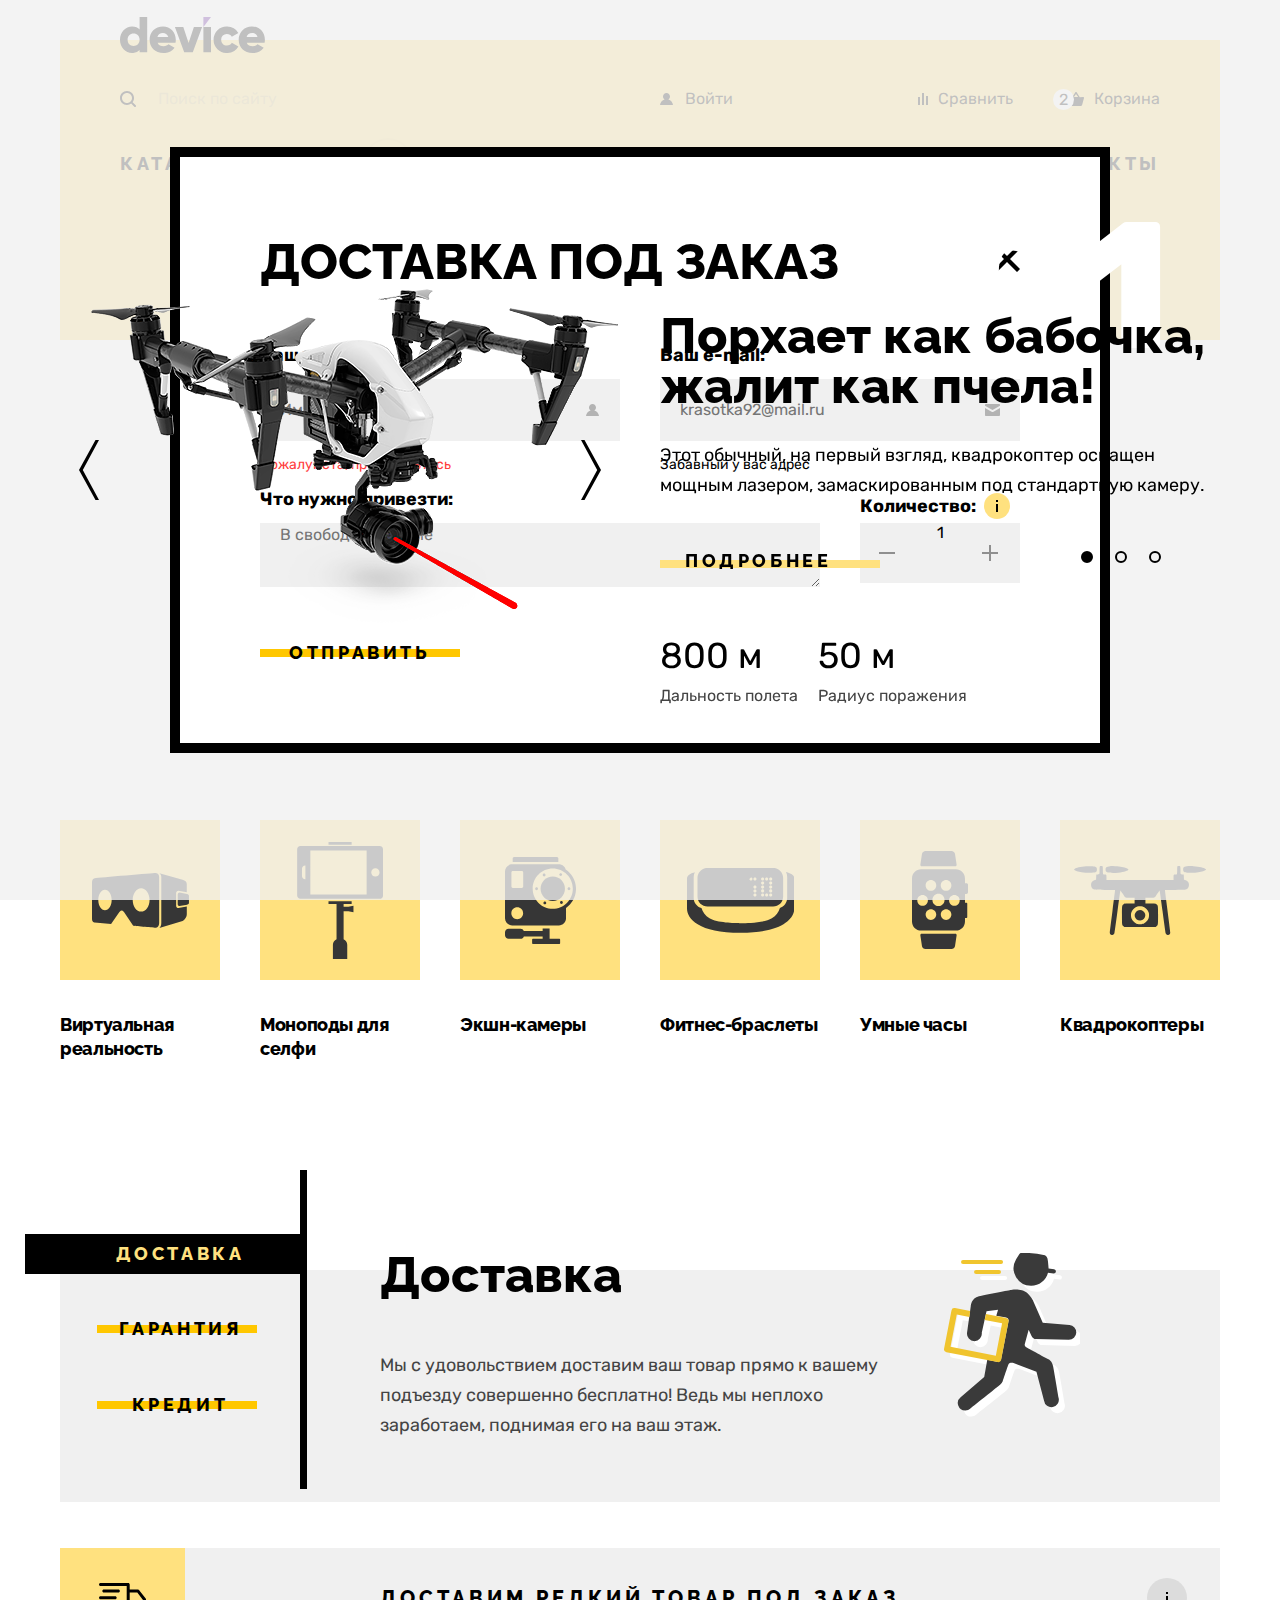
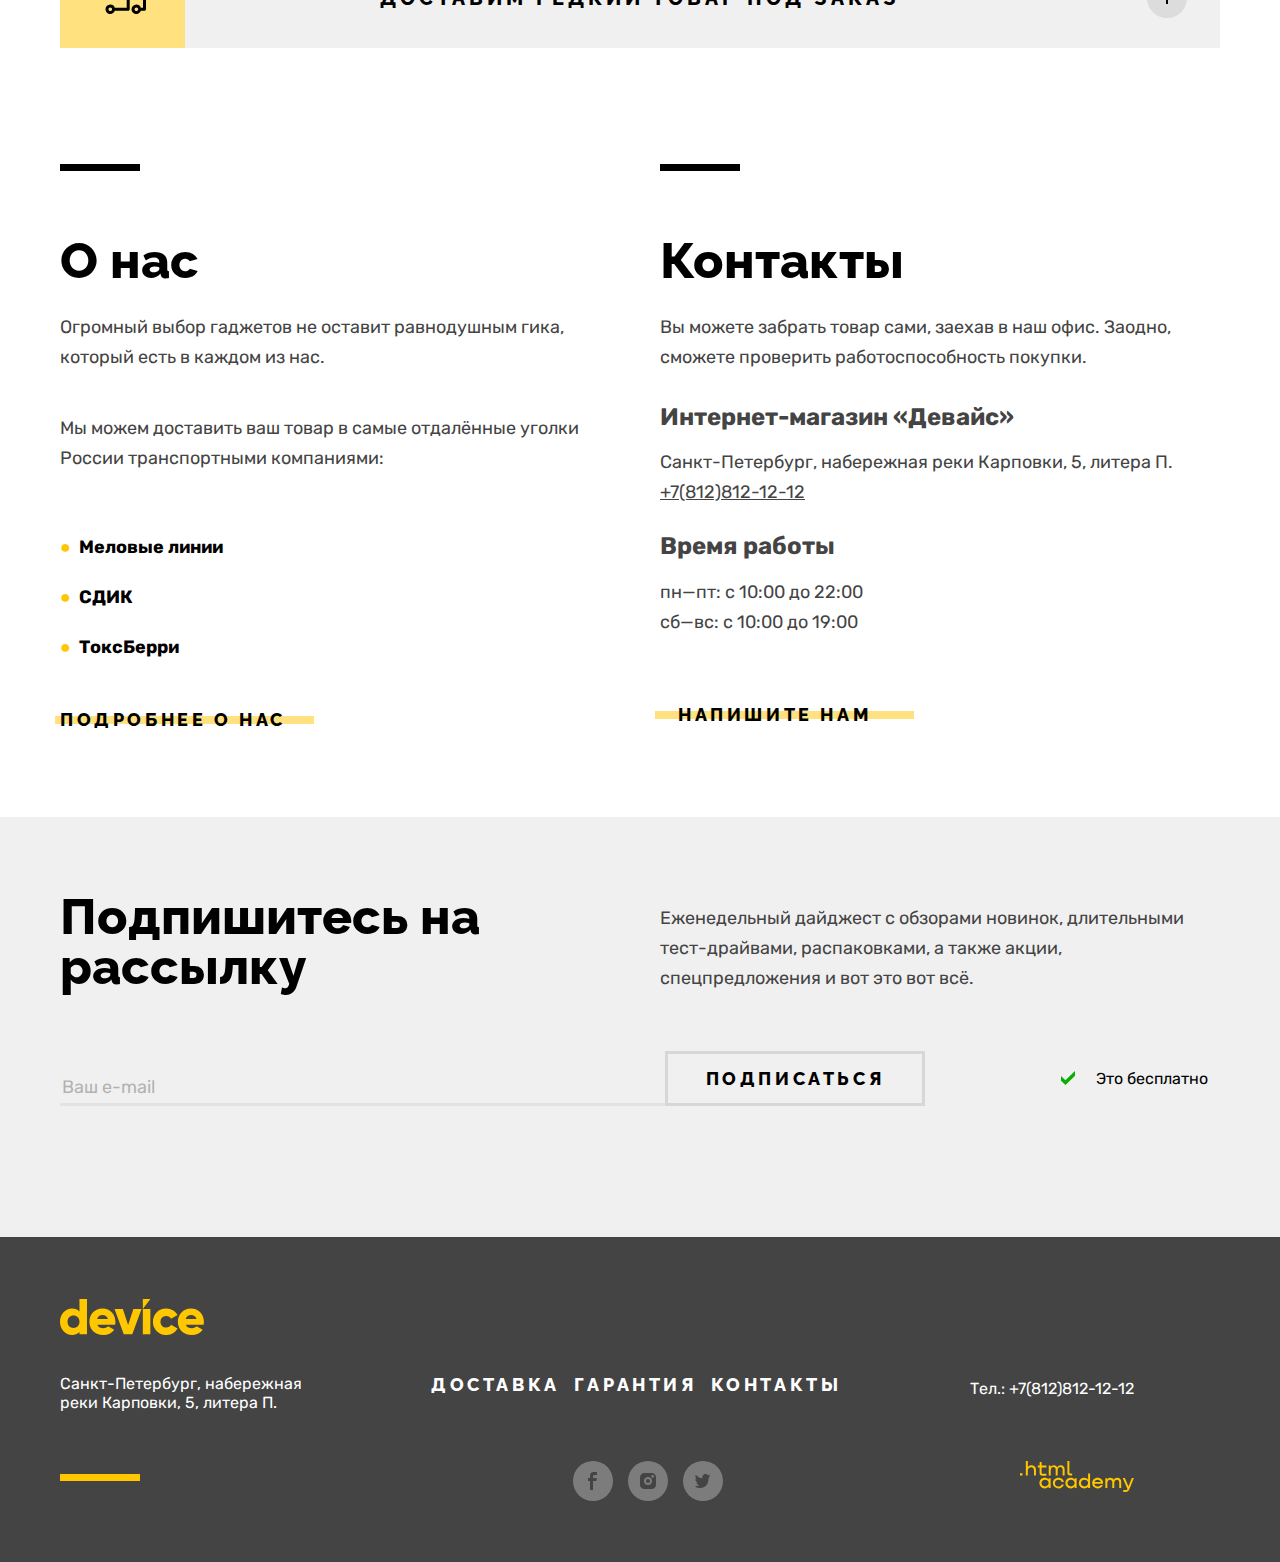
==== commit 5f0aa447: "Модальное окно" ====
--- a/index.html
+++ b/index.html
@@ -281,5 +281,54 @@
         <p class="htmlacademy-link"><a href="https://htmlacademy.ru/"><img class="htmlacademy-logo" src="img/vector/htmlacademy.svg" width="114,9" height="32,9" alt="Логотип html academy"></a></p>
       </div>
     </footer>
+    <div class="modal-container">
+      <div class="modal modal-auth">
+        <button class="modal-close-button">
+          <span class="visually-hidden">Закрыть</span>
+        </button>
+        <section class="modal-content">
+          <h2 class="modal-title">Доставка под заказ</h2>
+          <div class="modal-body">
+            <form class="auth-form" action="https://echo.htmlacademy.ru/" method="post">
+              <div class="form-container">
+                <div class="auth-form-neme">
+                  <label class="user-name-label" for="user-name">Ваше имя:</label>
+                  <input class="user-name-input" type="text" id="user-name" name="user-name" placeholder="Имя Фамилия">
+                  <p class="user-name-explanation">Пожалуйста, представьтесь</p>
+                </div>
+                <div class="auth-form-email">
+                  <label class="user-email-label" for="user-email">Ваш e-mail:</label>
+                  <input class="user-email-input" type="email" id="user-email" name="user-email" placeholder="krasotka92@mail.ru">
+                  <p class="user-email-explanation">Забавный у вас адрес</p>
+                </div>
+              </div>
+              <div class="message-quantity-container">
+                <div class="auth-message">
+                  <label class="user-message-label" for="user-message">Что нужно привезти:</label>
+                  <textarea class="user-message-textarea" id="user-message" name="user-message" placeholder="В свободной форме"></textarea>
+                </div>
+                <div class="quantity">
+                  <h2 class="quantity-title quantity-title-btn">Количество:</h2>
+                  <div class="popover-info">
+                    <p class="popover-info">Постараемся найти, сколько нужно. Привезём сколько получится по требованиям 
+                      к провозу багажа.</p>
+                  </div>
+                  <div class="quantity-button-container">
+                    <button class="quantity-button quantity-min" type="button">
+                        <span class="visually-hidden">Уменьшить количество</span>
+                    </button>
+                    <p class="quantity-number">1</p>
+                    <button class="quantity-button quantity-max" type="button">
+                        <span class="visually-hidden">Увеличить количество</span>
+                    </button>
+                  </div>
+                </div>
+              </div>
+            </form>
+          </div>
+          <button class="button-send" type="button">ОТПРАВИТЬ</button>
+          </div>
+        </section>
+      </div>
     </body>
 </html>
--- a/styles/styles.css
+++ b/styles/styles.css
@@ -1774,3 +1774,317 @@
   padding: 0;
   background-color: #1A1A1A;
 }
+.modal-container {
+  position: fixed;
+  top: 0;
+  left: 0;
+  display: flex;
+  width: 100%;
+  height: 100%;
+  background: rgba(240, 240, 240, 0.8);
+}
+.modal {
+  position: relative;
+  margin: auto;
+  padding: 80px;
+  background-color: #ffffff;
+  border: 10px solid #000;
+  width: 760px;
+}
+.modal-close-button {
+  position: absolute;
+  padding: 0;
+  top: 89px;
+  right: 80px;
+  width: 26px;
+  height: 26px;
+  background-color: #ffffff;
+  border: none;
+  background-image: url("data:image/svg+xml,%3Csvg width='26' height='26' viewBox='0 0 26 26' fill='none' xmlns='http://www.w3.org/2000/svg'%3E%3Cpath d='M26 3L23 0L13 10L3 0L0 3L10 13L0 23L3 26L13 16L23 26L26 23L16 13L26 3Z' fill='black'/%3E%3C/svg%3E%0A");
+  background-repeat: no-repeat;
+  background-position: center;
+  cursor: pointer;
+}
+.modal-close-button:hover {
+  opacity: 50%;
+}
+.modal-close-button:active {
+  opacity: 20%;
+}
+.modal-close-button:focus {
+  outline: 5px solid #AF4FFF;
+  outline-offset: 12px;
+  border-radius: 50%;
+}
+.modal-title {
+  margin: 0;
+  margin-bottom: 58px;
+  font-family: "raleway", sans-serif;
+  font-size: 50px;
+  line-height: 50px;
+  font-weight: 800;
+  color: #000;
+  text-transform: uppercase;  
+}
+.form-container {
+  display: flex;
+  justify-content: space-between;
+}
+.auth-form-neme {
+  display: flex;
+  flex-direction: column;
+  width: 360px;
+}
+.auth-form-email {
+  display: flex;
+  flex-direction: column;
+  width: 360px;
+}
+.user-name-label {
+  font-family: "rubik", sans-serif;
+  font-style: 700;
+  font-weight: bold;
+  font-size: 18px;
+  line-height: 20px;
+  color: #000;
+  min-height: 34px;
+}
+.user-name-input {
+  font-family: "rubik", sans-serif;
+  font-style: normal;
+  font-weight: normal;
+  font-size: 16px;
+  line-height: 20px;
+  background-color: #F0F0F0;
+  background-image: url("data:image/svg+xml,%3Csvg width='13' height='12' viewBox='0 0 13 12' fill='none' xmlns='http://www.w3.org/2000/svg'%3E%3Cpath d='M0 12H13C12.8 9.4 10.9 7.2 8.3 6.5C9.3 5.9 10 4.8 10 3.5C10 1.6 8.4 0 6.5 0C4.6 0 3 1.6 3 3.5C3 4.8 3.7 5.9 4.7 6.5C2.1 7.2 0.2 9.4 0 12Z' fill='%23B3B3B3'/%3E%3C/svg%3E ");
+  background-repeat: no-repeat;
+  background-position-x: 326px;
+  background-position-y: center;
+  border: none;
+  padding-left: 20px;
+  min-height: 60px;
+}
+.user-name-explanation {
+  font-family: "rubik", sans-serif;
+  font-style: normal;
+  font-weight: normal;
+  font-size: 14px;
+  line-height: 20px;
+  color: #ff3d3d;
+}
+.user-email-label {
+  font-family: "rubik", sans-serif;
+  font-style: normal;
+  font-weight: bold;
+  font-size: 18px;
+  line-height: 20px;
+  min-height: 34px;
+}
+.user-email-input {
+  font-family: "rubik", sans-serif;
+  font-style: normal;
+  font-weight: normal;
+  font-size: 16px;
+  line-height: 20px;
+  background-color: #F0F0F0;
+  background-image: url("data:image/svg+xml,%3Csvg width='15' height='12' viewBox='0 0 15 12' fill='none' xmlns='http://www.w3.org/2000/svg'%3E%3Cpath d='M7.6 8C7.2 8 7 7.9 6.6 7.7L0 4V11C0 11.6 0.4 12 0.9 12H14.1C14.7 12 15 11.6 15 11V4L8.5 7.7C8.1 7.9 7.9 8 7.6 8ZM14.1 0H0.9C0.4 0 0 0.5 0 1V1.8L7.5 6L15 1.8V1C15 0.5 14.6 0 14.1 0Z' fill='%23B3B3B3'/%3E%3C/svg%3E%0A");
+  background-repeat: no-repeat;
+  background-position-x: 325px;
+  background-position-y: center;
+  border: none;
+  min-height: 60px;
+  padding-left: 20px;
+}
+.user-email-input:focus {
+  outline: 5px solid #AF4FFF;
+}
+.user-email-input:active {
+  outline: 3px solid #000;
+  background-color: #ffffff;
+}
+.user-email-input:invalid {
+  outline: 3px solid #FF3D3D;
+  background-color: #ffffff;
+}
+.user-email-explanation {
+  font-family: "rubik", sans-serif;
+  font-style: normal;
+  font-weight: normal;
+  font-size: 14px;
+  line-height: 20px;
+  color: #000;
+}
+.message-quantity-container {
+  display: flex;
+  margin-bottom: 54px;
+}
+.auth-message {
+  display: flex;
+  flex-direction: column;
+  width: 560px;
+  margin-right: 40px;
+}
+.quantity {
+  display: flex;
+  flex-direction: column;
+  width: 160px;
+  height: 60px;
+}
+.user-message-label {
+  font-family: "rubik", sans-serif;
+  font-style: normal;
+  font-weight: bold;
+  font-size: 18px;
+  line-height: 20px;
+  min-height: 34px;
+}
+.user-message-textarea {
+  font-family: "rubik", sans-serif;
+  font-style: normal;
+  font-weight: normal;
+  font-size: 16px;
+  line-height: 20px;
+  background-color: #F0F0F0;
+  border: none;  
+  min-height: 60px;
+  padding-left: 20px;
+}
+.quantity-title {
+  font-family: "rubik", sans-serif;
+  font-style: normal;
+  font-weight: bold;
+  font-size: 18px;
+  line-height: 20px;
+  margin: 0;
+  min-height: 34px;
+}
+.quantity-title-btn {
+  display: flex;
+  align-items: center;
+  position: relative;
+}
+
+.quantity-title-btn::before {
+  content: "";
+  width: 26px;
+  height: 26px;
+  border-radius: 50%;
+  background-color: #FFE17F;
+  background-image: url("data:image/svg+xml,%3Csvg width='2' height='12' viewBox='0 0 2 12' fill='none' xmlns='http://www.w3.org/2000/svg'%3E%3Cpath d='M2 0H0V2H2V0Z' fill='black'/%3E%3Cpath d='M2 4H0V12H2V4Z' fill='black'/%3E%3C/svg%3E%0A");
+  background-repeat: no-repeat;
+  background-position: center;
+  position: absolute;
+  left: 112px;
+  margin-left: 12px;
+  display: block;
+}
+.quantity-button-container {
+  display: flex;
+  justify-content: center;
+  align-items: center;
+  background-color: #F0F0F0;
+  position: relative;
+}
+.quantity-button-container:focus {
+  outline: 5px solid #AF4FFF;
+}
+.quantity-button-container:active {
+  outline: 3px solid #000;
+  background-color: #ffffff;
+}
+.quantity-button-container:invalid {
+  outline: 3px solid #FF3D3D;
+  background-color: #ffffff;
+}
+.quantity-number {
+  
+  width: 60px;
+  height: 60px;
+  margin: 0;
+  padding: 0;
+  text-align: center;
+}
+.quantity-min {
+  position: absolute;
+  top: 29px;
+  left: 19px;
+  padding: 0;
+  width: 16px;
+  height: 2px;
+  background-color: #F0F0F0;
+  border: none;
+  background-image: url("data:image/svg+xml,%3Csvg width='16' height='2' viewBox='0 0 16 2' fill='none' xmlns='http://www.w3.org/2000/svg'%3E%3Cpath d='M16 0H0V2H16V0Z' fill='black'/%3E%3C/svg%3E ");
+  background-repeat: no-repeat;
+  background-position: center;
+  cursor: pointer;
+  opacity: 40%;
+}
+.quantity-max {
+  position: absolute;
+  top: 22px;
+  right: 22px;
+  padding: 0;
+  width: 16px;
+  height: 16px;
+  background-color: #F0F0F0;
+  border: none;
+  background-image: url("data:image/svg+xml,%3Csvg width='16' height='16' viewBox='0 0 16 16' fill='none' xmlns='http://www.w3.org/2000/svg'%3E%3Cpath d='M16 7H9V0H7V7H0V9H7V16H9V9H16V7Z' fill='black'/%3E%3C/svg%3E%0A");
+  background-repeat: no-repeat;
+  background-position: center;
+  cursor: pointer;
+  opacity: 40%;
+}
+.quantity-min:hover, .quantity-max:hover{
+  opacity: 100%;
+}
+.quantity-min:focus, .quantity-max:focus {
+  outline: 2px solid #AF4FFF;
+  outline-offset: 8px;
+  border-radius: 50%;
+  width: 16px;
+  height: 16px;
+}
+.quantity-min:active, .quantity-max:active {
+  opacity: 15%;
+}
+.button-send {
+  font-family: "raleway", sans-serif;
+  font-style: normal;
+  font-weight: 800;
+  font-size: 18px;
+  line-height: 21px;
+  text-align: center;
+  letter-spacing: 0.2em;
+  text-transform: uppercase;
+  width: 200px;
+  height: 20px;
+  position: relative;
+  border: none;
+  background-color: transparent;
+  z-index: 1;
+  cursor: pointer;
+}
+.button-send::before {
+  content: "";
+  width: 200px;
+  height: 8px;
+  background-color: #FFC700;
+  position: absolute;
+  z-index: -1;
+  top: 8px;
+  left: 0;
+}
+.popover-info {
+  position: absolute;
+  top: 300px;
+  right: 0;
+  box-sizing: border-box;
+  width: 200px;
+  font-family: "rubik", sans-serif;
+  color: #ffffff;
+  background-color: #000;
+  height: 160px;
+  box-shadow: 0 10px 0 rgba(0, 0, 0, 0.1);
+  z-index: 1;
+  display: none;
+ }
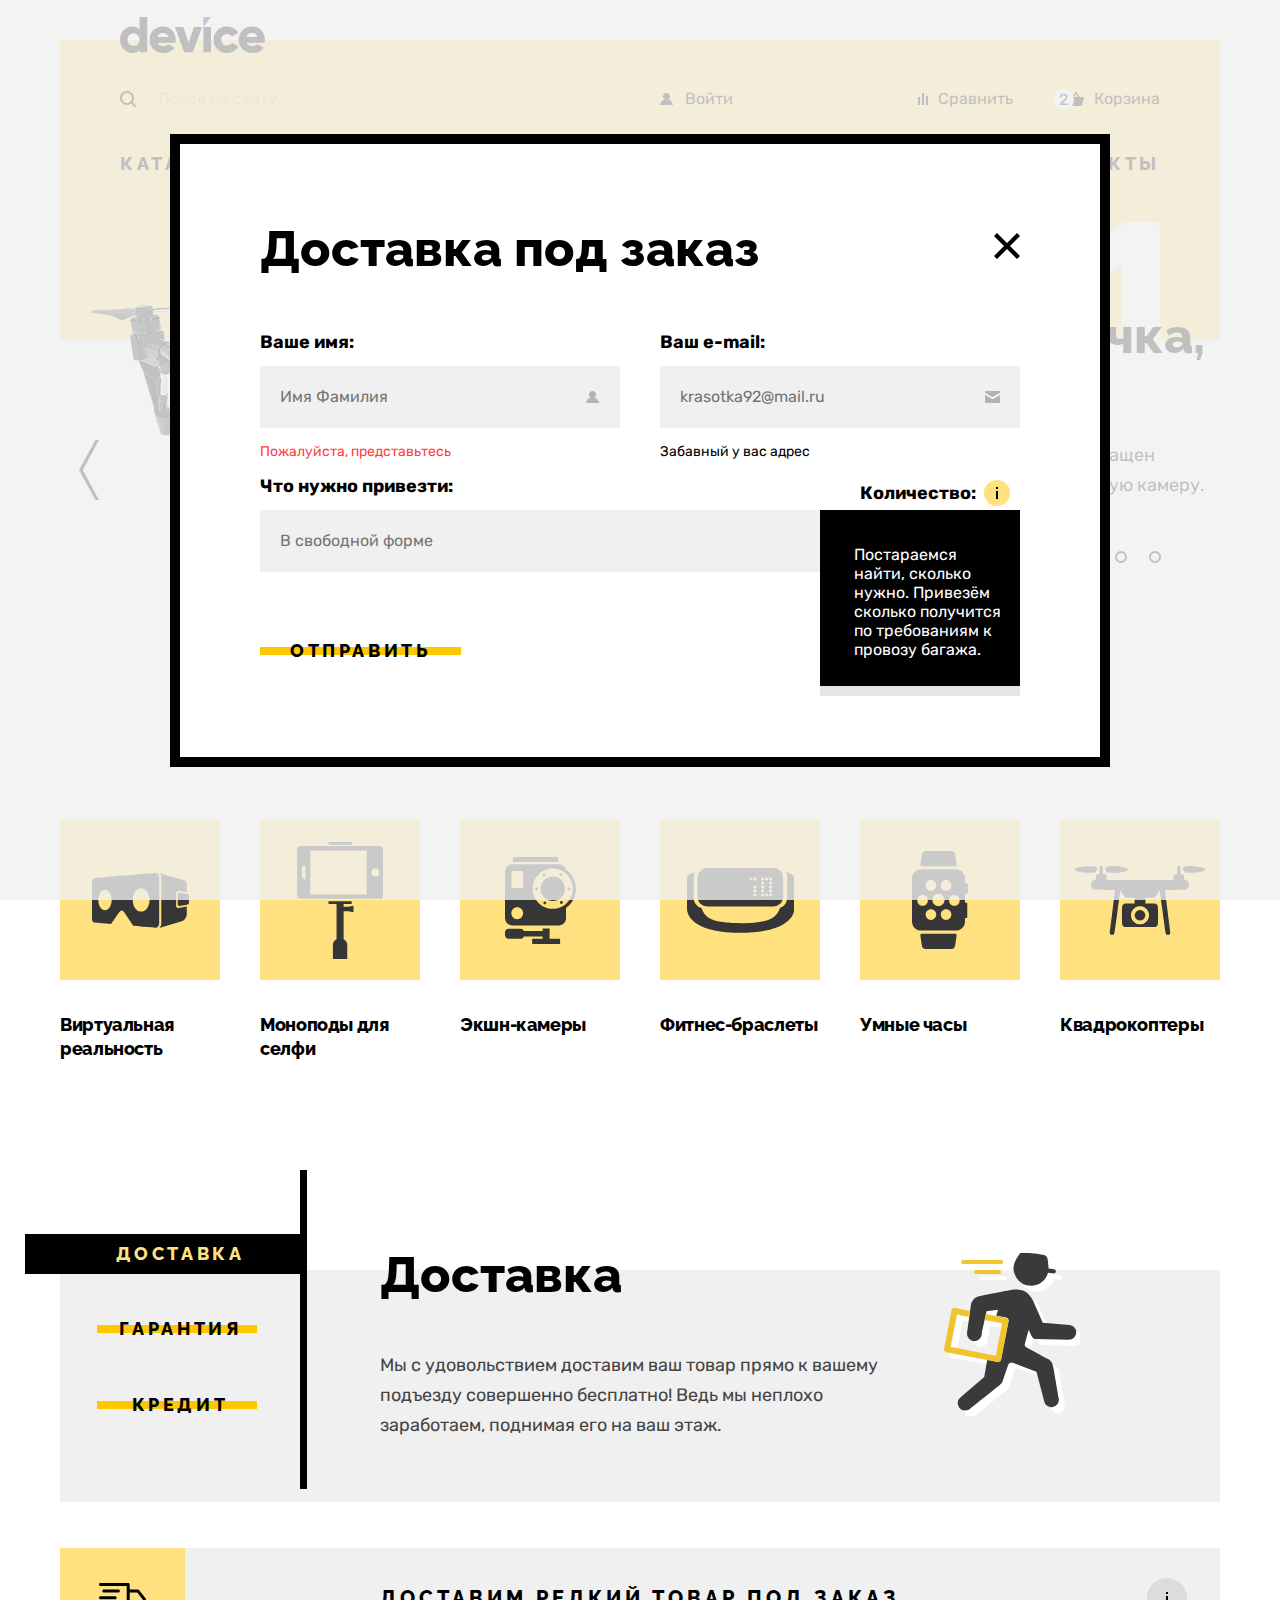
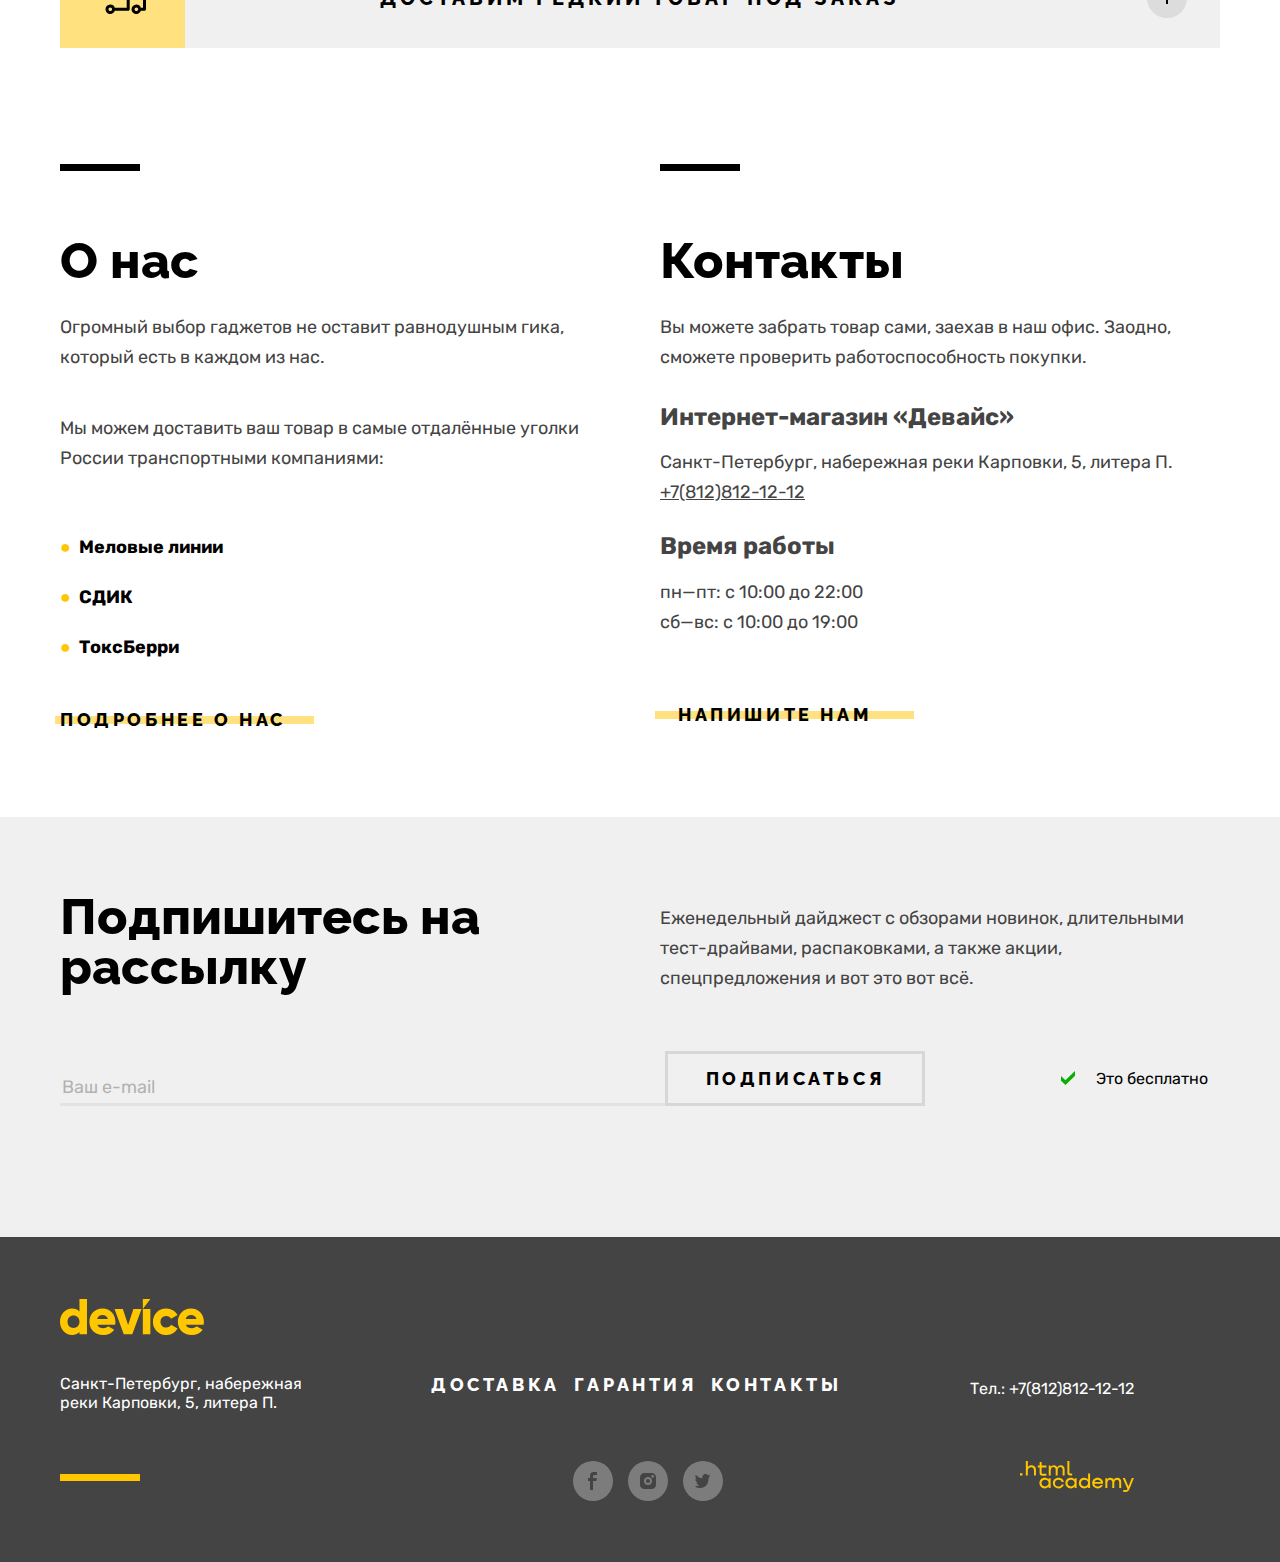
==== commit 00e9bb9b: "Ошибки исправил" ====
--- a/index.html
+++ b/index.html
@@ -305,22 +305,22 @@
               <div class="message-quantity-container">
                 <div class="auth-message">
                   <label class="user-message-label" for="user-message">Что нужно привезти:</label>
-                  <textarea class="user-message-textarea" id="user-message" name="user-message" placeholder="В свободной форме"></textarea>
+                  <input class="user-message-input" id="user-message" name="user-message" placeholder="В свободной форме"></input>
                 </div>
                 <div class="quantity">
-                  <h2 class="quantity-title quantity-title-btn">Количество:</h2>
-                  <div class="popover-info">
-                    <p class="popover-info">Постараемся найти, сколько нужно. Привезём сколько получится по требованиям 
-                      к провозу багажа.</p>
-                  </div>
+                  <label class="quantity-title quantity-title-btn" for="quantity">Количество:</label>
                   <div class="quantity-button-container">
                     <button class="quantity-button quantity-min" type="button">
                         <span class="visually-hidden">Уменьшить количество</span>
                     </button>
-                    <p class="quantity-number">1</p>
+                    <input class="quantity-number" id="quantity-number" name="quantity-number" placeholder="1"></input>
                     <button class="quantity-button quantity-max" type="button">
                         <span class="visually-hidden">Увеличить количество</span>
                     </button>
+                    <div class="popover-info">
+                      <p class="popover-info popover-info-btn">Постараемся найти, сколько нужно. Привезём сколько получится по требованиям 
+                        к провозу багажа.</p>
+                    </div>
                   </div>
                 </div>
               </div>
--- a/styles/styles.css
+++ b/styles/styles.css
@@ -167,7 +167,7 @@
   align-items: center;
 }
 
-.login-btn:before {
+.login-btn::before {
   content: "";
   width: 13px;
   height: 12px;
@@ -1782,6 +1782,7 @@
   width: 100%;
   height: 100%;
   background: rgba(240, 240, 240, 0.8);
+  z-index: 5;
 }
 .modal {
   position: relative;
@@ -1823,8 +1824,7 @@
   font-size: 50px;
   line-height: 50px;
   font-weight: 800;
-  color: #000;
-  text-transform: uppercase;  
+  color: #000;  
 }
 .form-container {
   display: flex;
@@ -1864,6 +1864,17 @@
   padding-left: 20px;
   min-height: 60px;
 }
+.user-name-input:focus {
+  outline: 5px solid #AF4FFF;
+}
+.user-name-input:active {
+  outline: 3px solid #000;
+  background-color: #ffffff;
+}
+.user-name-input:not(:placeholder-visible) {
+  outline: 3px solid #FF3D3D;
+  background-color: #ffffff;
+}
 .user-name-explanation {
   font-family: "rubik", sans-serif;
   font-style: normal;
@@ -1902,7 +1913,7 @@
   outline: 3px solid #000;
   background-color: #ffffff;
 }
-.user-email-input:invalid {
+.user-email-input:not(:placeholder-visible) {
   outline: 3px solid #FF3D3D;
   background-color: #ffffff;
 }
@@ -1938,7 +1949,7 @@
   line-height: 20px;
   min-height: 34px;
 }
-.user-message-textarea {
+.user-message-input {
   font-family: "rubik", sans-serif;
   font-style: normal;
   font-weight: normal;
@@ -1958,6 +1969,9 @@
   margin: 0;
   min-height: 34px;
 }
+.quantity-title:hover.popover-info {
+
+}
 .quantity-title-btn {
   display: flex;
   align-items: center;
@@ -1985,20 +1999,21 @@
   background-color: #F0F0F0;
   position: relative;
 }
-.quantity-button-container:focus {
+.quantity-number:focus {
   outline: 5px solid #AF4FFF;
 }
-.quantity-button-container:active {
+.quantity-number:active {
   outline: 3px solid #000;
   background-color: #ffffff;
 }
-.quantity-button-container:invalid {
+.quantity-number:invalid {
   outline: 3px solid #FF3D3D;
   background-color: #ffffff;
 }
 .quantity-number {
-  
-  width: 60px;
+  background-color: #F0F0F0;
+  border: none;
+  width: 160px;
   height: 60px;
   margin: 0;
   padding: 0;
@@ -2006,11 +2021,11 @@
 }
 .quantity-min {
   position: absolute;
-  top: 29px;
+  top: 22px;
   left: 19px;
   padding: 0;
   width: 16px;
-  height: 2px;
+  height: 16px;
   background-color: #F0F0F0;
   border: none;
   background-image: url("data:image/svg+xml,%3Csvg width='16' height='2' viewBox='0 0 16 2' fill='none' xmlns='http://www.w3.org/2000/svg'%3E%3Cpath d='M16 0H0V2H16V0Z' fill='black'/%3E%3C/svg%3E ");
@@ -2056,27 +2071,37 @@
   text-align: center;
   letter-spacing: 0.2em;
   text-transform: uppercase;
-  width: 200px;
-  height: 20px;
   position: relative;
   border: none;
   background-color: transparent;
   z-index: 1;
   cursor: pointer;
+  display: inline-flex;
+  padding: 14px 30px 16px;
 }
 .button-send::before {
   content: "";
-  width: 200px;
+  width: 100%;
   height: 8px;
   background-color: #FFC700;
   position: absolute;
   z-index: -1;
-  top: 8px;
+  top: 21px;
   left: 0;
 }
+.button-send:hover {
+  background-color: #FFC700;
+}
+.button-send:focus::before {
+  background-color: #AF4FFF;
+}
+.button-send:active {
+  background-color: #FFC700;
+  opacity: 70%;
+}
 .popover-info {
   position: absolute;
-  top: 300px;
+  top: 0;
   right: 0;
   box-sizing: border-box;
   width: 200px;
@@ -2086,5 +2111,20 @@
   height: 160px;
   box-shadow: 0 10px 0 rgba(0, 0, 0, 0.1);
   z-index: 1;
-  display: none;
+  padding: 19px 17px 0 19px;
+  display: ;
  }
+.popover-info-btn {
+  display: flex;
+  align-items: flex-start;
+}
+.popover-info-btn::before {
+  content: "";
+  width: 14px;
+  height: 6px;
+  background-image: url("data:image/svg+xml,%3Csvg width='14' height='6' viewBox='0 0 14 6' fill='none' xmlns='http://www.w3.org/2000/svg'%3E%3Cpath d='M14 6H0L7 0L14 6Z' fill='black'/%3E%3C/svg%3E%0A");
+  background-repeat: no-repeat;
+  background-position: center;
+  margin-right: 12px;
+  display: block;
+}
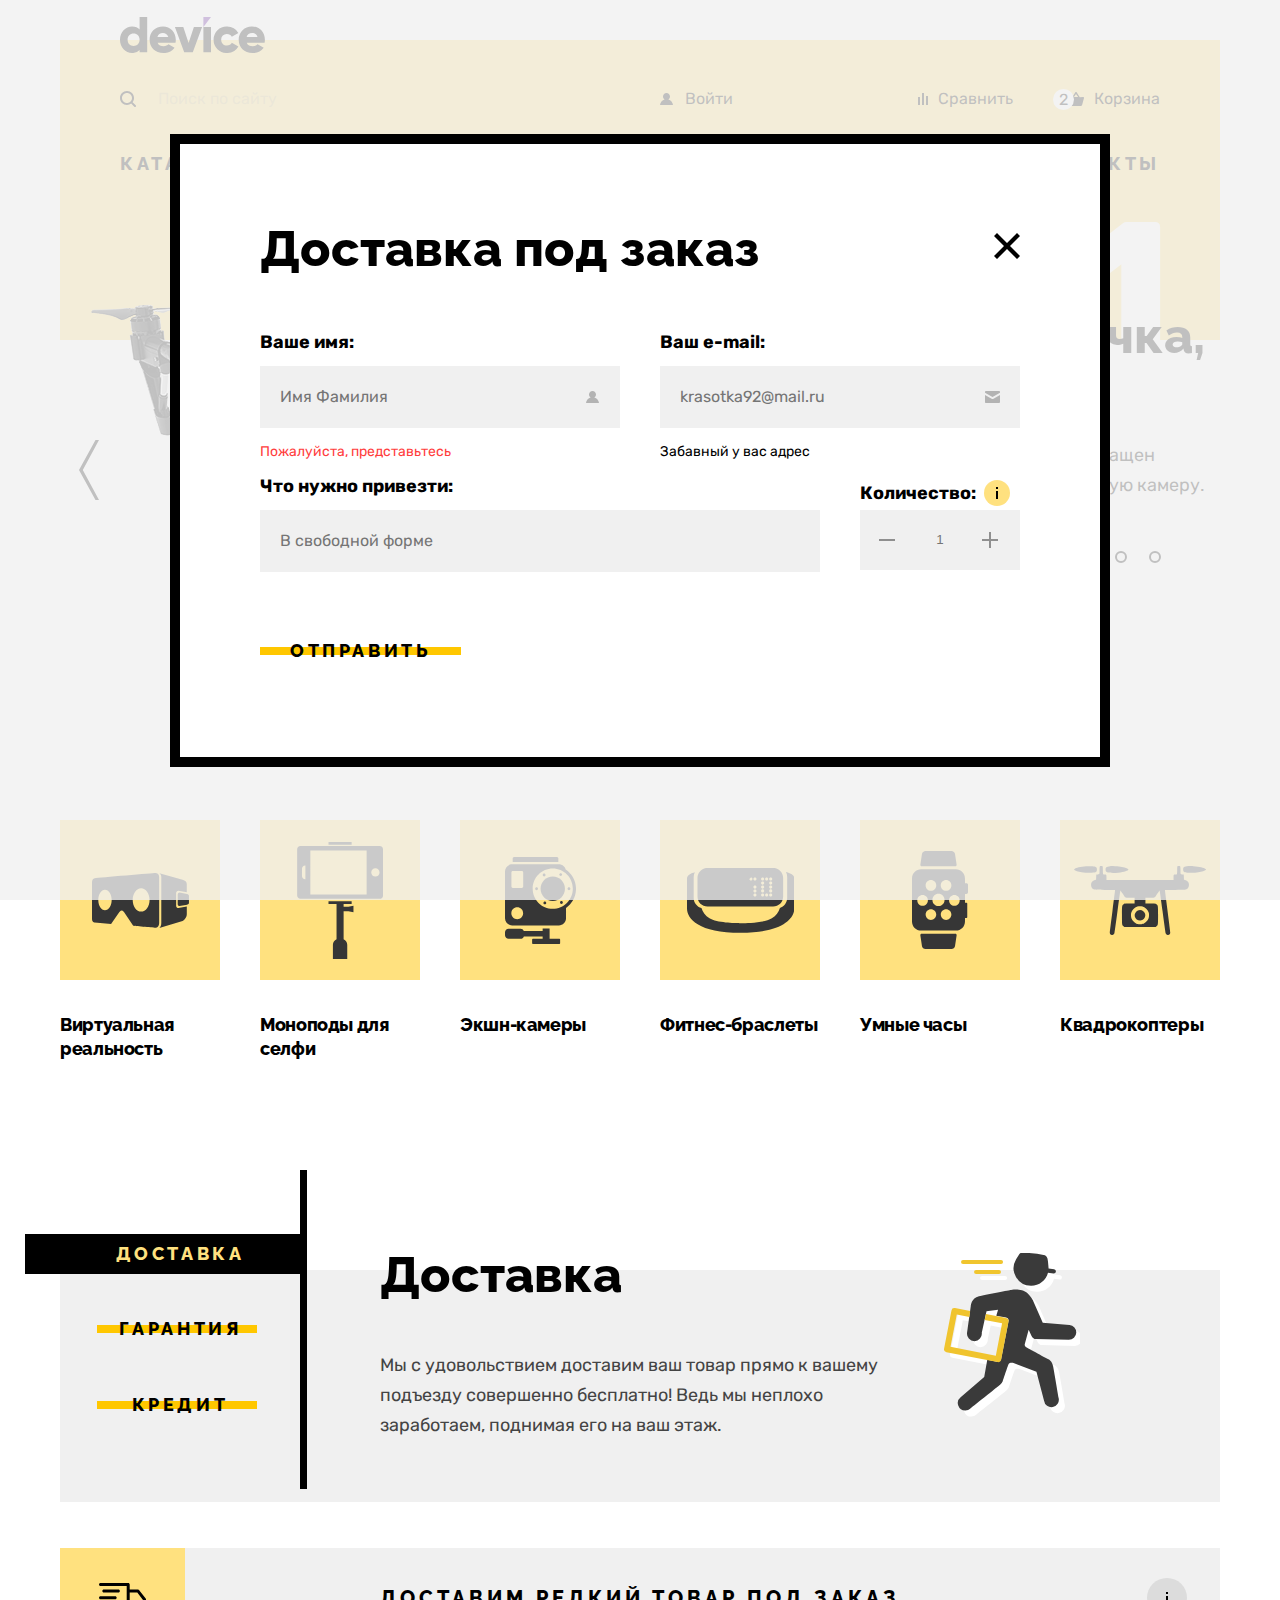
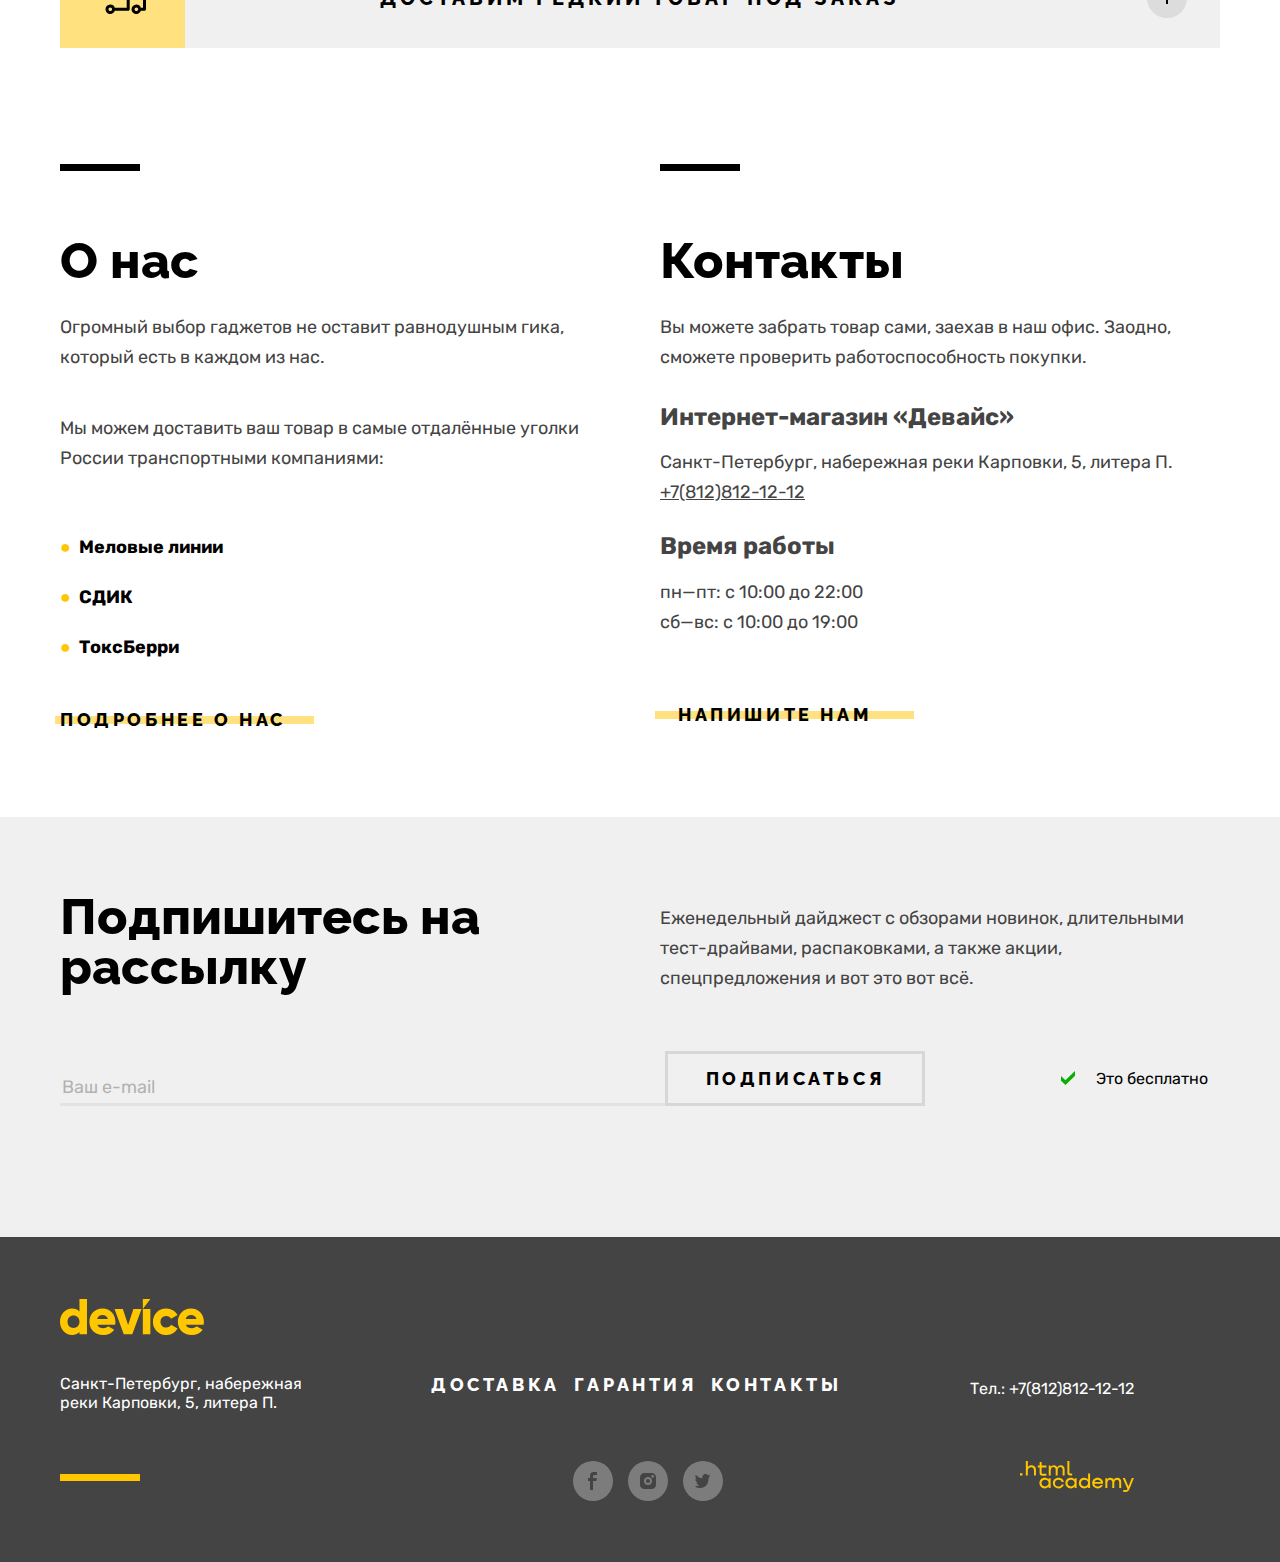
==== commit bf2ad1b6: "поповер" ====
--- a/index.html
+++ b/index.html
@@ -309,6 +309,10 @@
                 </div>
                 <div class="quantity">
                   <label class="quantity-title quantity-title-btn" for="quantity">Количество:</label>
+                  <div class="popover-info">
+                    <p class="popover-info popover-info-btn">Постараемся найти, сколько нужно. Привезём сколько получится по требованиям 
+                      к провозу багажа.</p>
+                  </div>
                   <div class="quantity-button-container">
                     <button class="quantity-button quantity-min" type="button">
                         <span class="visually-hidden">Уменьшить количество</span>
@@ -317,10 +321,6 @@
                     <button class="quantity-button quantity-max" type="button">
                         <span class="visually-hidden">Увеличить количество</span>
                     </button>
-                    <div class="popover-info">
-                      <p class="popover-info popover-info-btn">Постараемся найти, сколько нужно. Привезём сколько получится по требованиям 
-                        к провозу багажа.</p>
-                    </div>
                   </div>
                 </div>
               </div>
--- a/styles/styles.css
+++ b/styles/styles.css
@@ -1960,6 +1960,17 @@
   min-height: 60px;
   padding-left: 20px;
 }
+.user-message-input:focus {
+  outline: 5px solid #AF4FFF;
+}
+.user-message-input:active {
+  outline: 3px solid #000;
+  background-color: #ffffff;
+}
+.user-message-input:not(:placeholder-visible) {
+  outline: 3px solid #FF3D3D;
+  background-color: #ffffff;
+}
 .quantity-title {
   font-family: "rubik", sans-serif;
   font-style: normal;
@@ -1968,9 +1979,10 @@
   line-height: 20px;
   margin: 0;
   min-height: 34px;
-}
-.quantity-title:hover.popover-info {
-
+  position: relative;
+}
+.quantity-title:hover .popover-info {
+  display: block;
 }
 .quantity-title-btn {
   display: flex;
@@ -2092,7 +2104,7 @@
 .button-send:hover {
   background-color: #FFC700;
 }
-.button-send:focus::before {
+.button-send:focus-visible::before {
   background-color: #AF4FFF;
 }
 .button-send:active {
@@ -2112,7 +2124,7 @@
   box-shadow: 0 10px 0 rgba(0, 0, 0, 0.1);
   z-index: 1;
   padding: 19px 17px 0 19px;
-  display: ;
+  display: none;
  }
 .popover-info-btn {
   display: flex;
@@ -2120,6 +2132,9 @@
 }
 .popover-info-btn::before {
   content: "";
+  position: absolute;
+  top: -27px;
+  right: 4px;
   width: 14px;
   height: 6px;
   background-image: url("data:image/svg+xml,%3Csvg width='14' height='6' viewBox='0 0 14 6' fill='none' xmlns='http://www.w3.org/2000/svg'%3E%3Cpath d='M14 6H0L7 0L14 6Z' fill='black'/%3E%3C/svg%3E%0A");
